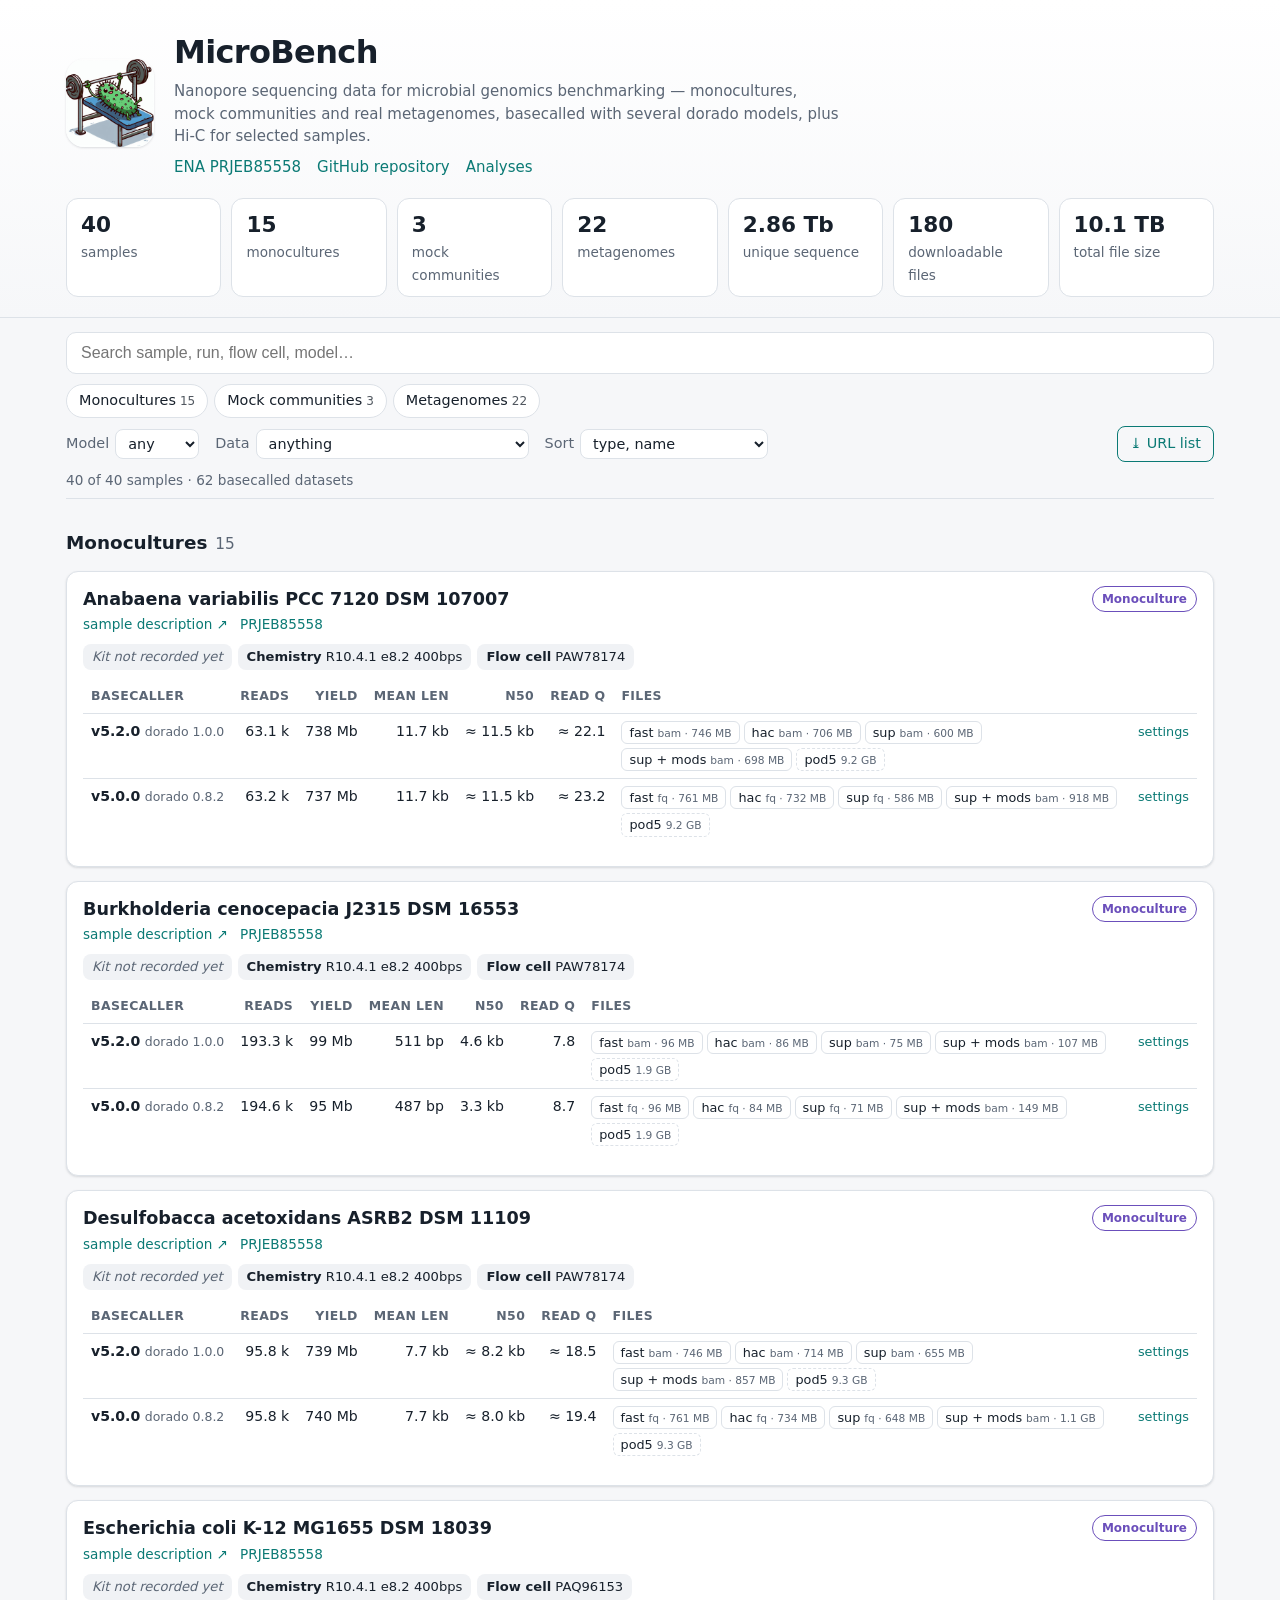
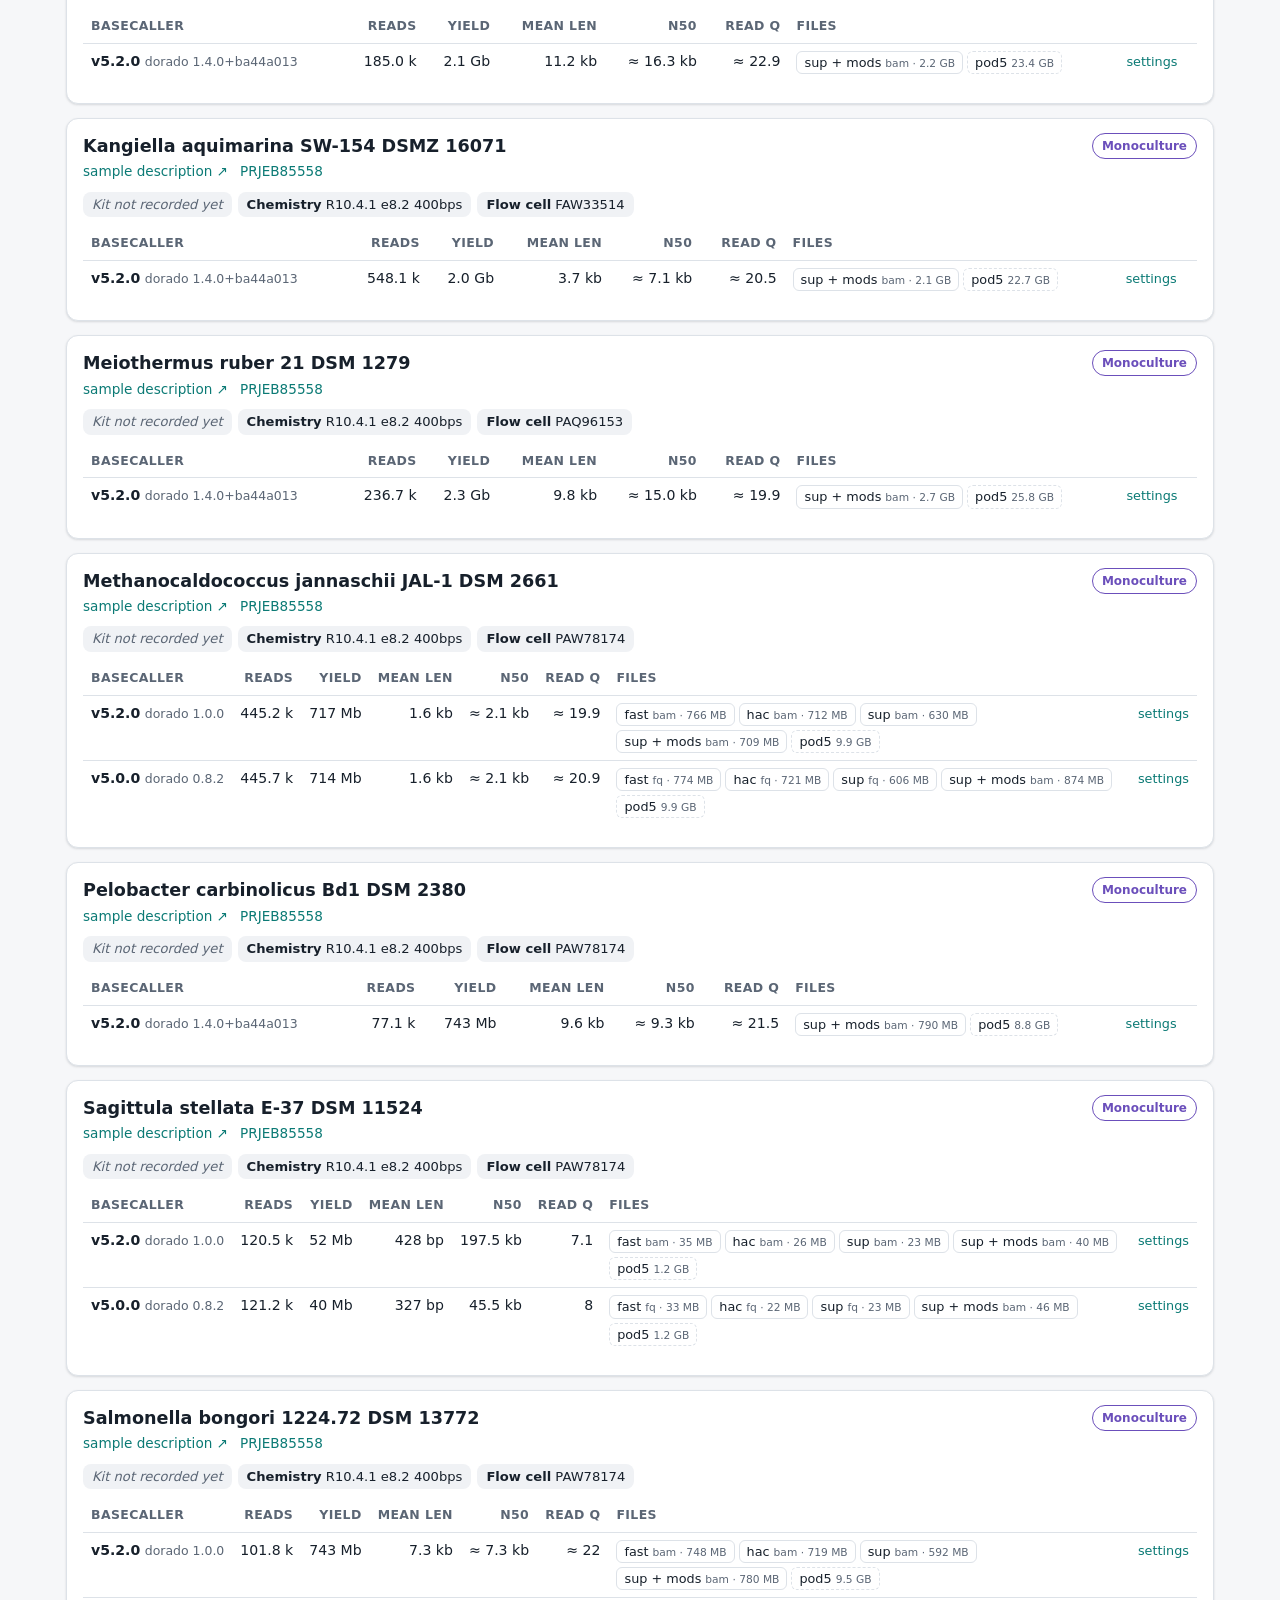
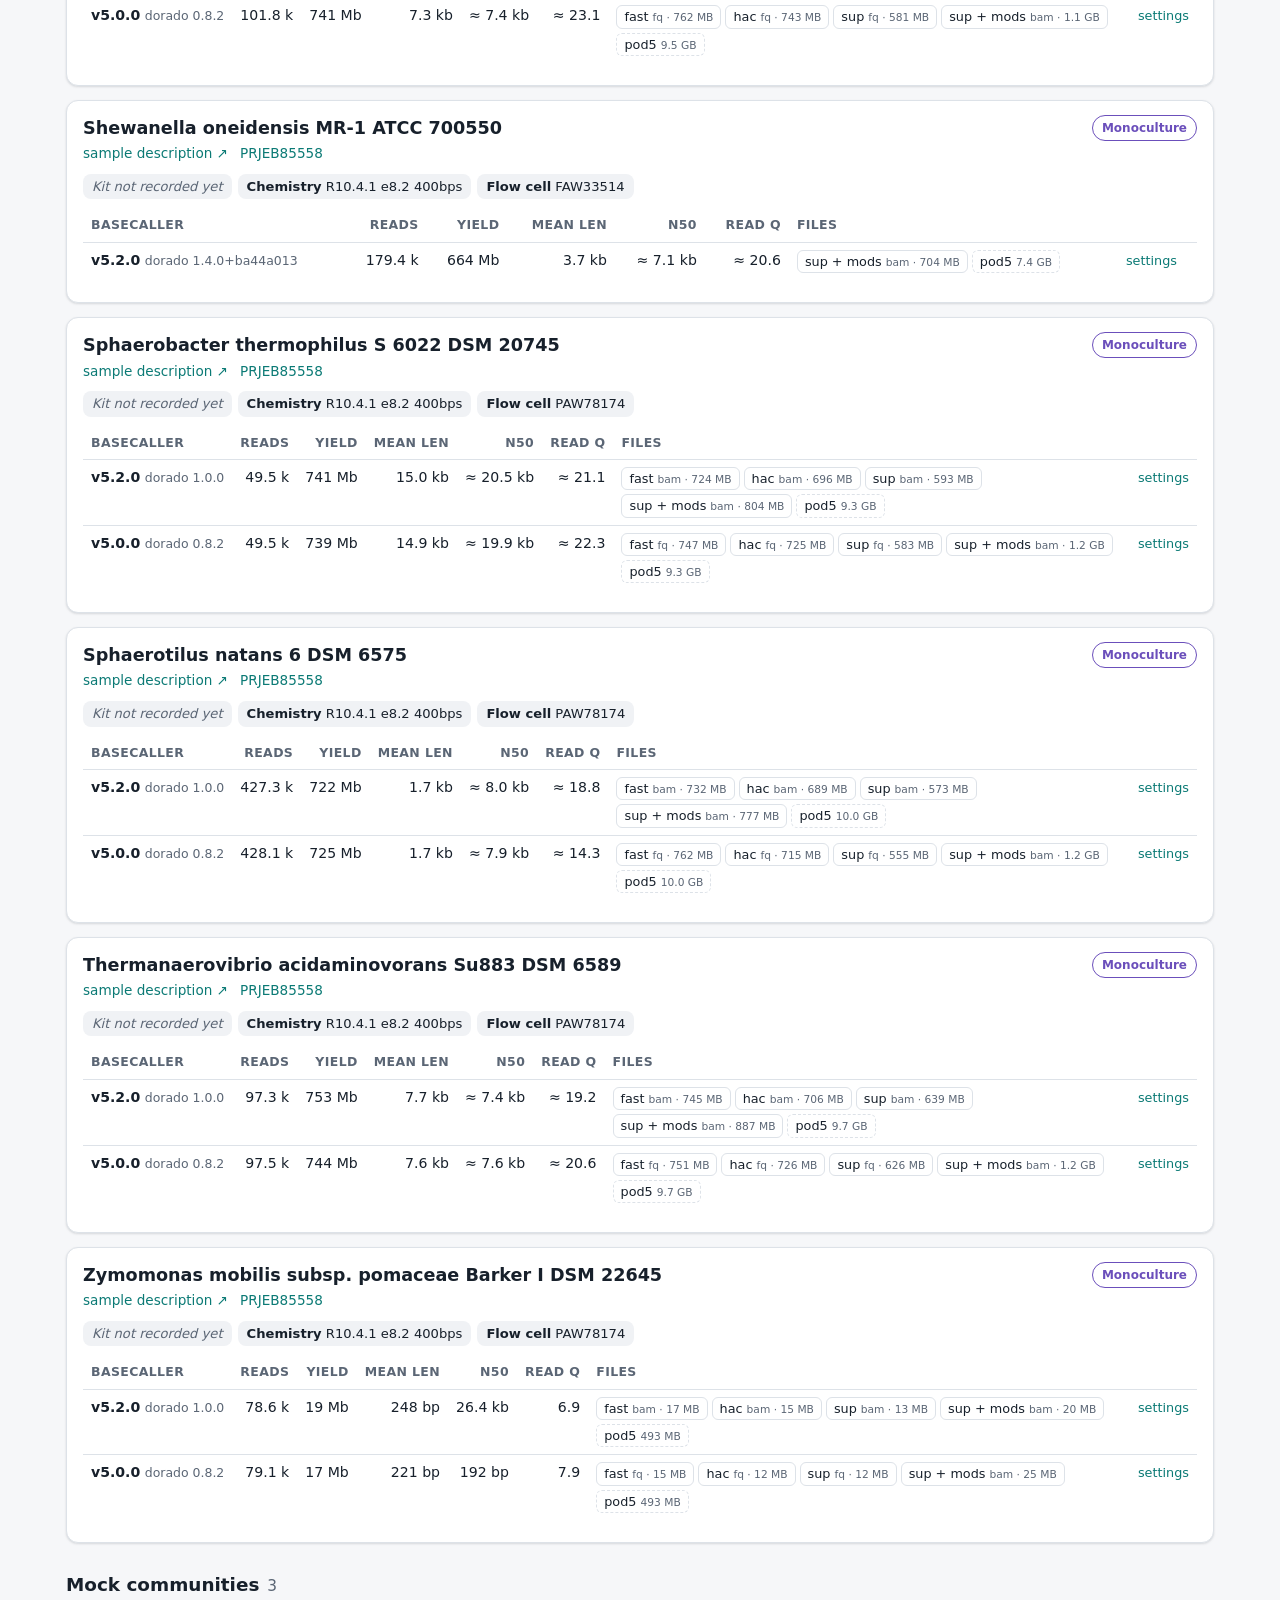
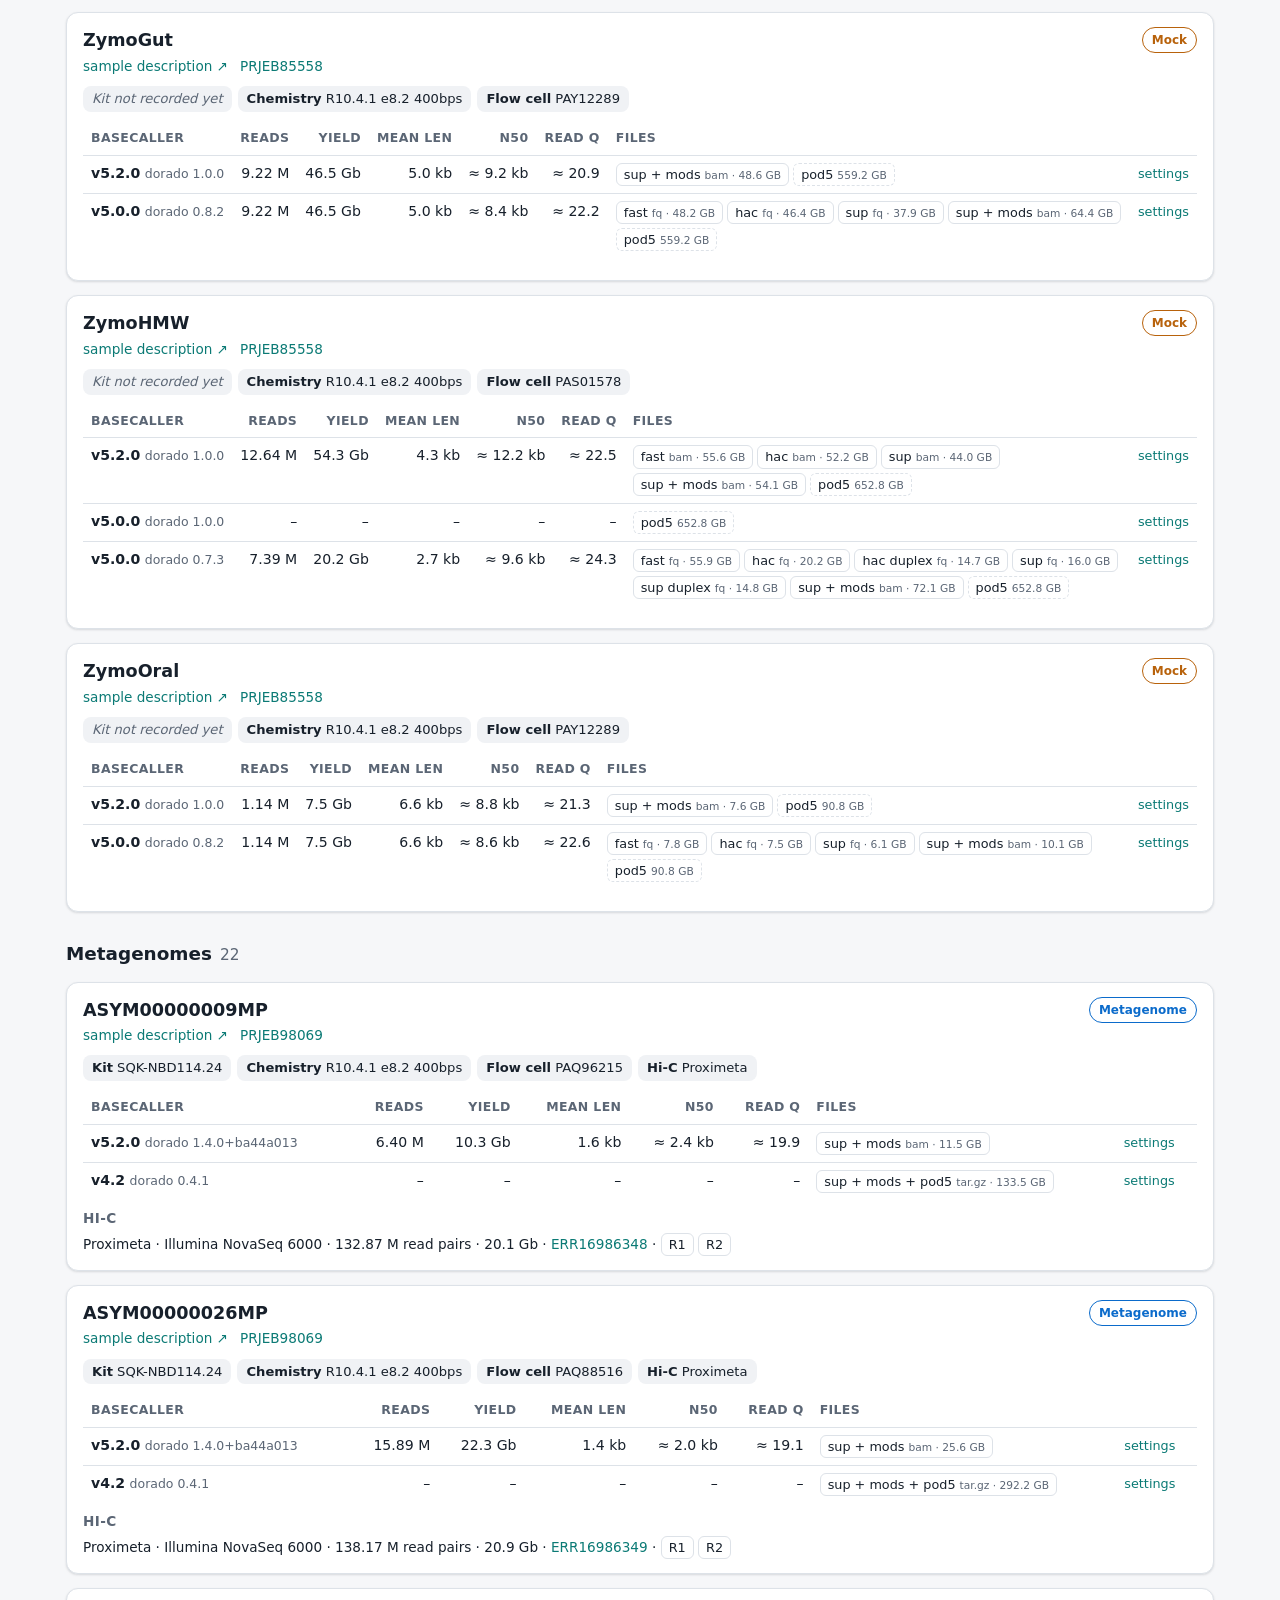
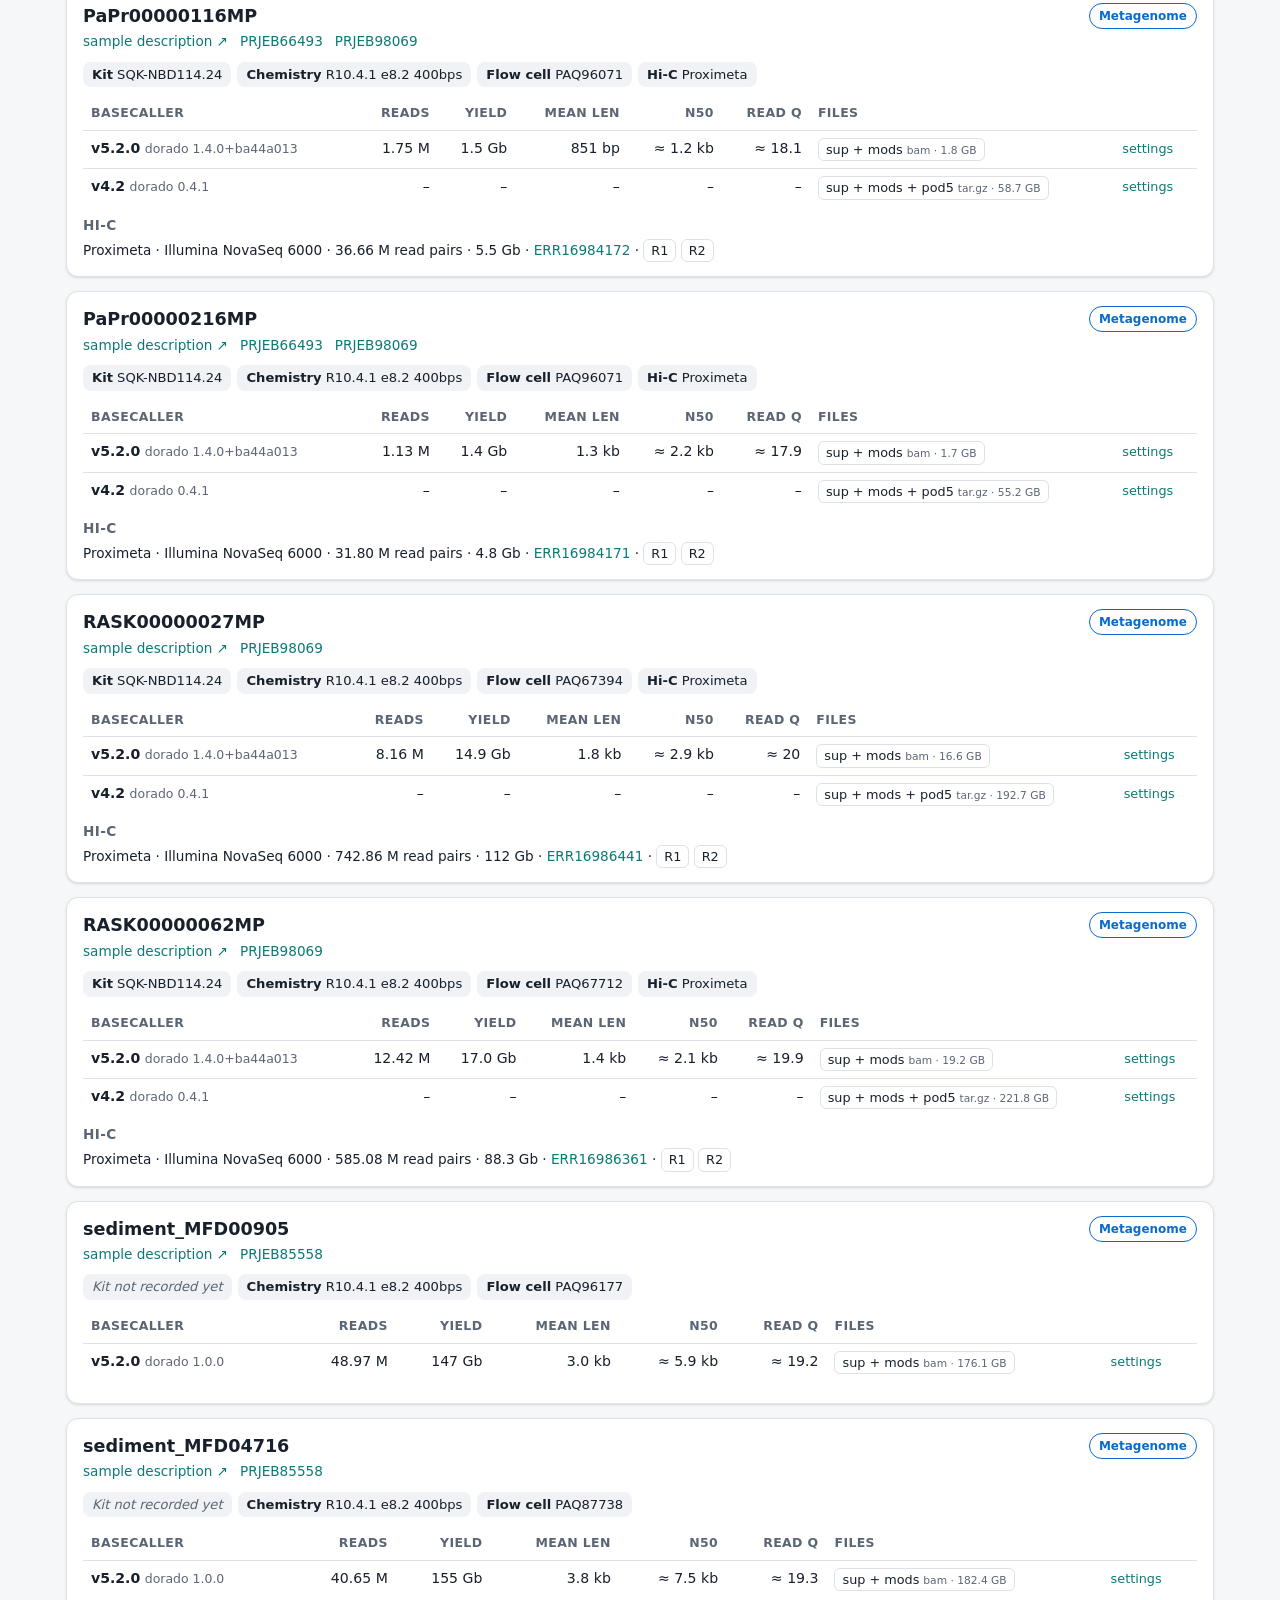
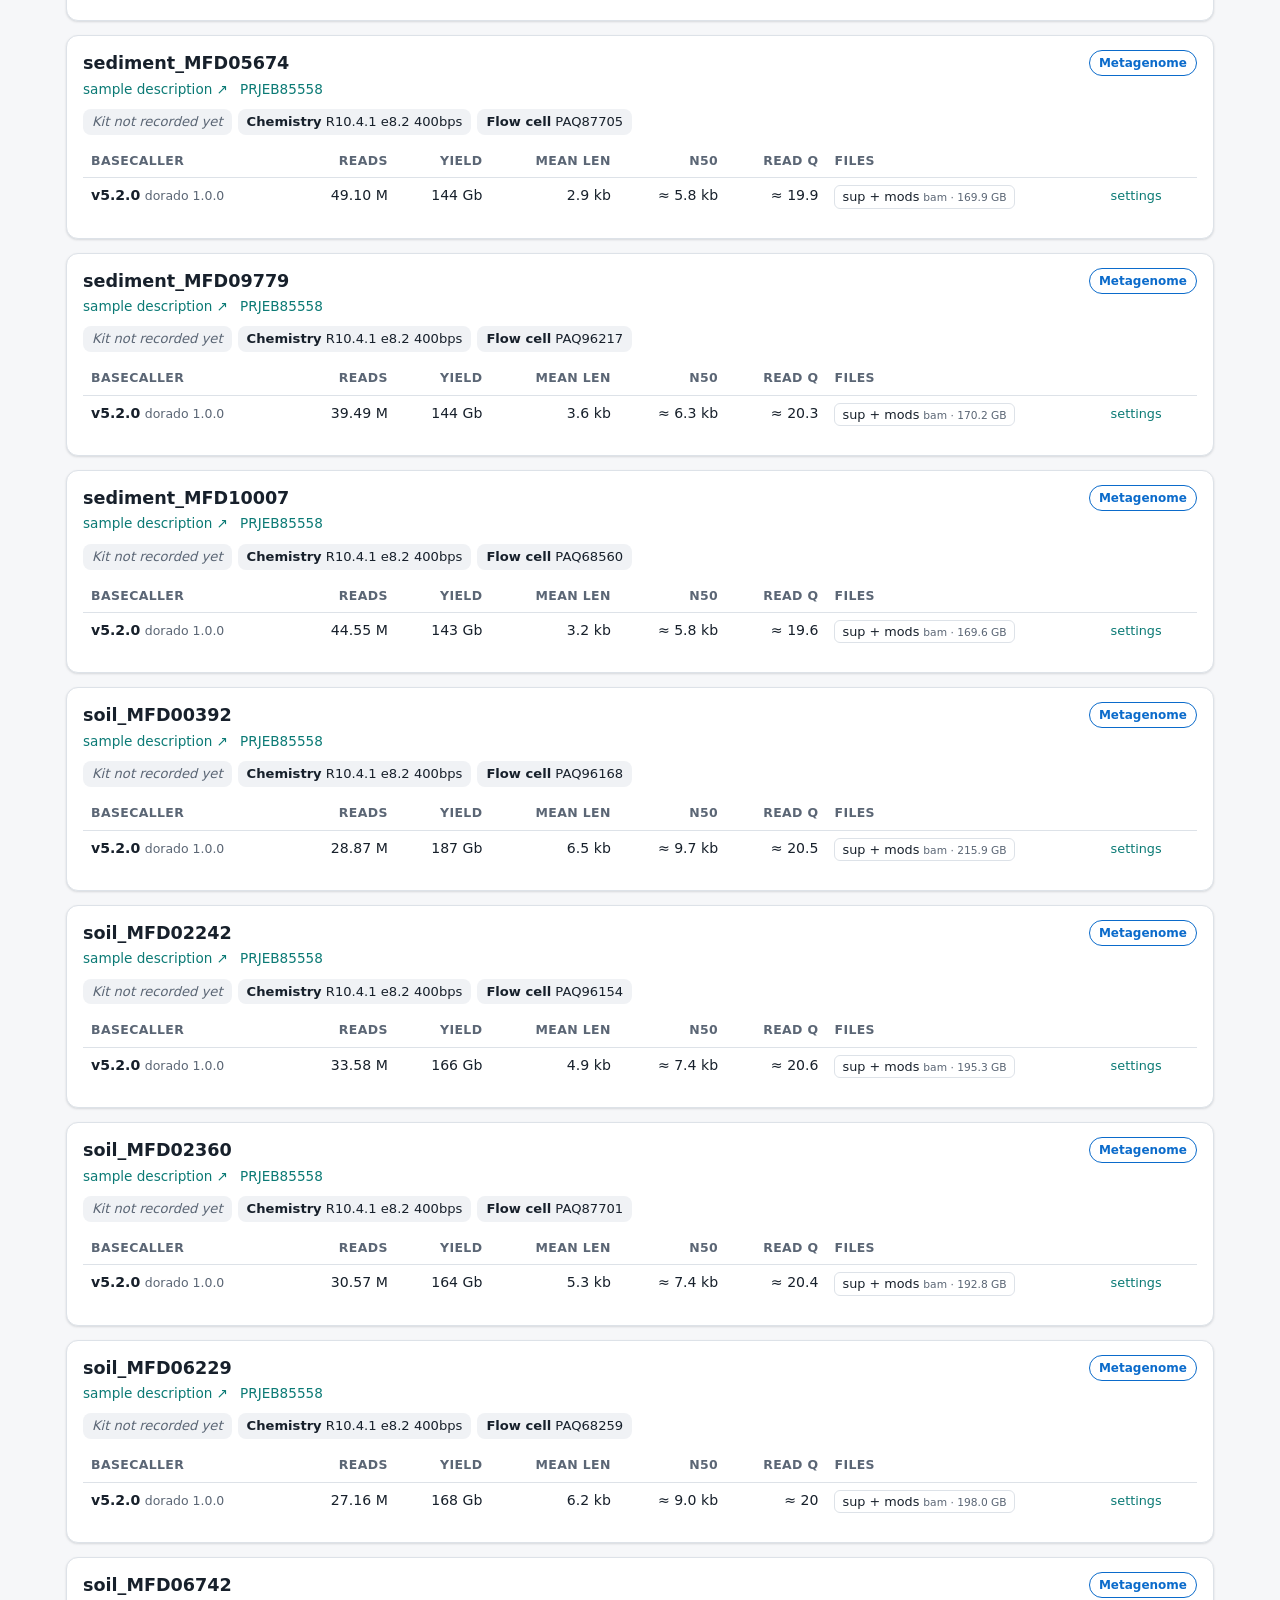
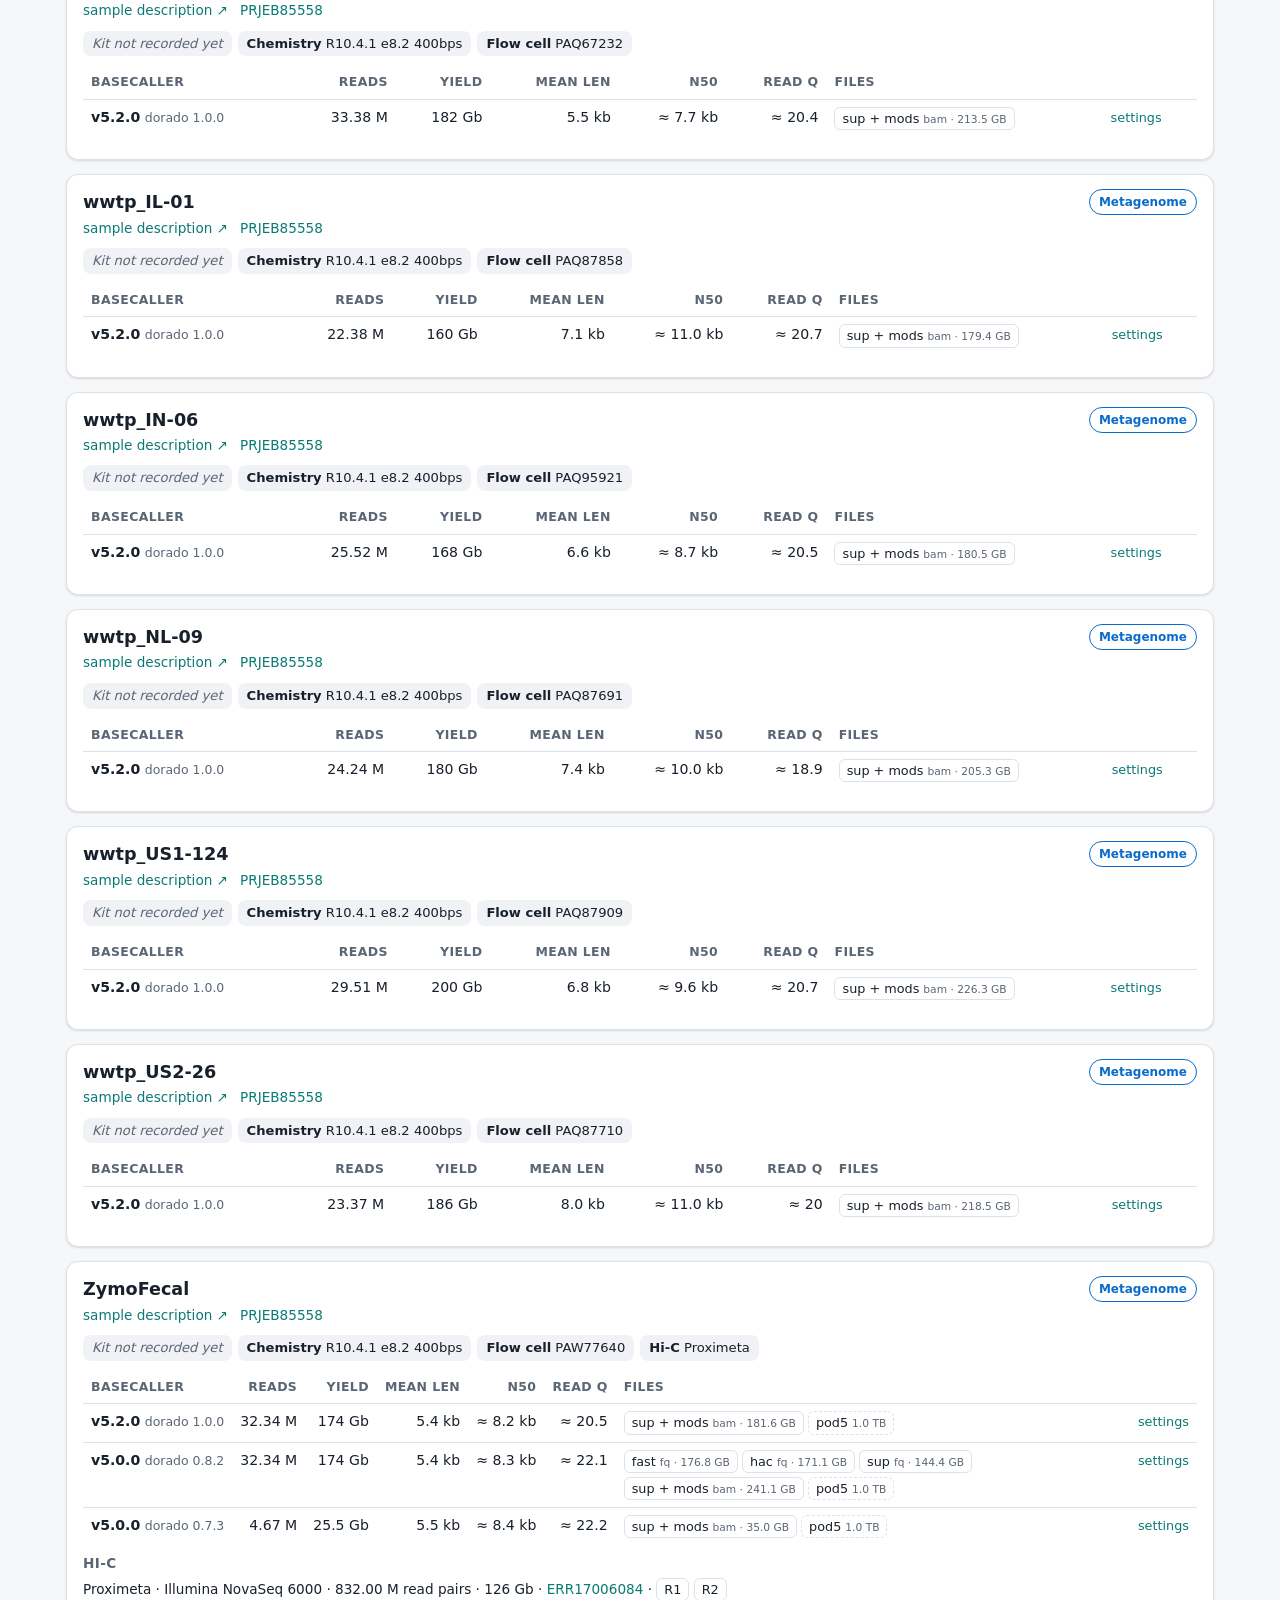
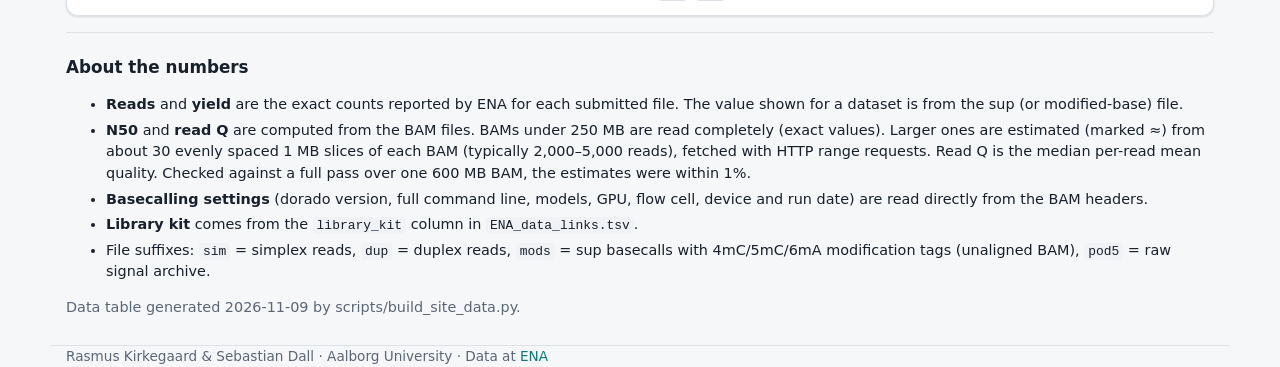
==== docs/index.html @ c889949a "Add interactive GitHub Pages site with per-dataset kit, basecalling settings, reads and N50 - docs/:" ====
<!doctype html>
<html lang="en">
<head>
<meta charset="utf-8">
<meta name="viewport" content="width=device-width, initial-scale=1">
<title>MicroBench – nanopore benchmark datasets</title>
<meta name="description" content="Browse MicroBench: Oxford Nanopore monoculture, mock community and metagenome datasets for microbial genomics benchmarking, with basecalling settings, read counts and N50 for every dataset.">
<link rel="icon" href="microbench.jpg">
<link rel="stylesheet" href="style.css">
</head>
<body>
<header class="hero">
  <div class="wrap hero-inner">
    <img src="microbench.jpg" alt="" class="logo" width="88" height="88">
    <div>
      <h1>MicroBench</h1>
      <p class="lede">Nanopore sequencing data for microbial genomics benchmarking — monocultures, mock communities and real metagenomes, basecalled with several dorado models, plus Hi-C for selected samples.</p>
      <p class="links">
        <a href="https://www.ebi.ac.uk/ena/browser/view/PRJEB85558">ENA PRJEB85558</a>
        <a href="https://github.com/Kirk3gaard/MicroBench">GitHub repository</a>
        <a href="https://github.com/Kirk3gaard/MicroBench/tree/main/analysis">Analyses</a>
      </p>
    </div>
  </div>
  <div class="wrap stats" id="stats" aria-live="polite"></div>
</header>

<main class="wrap">
  <section class="controls" aria-label="Filters">
    <input id="q" type="search" placeholder="Search sample, run, flow cell, model…" autocomplete="off">
    <div class="chips" id="typeChips" role="group" aria-label="Sample type"></div>
    <div class="row">
      <label>Model <select id="model"><option value="">any</option></select></label>
      <label>Data <select id="has">
        <option value="">anything</option>
        <option value="fast">fast basecalls</option>
        <option value="hac">hac basecalls</option>
        <option value="sup">sup basecalls</option>
        <option value="dup">duplex</option>
        <option value="mods">modified bases (4mC/5mC/6mA)</option>
        <option value="pod5">raw POD5</option>
        <option value="hic">Hi-C</option>
      </select></label>
      <label>Sort <select id="sort">
        <option value="type">type, name</option>
        <option value="name">name</option>
        <option value="bases">yield (high→low)</option>
        <option value="n50">read N50 (high→low)</option>
      </select></label>
      <button id="dl" class="btn" type="button" title="Download a text file with the URLs of all files matching the filters">⤓ URL list</button>
    </div>
    <p class="count" id="count"></p>
  </section>

  <section id="list" class="list"></section>

  <section class="notes" id="about">
    <h2>About the numbers</h2>
    <ul>
      <li><b>Reads</b> and <b>yield</b> are the exact counts reported by ENA for each submitted file. The value shown for a dataset is from the sup (or modified-base) file.</li>
      <li><b>N50</b> and <b>read Q</b> are computed from the BAM files. BAMs under 250&nbsp;MB are read completely (exact values). Larger ones are estimated (marked ≈) from about <span id="nchunks">30</span> evenly spaced 1&nbsp;MB slices of each BAM (typically 2,000–5,000 reads), fetched with HTTP range requests. Read Q is the median per-read mean quality. Checked against a full pass over one 600&nbsp;MB BAM, the estimates were within 1%.</li>
      <li><b>Basecalling settings</b> (dorado version, full command line, models, GPU, flow cell, device and run date) are read directly from the BAM headers.</li>
      <li><b>Library kit</b> comes from the <code>library_kit</code> column in <code>ENA_data_links.tsv</code>.</li>
      <li>File suffixes: <code>sim</code> = simplex reads, <code>dup</code> = duplex reads, <code>mods</code> = sup basecalls with 4mC/5mC/6mA modification tags (unaligned BAM), <code>pod5</code> = raw signal archive.</li>
    </ul>
    <p class="muted" id="generated"></p>
  </section>
</main>

<footer class="wrap muted">
  Rasmus Kirkegaard &amp; Sebastian Dall · Aalborg University · Data at <a href="https://www.ebi.ac.uk/ena/browser/view/PRJEB85558">ENA</a>
</footer>

<template id="cardTpl">
  <article class="card">
    <header class="card-head">
      <div>
        <h3 class="name"></h3>
        <div class="meta"></div>
      </div>
      <span class="badge"></span>
    </header>
    <div class="facts"></div>
    <div class="table-wrap"><table class="ds">
      <thead><tr>
        <th>Basecaller</th><th class="num">Reads</th><th class="num">Yield</th>
        <th class="num">Mean len</th><th class="num">N50</th><th class="num">Read Q</th><th>Files</th><th></th>
      </tr></thead>
      <tbody></tbody>
    </table></div>
    <div class="hic"></div>
  </article>
</template>

<script src="app.js"></script>
</body>
</html>
---- docs/style.css ----
:root {
  --bg: #f6f7f9; --surface: #ffffff; --surface-2: #f0f2f5; --text: #17202b; --muted: #5b6675;
  --border: #dde2e8; --accent: #0b7a75; --accent-ink: #ffffff; --accent-soft: #e0f2f1;
  --mono: #6b4fbb; --mock: #b8620b; --meta: #0b6bcb;
  --shadow: 0 1px 2px rgba(16,24,40,.06), 0 1px 3px rgba(16,24,40,.08);
  --radius: 12px;
  color-scheme: light;
}
@media (prefers-color-scheme: dark) {
  :root {
    --bg: #0f1419; --surface: #171d24; --surface-2: #1f2730; --text: #e6ebf0; --muted: #9aa6b2;
    --border: #2b3540; --accent: #3cc4bc; --accent-ink: #062523; --accent-soft: #123432;
    --mono: #a993f0; --mock: #f0a453; --meta: #6cb2ff;
    --shadow: none; color-scheme: dark;
  }
}
* { box-sizing: border-box; }
html { -webkit-text-size-adjust: 100%; }
body {
  margin: 0; background: var(--bg); color: var(--text);
  font: 15px/1.5 system-ui, -apple-system, "Segoe UI", Roboto, "Helvetica Neue", Arial, sans-serif;
}
a { color: var(--accent); text-decoration: none; }
a:hover { text-decoration: underline; }
code { font: 0.9em ui-monospace, SFMono-Regular, Menlo, Consolas, monospace; background: var(--surface-2); padding: 1px 4px; border-radius: 4px; }
.wrap { max-width: 1180px; margin: 0 auto; padding: 0 16px; }
.muted { color: var(--muted); }

.hero { background: linear-gradient(180deg, var(--surface) 0%, var(--bg) 100%); border-bottom: 1px solid var(--border); padding: 28px 0 20px; }
.hero-inner { display: flex; gap: 20px; align-items: center; }
.logo { border-radius: 18px; object-fit: cover; flex: none; box-shadow: var(--shadow); }
h1 { margin: 0 0 4px; font-size: 2rem; letter-spacing: -0.02em; }
.lede { margin: 0 0 8px; color: var(--muted); max-width: 70ch; }
.links { display: flex; flex-wrap: wrap; gap: 6px 16px; margin: 0; font-weight: 500; }
.stats { display: grid; grid-template-columns: repeat(auto-fit, minmax(140px, 1fr)); gap: 10px; margin-top: 20px; }
.stat { background: var(--surface); border: 1px solid var(--border); border-radius: var(--radius); padding: 10px 14px; }
.stat b { display: block; font-size: 1.35rem; font-variant-numeric: tabular-nums; }
.stat span { color: var(--muted); font-size: .85rem; }

.controls { position: sticky; top: 0; z-index: 5; background: var(--bg); padding: 14px 0 8px; border-bottom: 1px solid var(--border); }
#q { width: 100%; padding: 11px 14px; font-size: 1rem; border-radius: 10px; border: 1px solid var(--border); background: var(--surface); color: var(--text); }
#q:focus, select:focus, .chip:focus-visible, .btn:focus-visible { outline: 2px solid var(--accent); outline-offset: 1px; }
.chips { display: flex; flex-wrap: wrap; gap: 6px; margin: 10px 0 8px; }
.chip { border: 1px solid var(--border); background: var(--surface); color: var(--text); border-radius: 999px; padding: 5px 12px; font: inherit; font-size: .9rem; cursor: pointer; }
.chip[aria-pressed="true"] { background: var(--accent); border-color: var(--accent); color: var(--accent-ink); }
.chip small { opacity: .75; margin-left: 4px; }
.row { display: flex; flex-wrap: wrap; gap: 8px 16px; align-items: center; }
.row label { display: flex; align-items: center; gap: 6px; color: var(--muted); font-size: .9rem; }
select { font: inherit; font-size: .9rem; padding: 5px 8px; border-radius: 8px; border: 1px solid var(--border); background: var(--surface); color: var(--text); }
.btn { font: inherit; font-size: .9rem; padding: 6px 12px; border-radius: 8px; border: 1px solid var(--accent); background: transparent; color: var(--accent); cursor: pointer; margin-left: auto; }
.btn:hover { background: var(--accent-soft); }
.count { margin: 8px 0 0; color: var(--muted); font-size: .85rem; }

.list { display: grid; gap: 14px; padding: 16px 0; }
.group-title { margin: 14px 0 0; font-size: 1.15rem; display: flex; align-items: baseline; gap: 8px; }
.group-title small { color: var(--muted); font-weight: 400; }
.card { background: var(--surface); border: 1px solid var(--border); border-radius: var(--radius); box-shadow: var(--shadow); padding: 14px 16px; min-width: 0; }
.card-head { display: flex; justify-content: space-between; gap: 12px; align-items: flex-start; }
.name { margin: 0; font-size: 1.1rem; }
.name a { color: inherit; }
.meta { color: var(--muted); font-size: .85rem; display: flex; flex-wrap: wrap; gap: 4px 12px; margin-top: 2px; }
.badge { flex: none; font-size: .75rem; font-weight: 600; padding: 3px 9px; border-radius: 999px; border: 1px solid currentColor; text-transform: capitalize; }
.badge.monoculture { color: var(--mono); } .badge.mock { color: var(--mock); } .badge.metagenome { color: var(--meta); }
.facts { display: flex; flex-wrap: wrap; gap: 6px; margin: 10px 0; }
.fact { background: var(--surface-2); border-radius: 8px; padding: 3px 9px; font-size: .82rem; }
.fact b { font-weight: 600; }
.fact.warn { color: var(--muted); font-style: italic; }

.table-wrap { overflow-x: auto; margin: 0 -16px; padding: 0 16px; }
table { border-collapse: collapse; width: 100%; font-size: .88rem; }
th, td { text-align: left; padding: 7px 8px; border-bottom: 1px solid var(--border); vertical-align: top; white-space: nowrap; }
th { color: var(--muted); font-weight: 600; font-size: .78rem; text-transform: uppercase; letter-spacing: .03em; }
td.num, th.num { text-align: right; font-variant-numeric: tabular-nums; }
tbody tr:last-child td { border-bottom: none; }
.files { display: flex; flex-wrap: wrap; gap: 4px; white-space: normal; min-width: 180px; }
.file { display: inline-flex; gap: 4px; align-items: baseline; border: 1px solid var(--border); border-radius: 6px; padding: 1px 7px; font-size: .8rem; color: var(--text); }
.file:hover { border-color: var(--accent); text-decoration: none; }
.file small { color: var(--muted); }
.file.raw { border-style: dashed; }
.model { font-weight: 600; }
.sub { color: var(--muted); font-size: .78rem; }
.more { font: inherit; font-size: .8rem; background: none; border: none; color: var(--accent); cursor: pointer; padding: 0; }
tr.details td { white-space: normal; background: var(--surface-2); font-size: .82rem; }
.details dl { display: grid; grid-template-columns: max-content 1fr; gap: 3px 14px; margin: 4px 0; }
.details dt { color: var(--muted); }
.details dd { margin: 0; word-break: break-word; }
.details code { background: var(--surface); }
.pertier { margin-top: 6px; }
.pertier table { font-size: .8rem; }
.pertier td, .pertier th { padding: 3px 8px; }
.hic { margin-top: 8px; font-size: .85rem; }
.hic h4 { margin: 8px 0 4px; font-size: .85rem; color: var(--muted); text-transform: uppercase; letter-spacing: .03em; }
.empty { text-align: center; color: var(--muted); padding: 40px 0; }

.notes { border-top: 1px solid var(--border); padding: 8px 0 12px; font-size: .9rem; }
.notes h2 { font-size: 1.05rem; }
.notes li { margin: 4px 0; }
footer { padding: 16px; font-size: .85rem; border-top: 1px solid var(--border); }

@media (max-width: 640px) {
  .stats { grid-template-columns: repeat(3, 1fr); gap: 6px; }
  .stat { padding: 6px 8px; } .stat b { font-size: 1.05rem; } .stat span { font-size: .72rem; }
  .card { padding: 12px; }
  .table-wrap { margin: 0; padding: 0; }
  table.ds > thead { display: none; }
  table.ds, table.ds tbody { display: block; }
  table.ds > tbody > tr:not(.details) { display: grid; grid-template-columns: repeat(5, 1fr); gap: 2px 6px; padding: 10px 0; border-bottom: 1px solid var(--border); }
  table.ds > tbody > tr > td { border: none; padding: 0; white-space: normal; }
  table.ds td.bc { grid-column: 1 / 5; grid-row: 1; }
  table.ds td.mcell { grid-column: 5; grid-row: 1; text-align: right; }
  table.ds td[data-label] { grid-row: 2; }
  table.ds td[data-label] { text-align: left; font-size: .8rem; white-space: nowrap; }
  table.ds td[data-label]::before { content: attr(data-label); display: block; color: var(--muted); font-size: .68rem; text-transform: uppercase; letter-spacing: .03em; }
  table.ds td.fcell { grid-column: 1 / -1; grid-row: 3; margin-top: 4px; }
  tr.details .pertier td, tr.details .pertier th { white-space: nowrap; }
  table.ds tr.details { display: block; }
  table.ds tr.details > td { display: block; padding: 8px; border-radius: 8px; }
  .details dl { grid-template-columns: 1fr; }
  .details dt { margin-top: 4px; }
  .hero-inner { align-items: flex-start; }
  .logo { width: 56px; height: 56px; border-radius: 12px; }
  h1 { font-size: 1.5rem; }
  .btn { margin-left: 0; }
  .controls { position: static; }
}
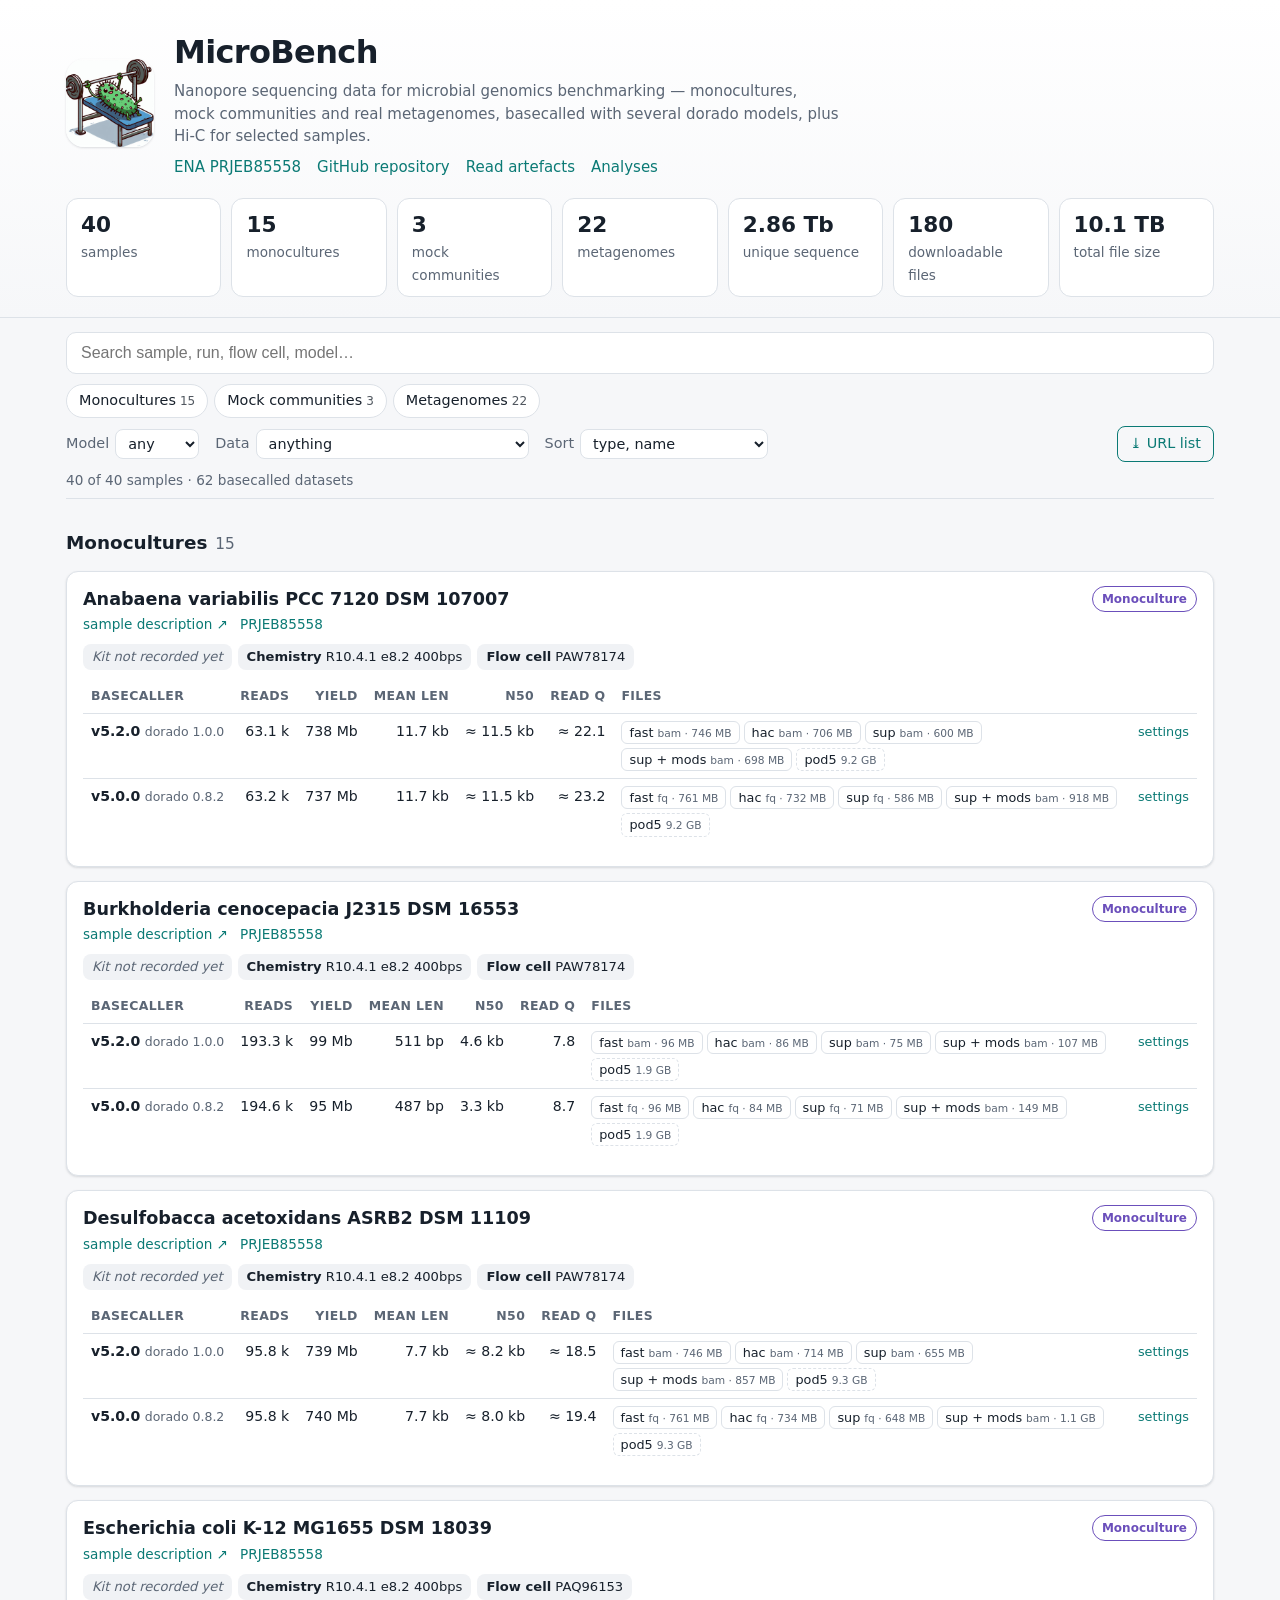
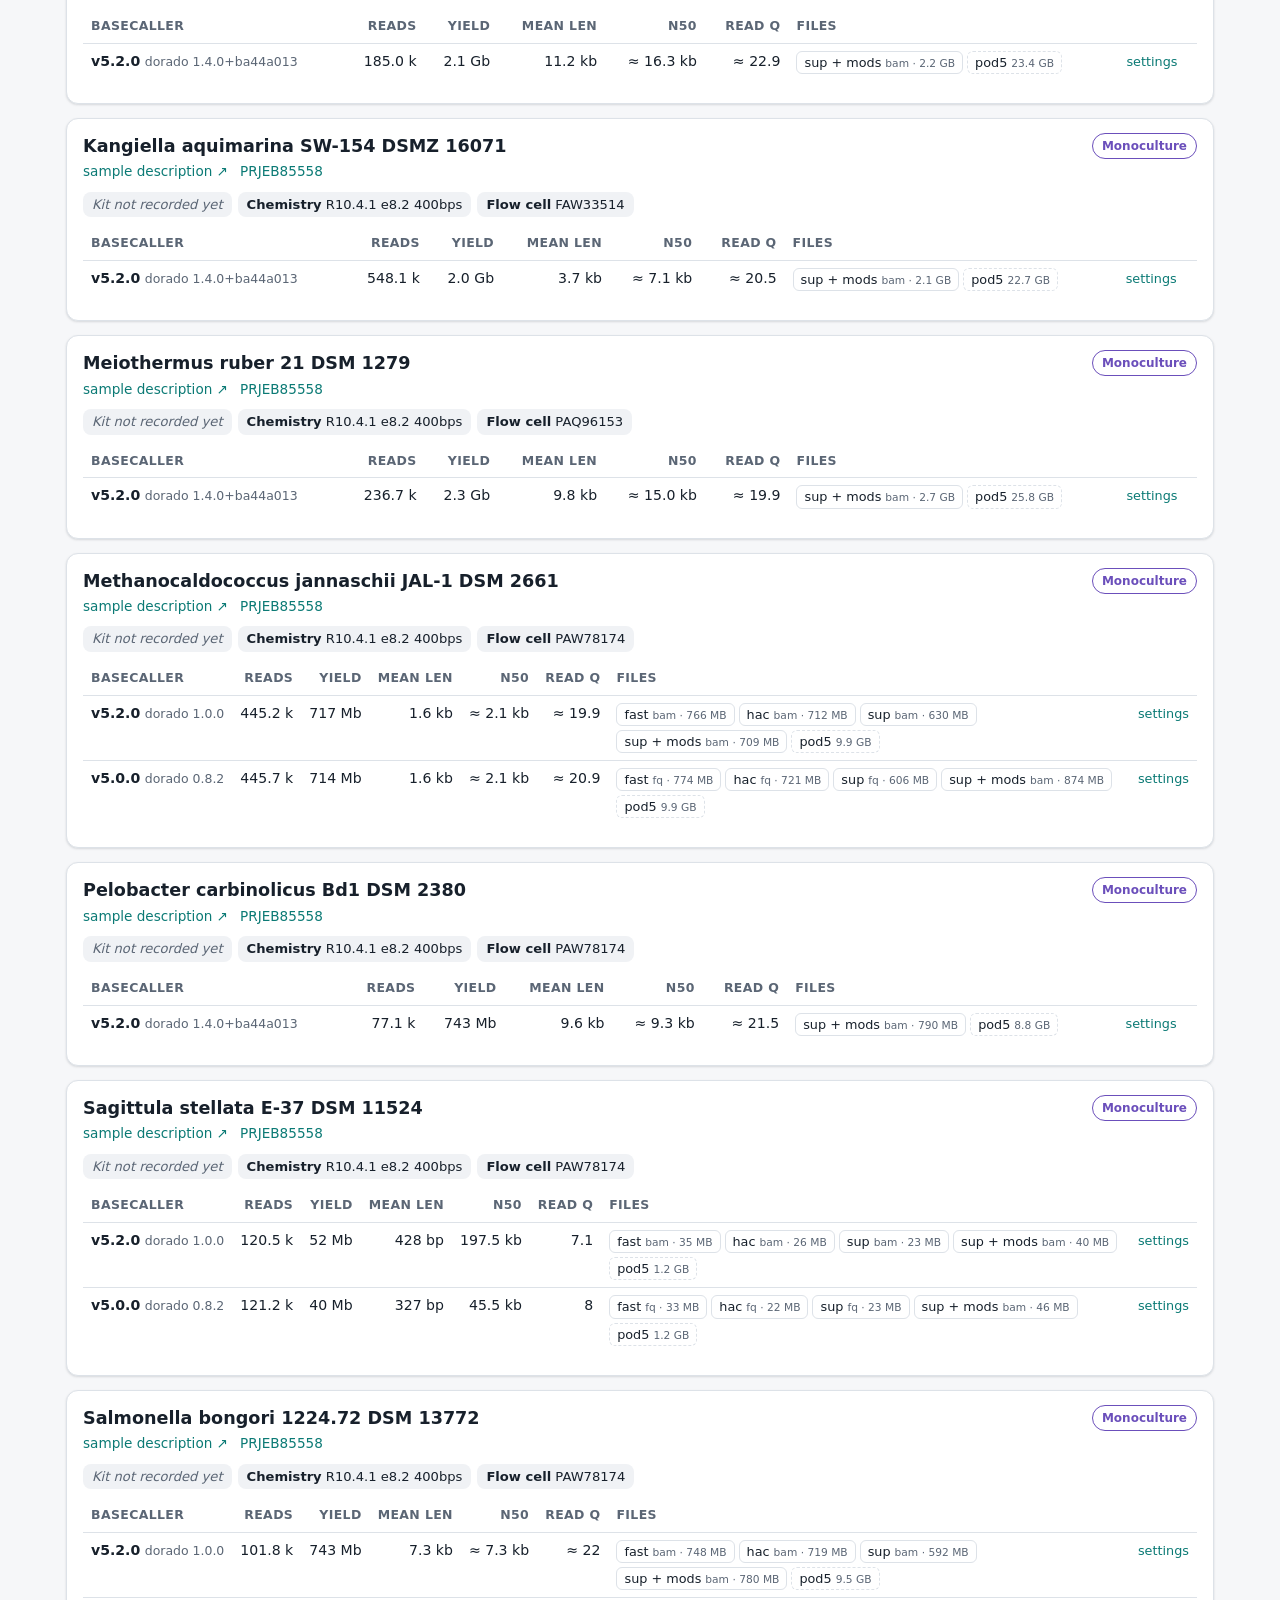
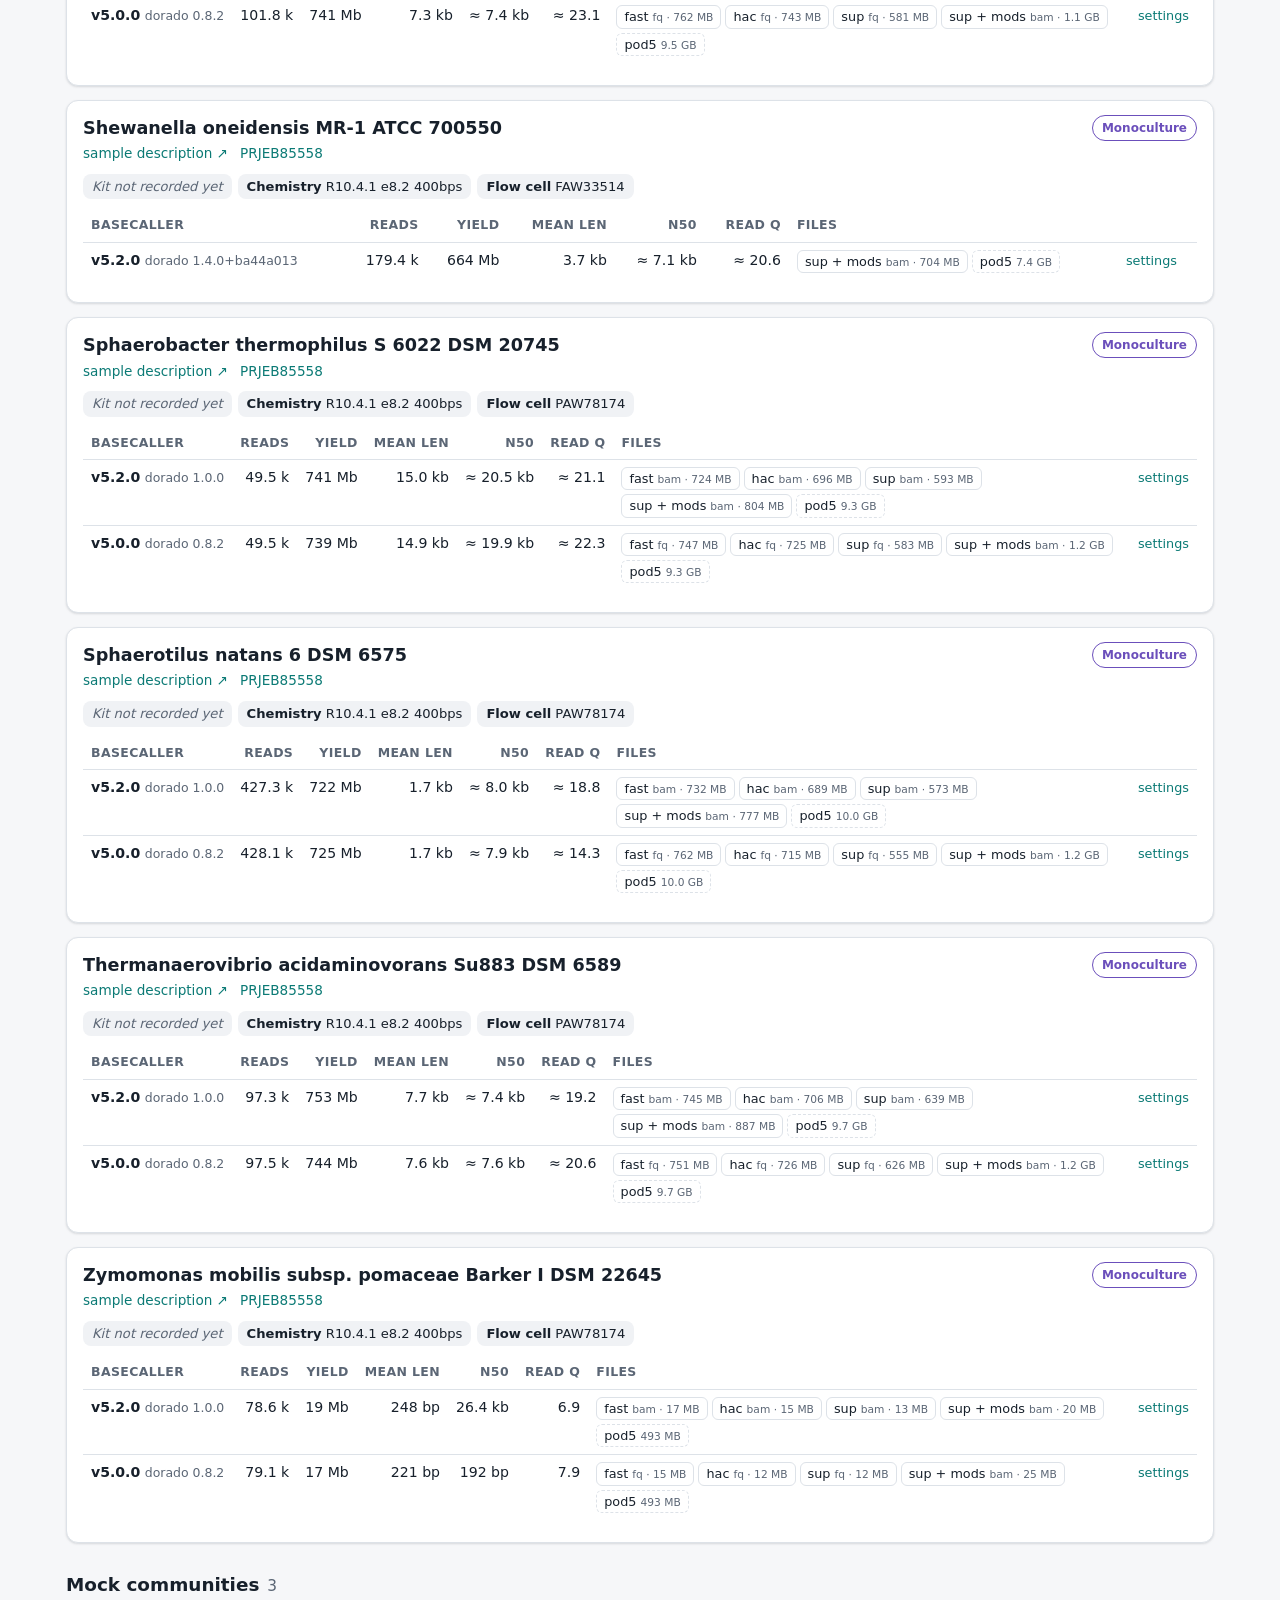
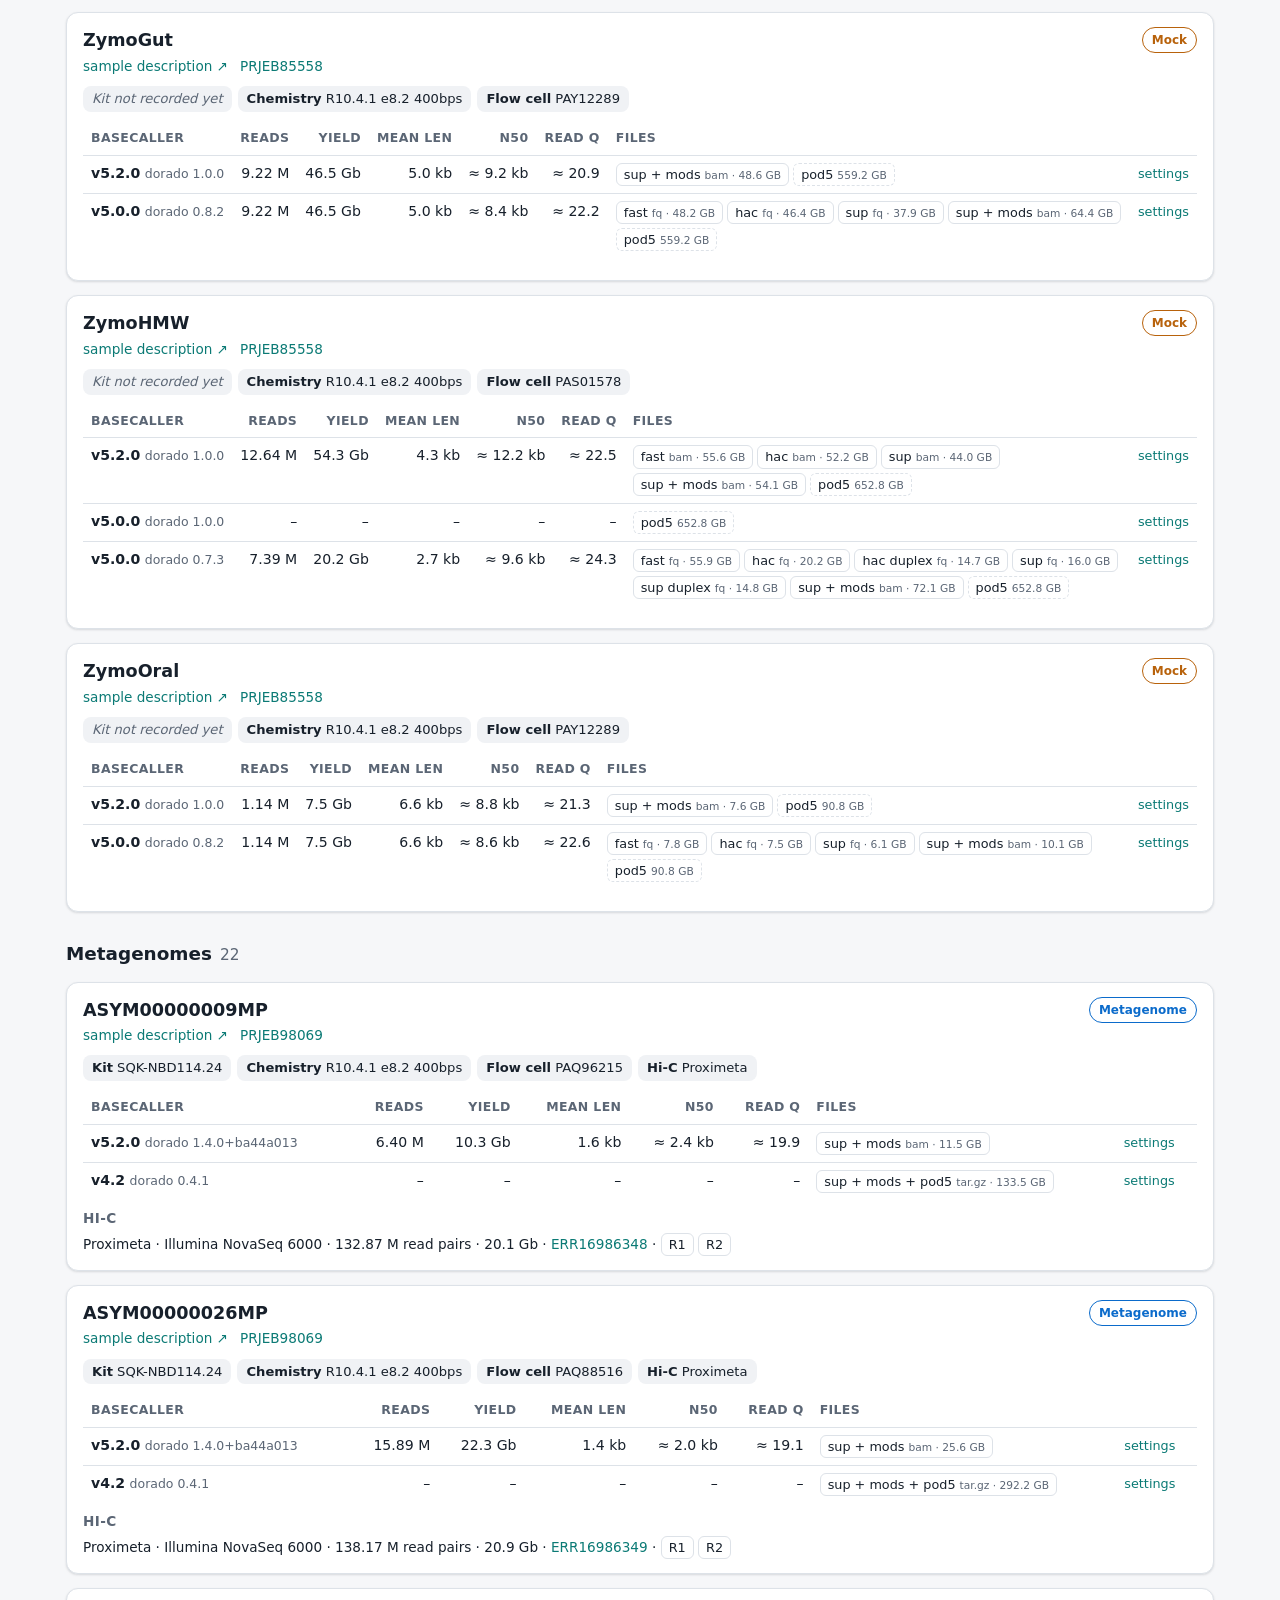
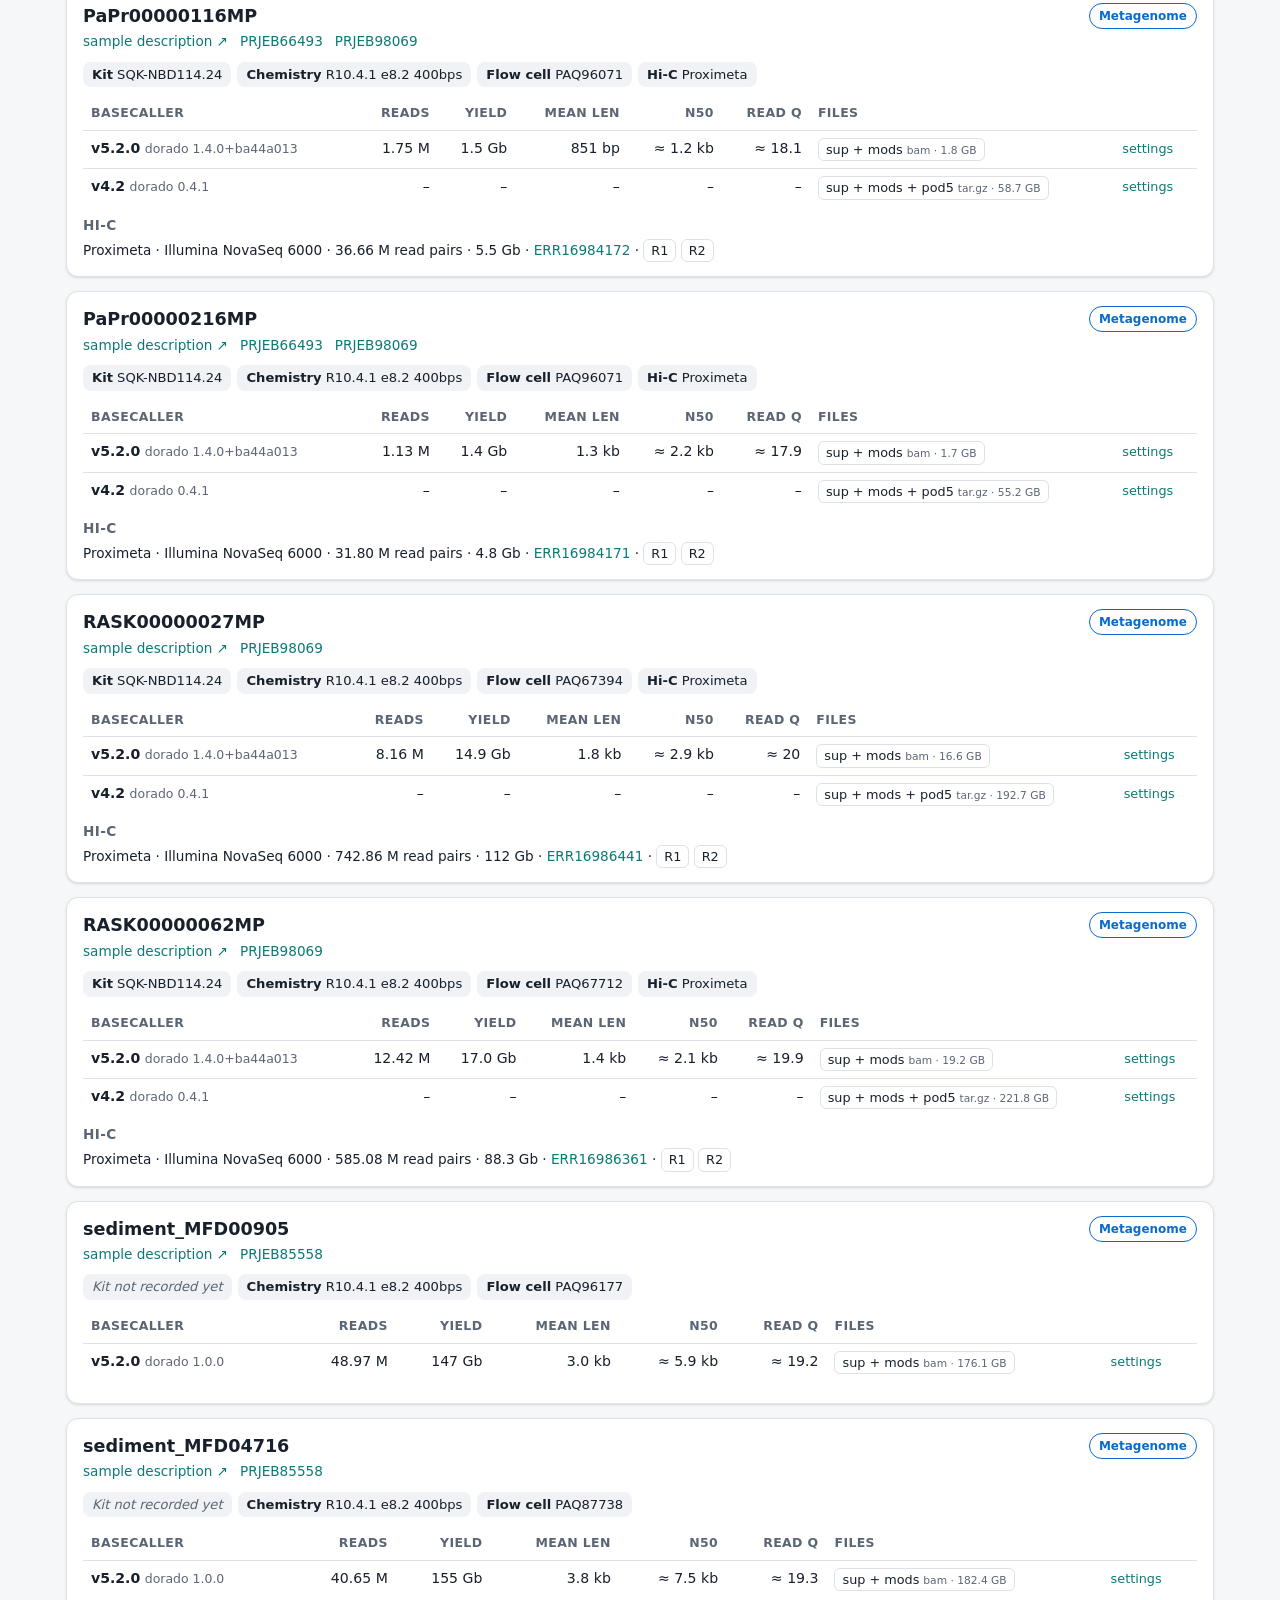
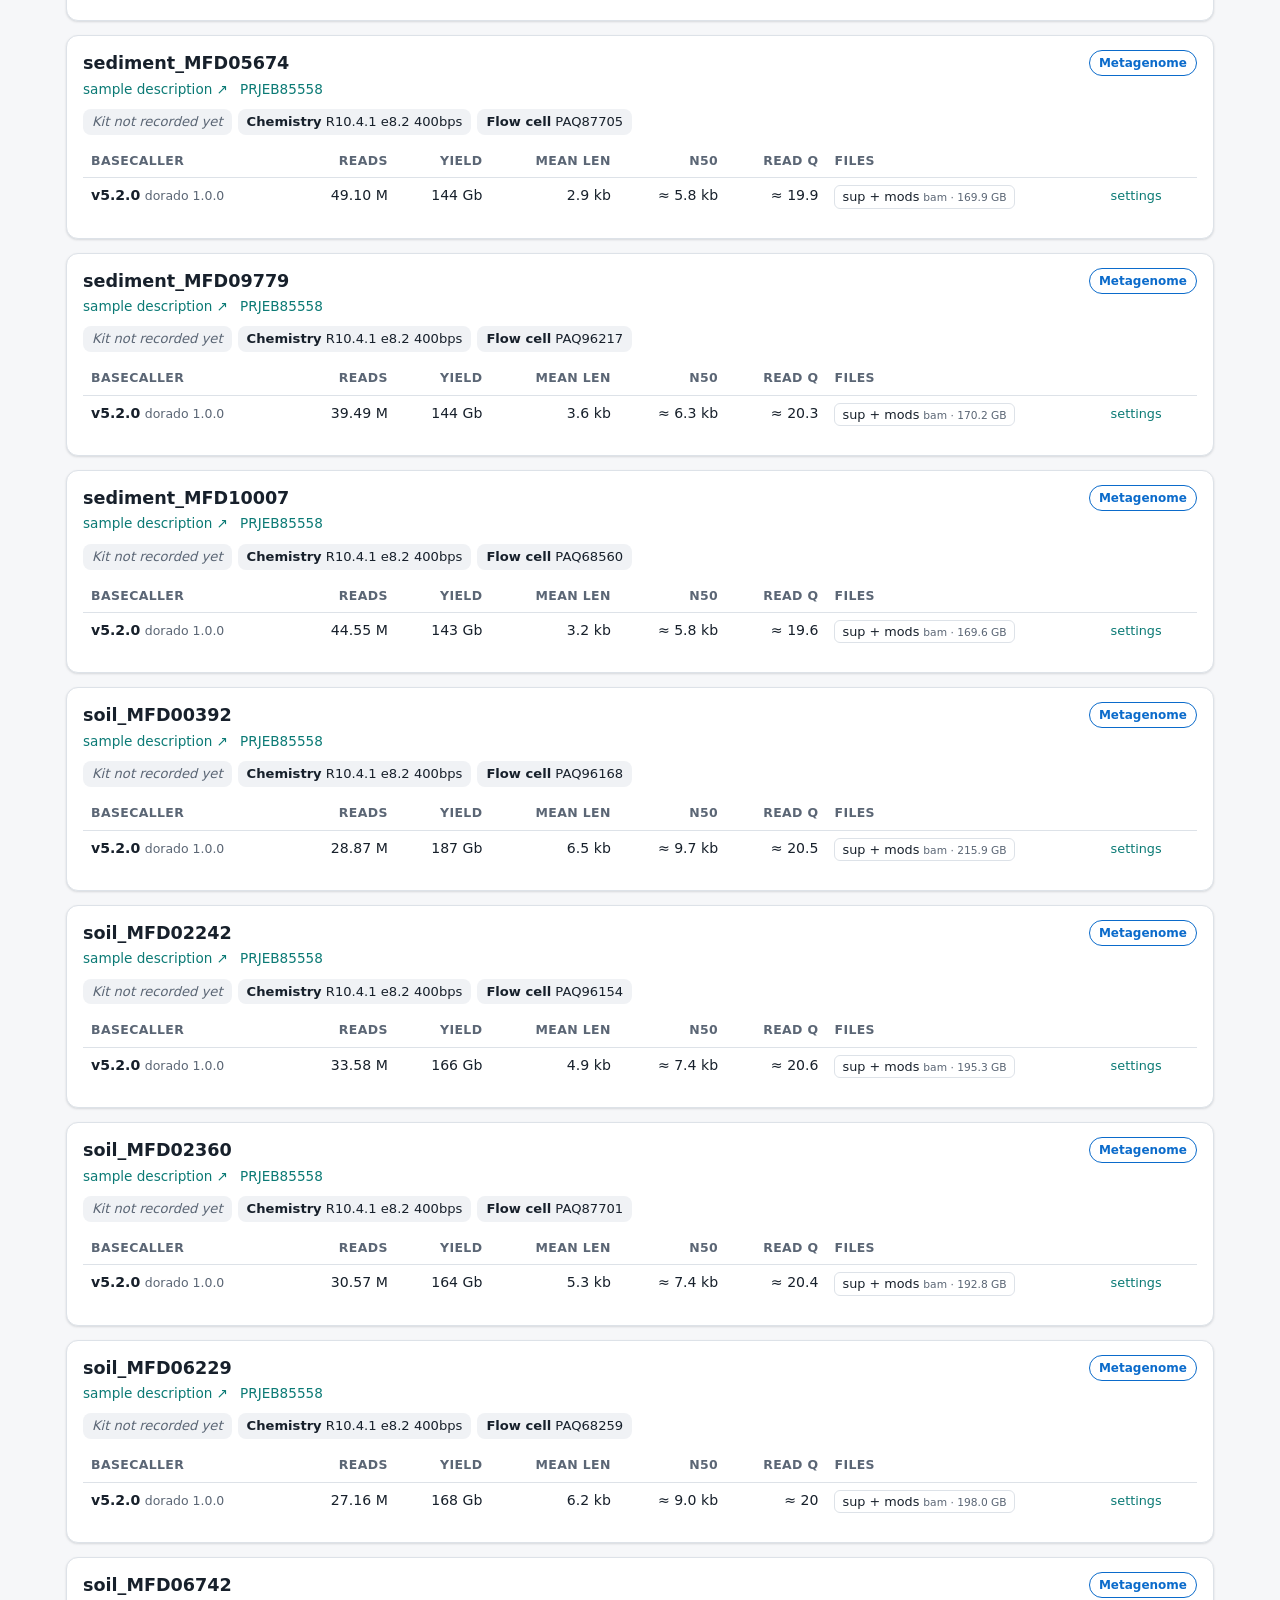
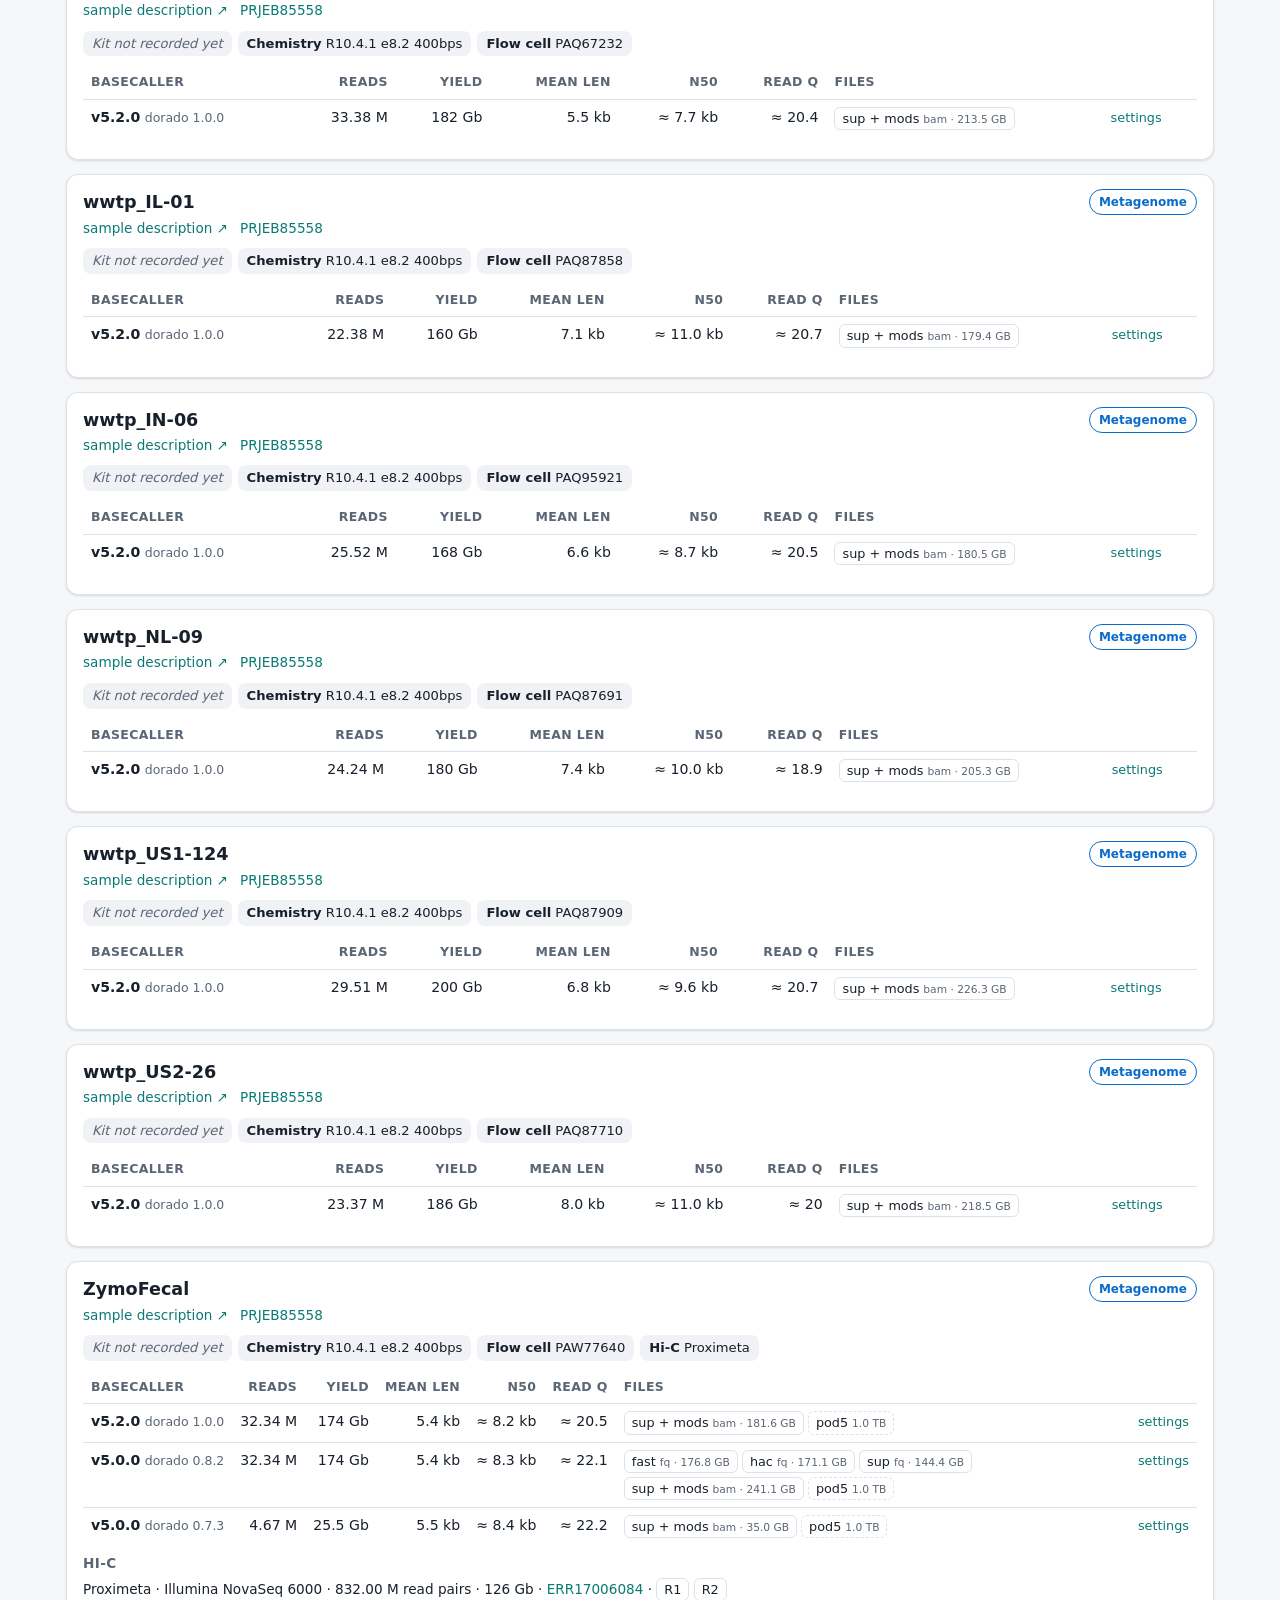
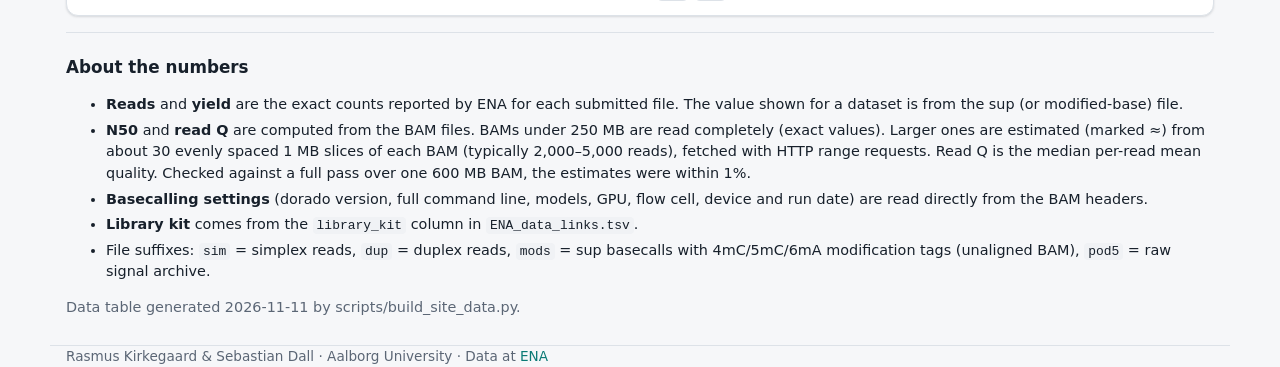
==== commit 61770763: "Add read-artefact page with interactive examples from the ZymoHMW mock Measures artefacts left in do" ====
--- a/docs/index.html
+++ b/docs/index.html
@@ -18,6 +18,7 @@
       <p class="links">
         <a href="https://www.ebi.ac.uk/ena/browser/view/PRJEB85558">ENA PRJEB85558</a>
         <a href="https://github.com/Kirk3gaard/MicroBench">GitHub repository</a>
+        <a href="artefacts.html">Read artefacts</a>
         <a href="https://github.com/Kirk3gaard/MicroBench/tree/main/analysis">Analyses</a>
       </p>
     </div>
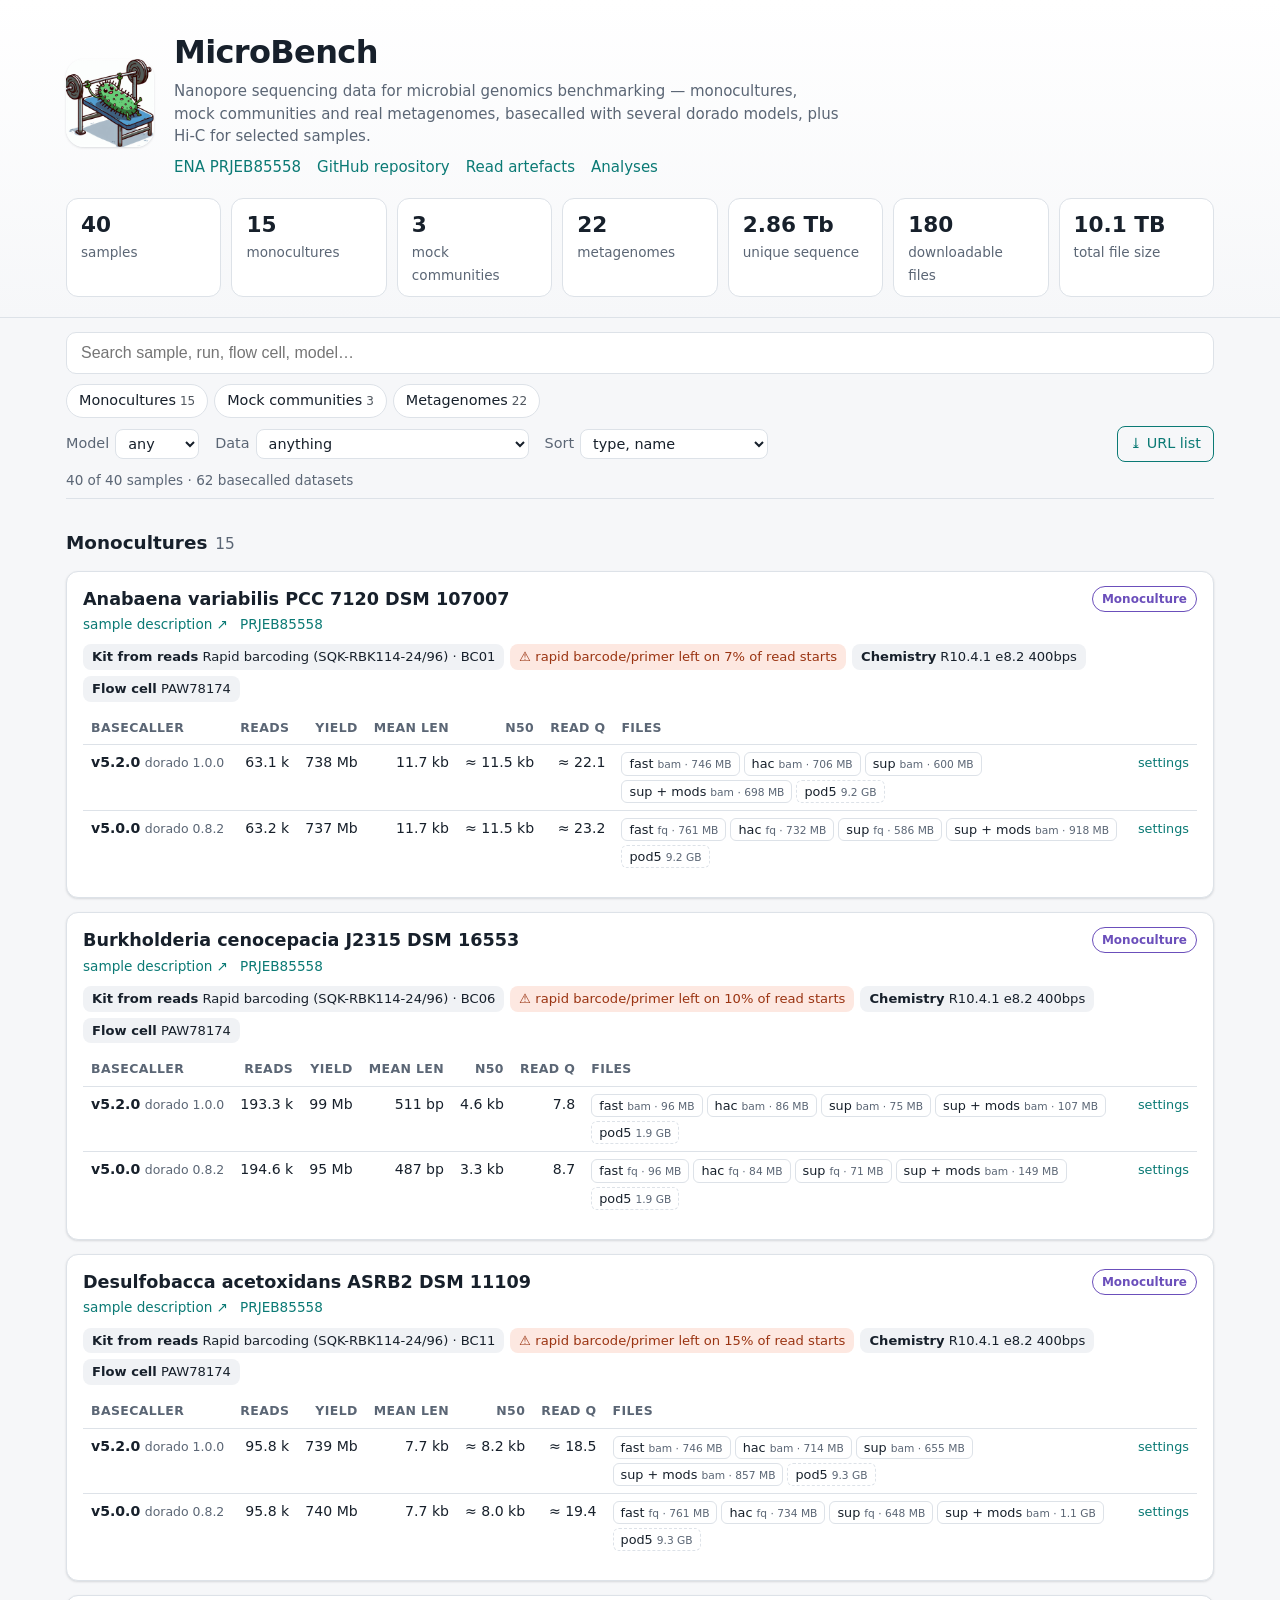
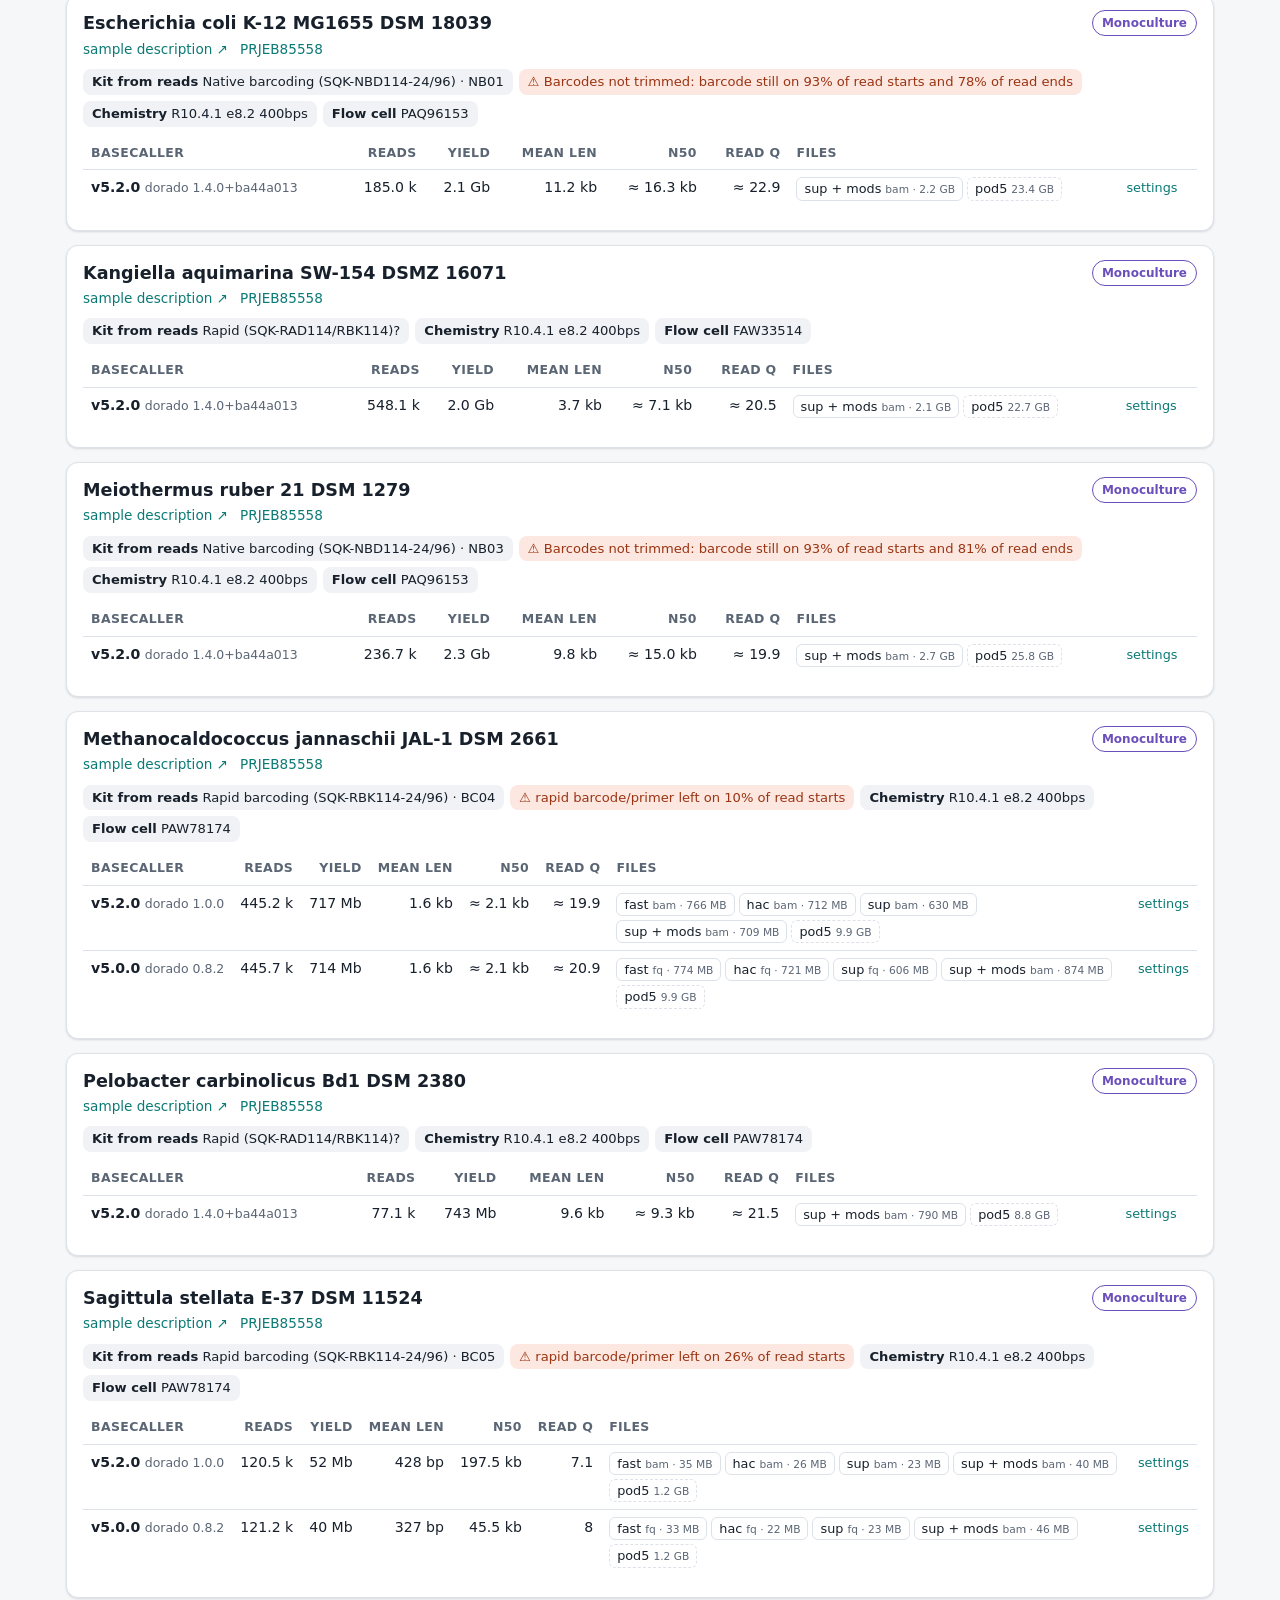
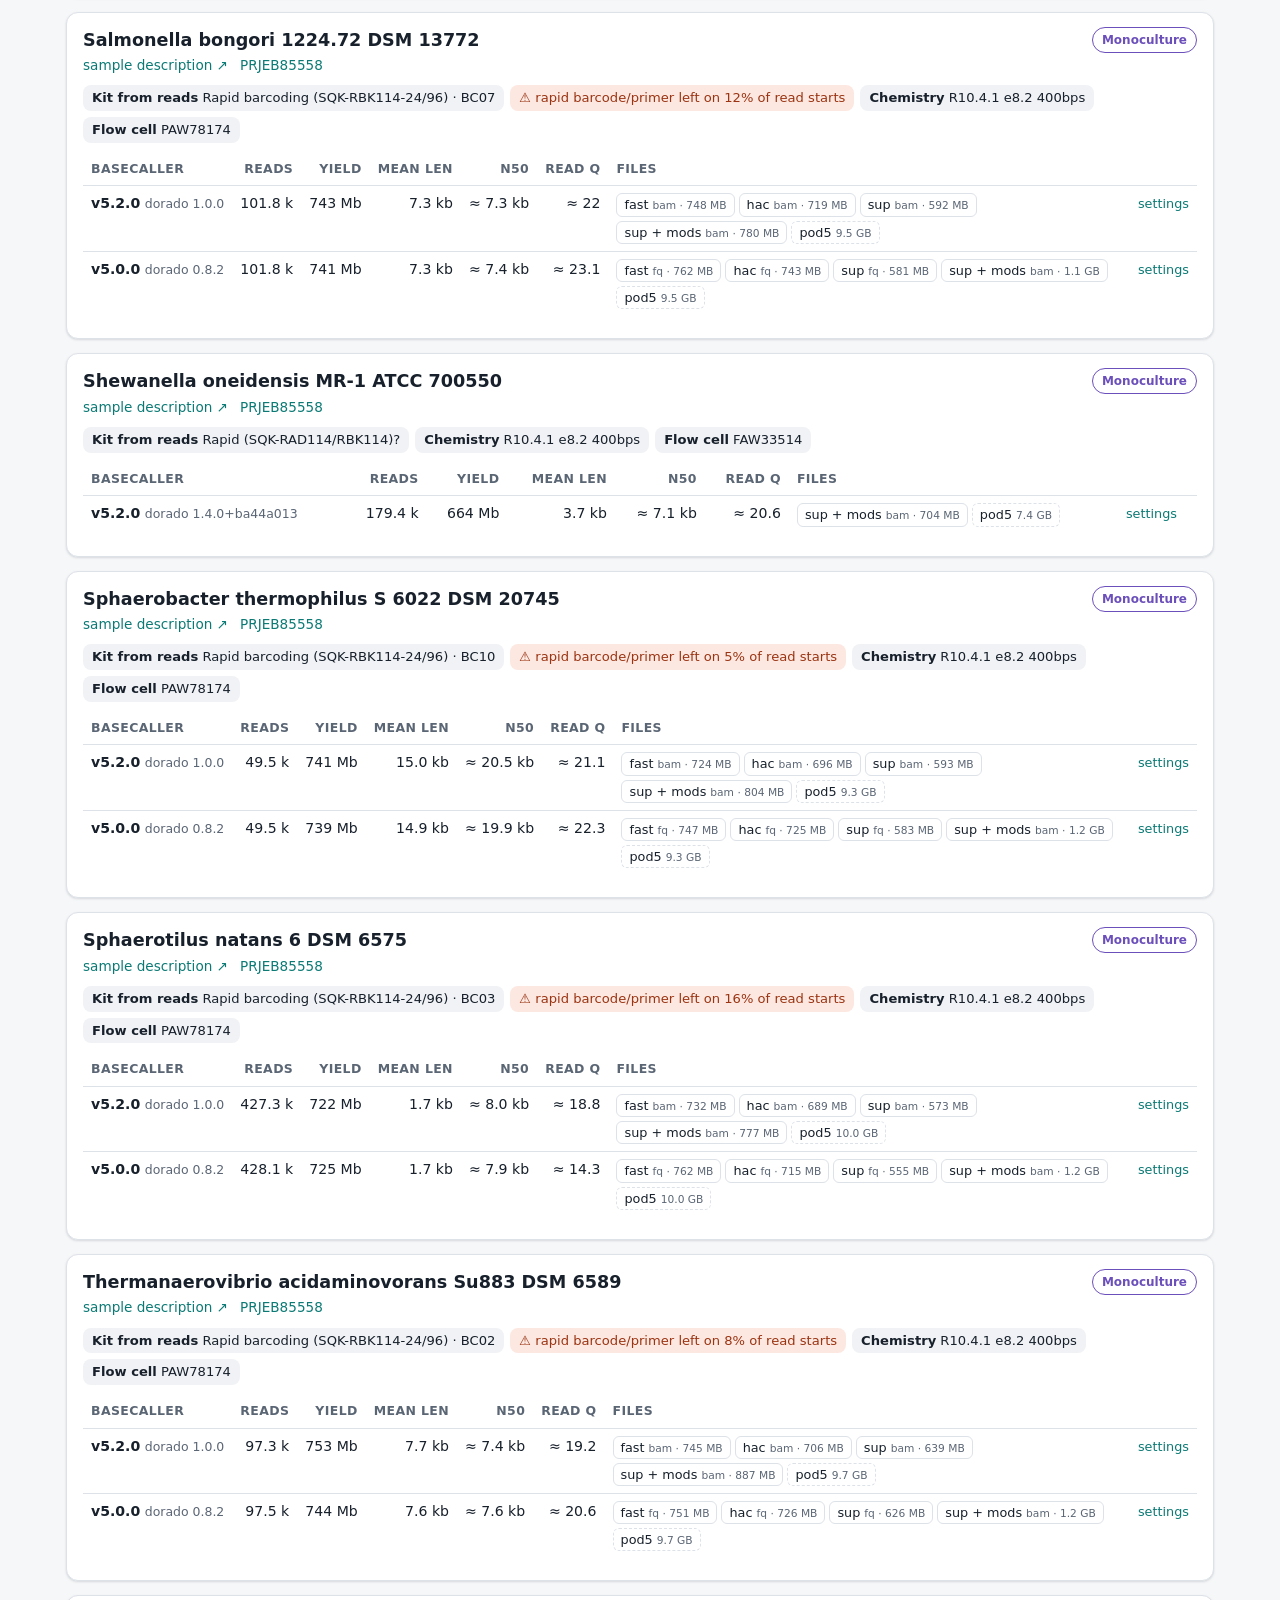
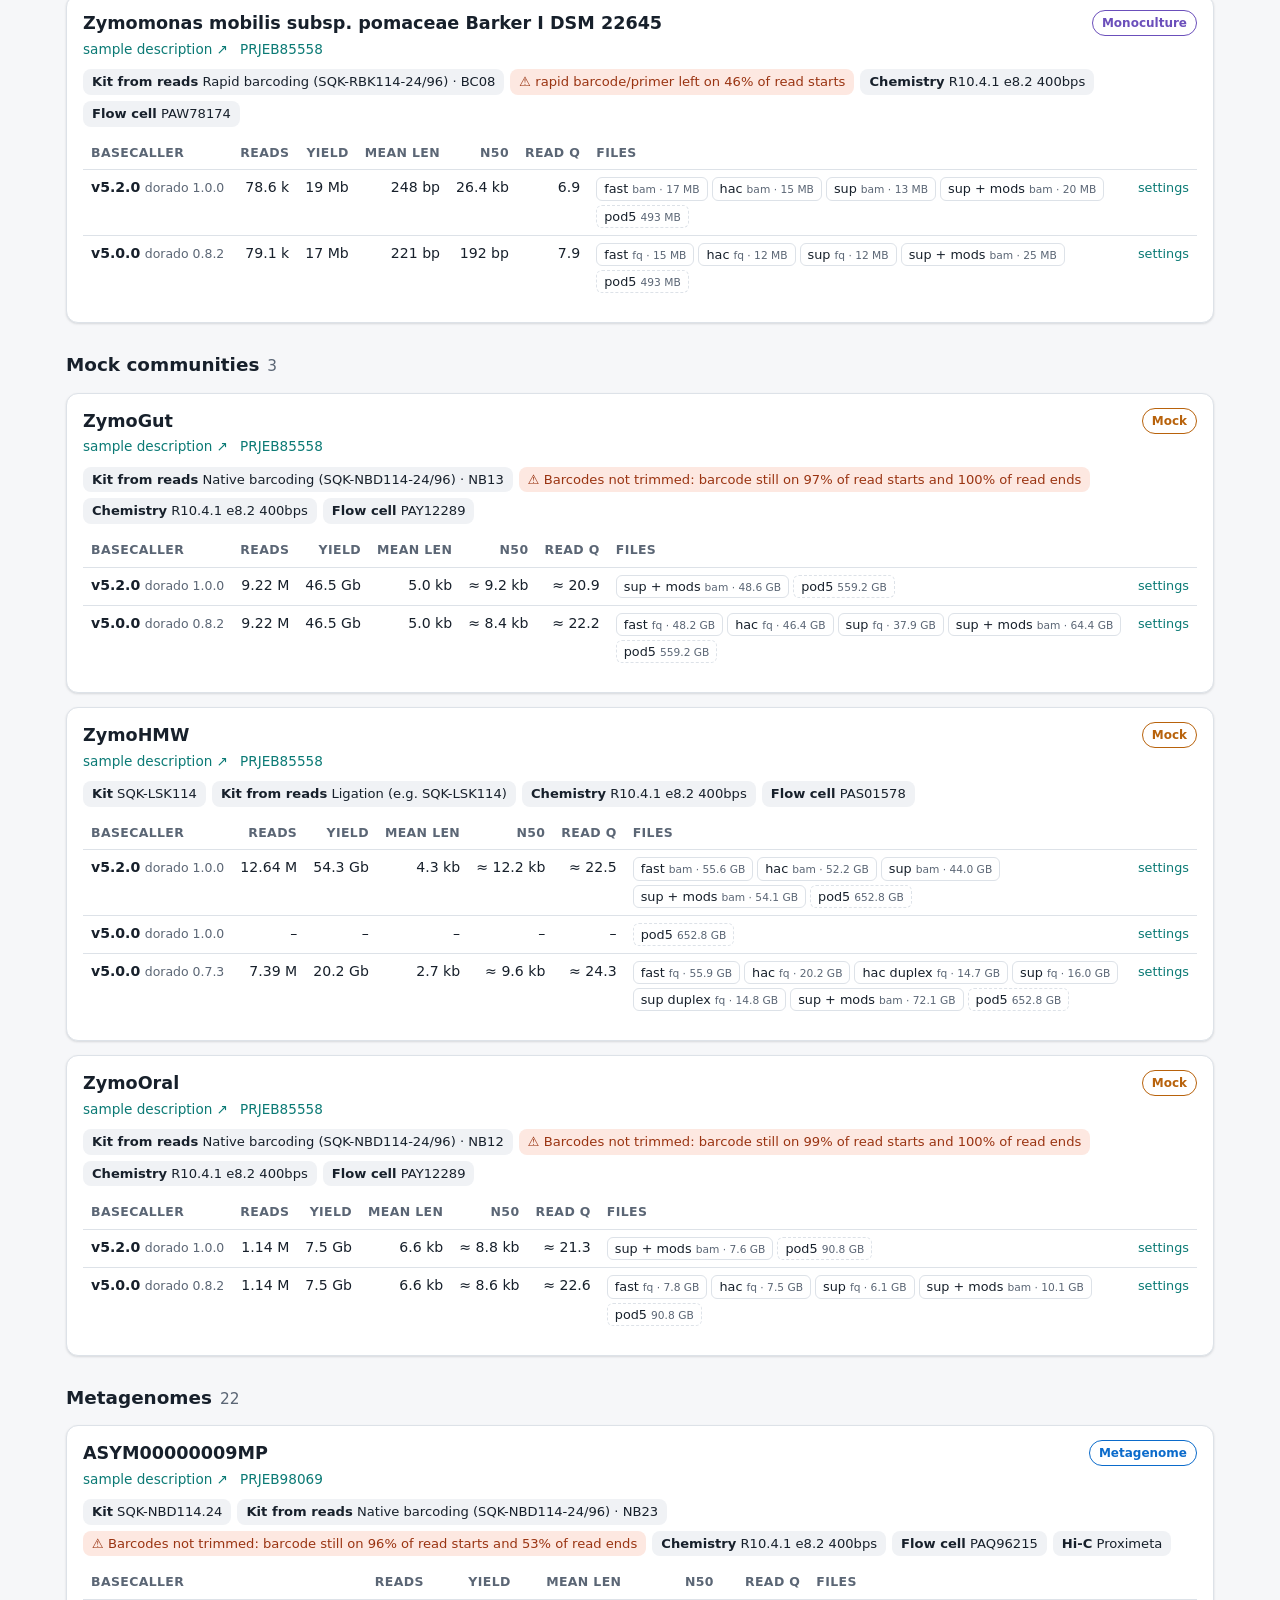
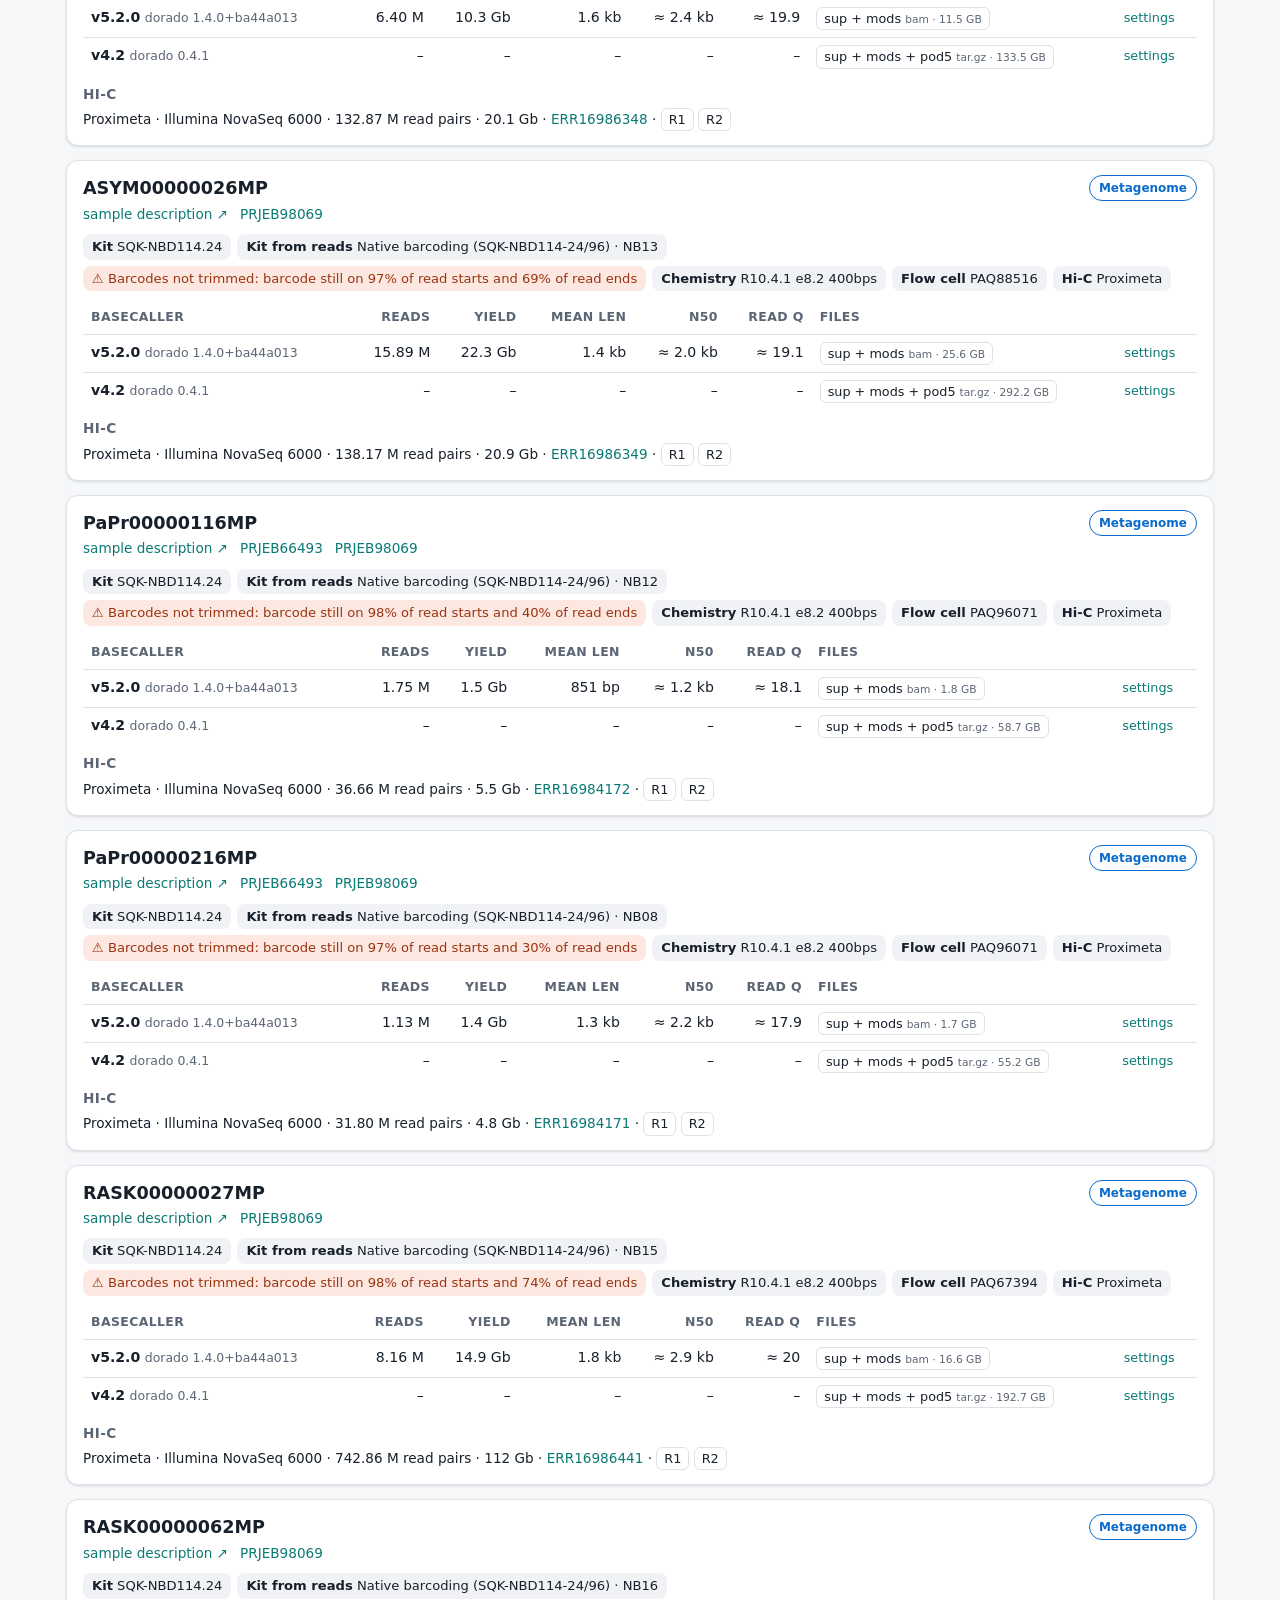
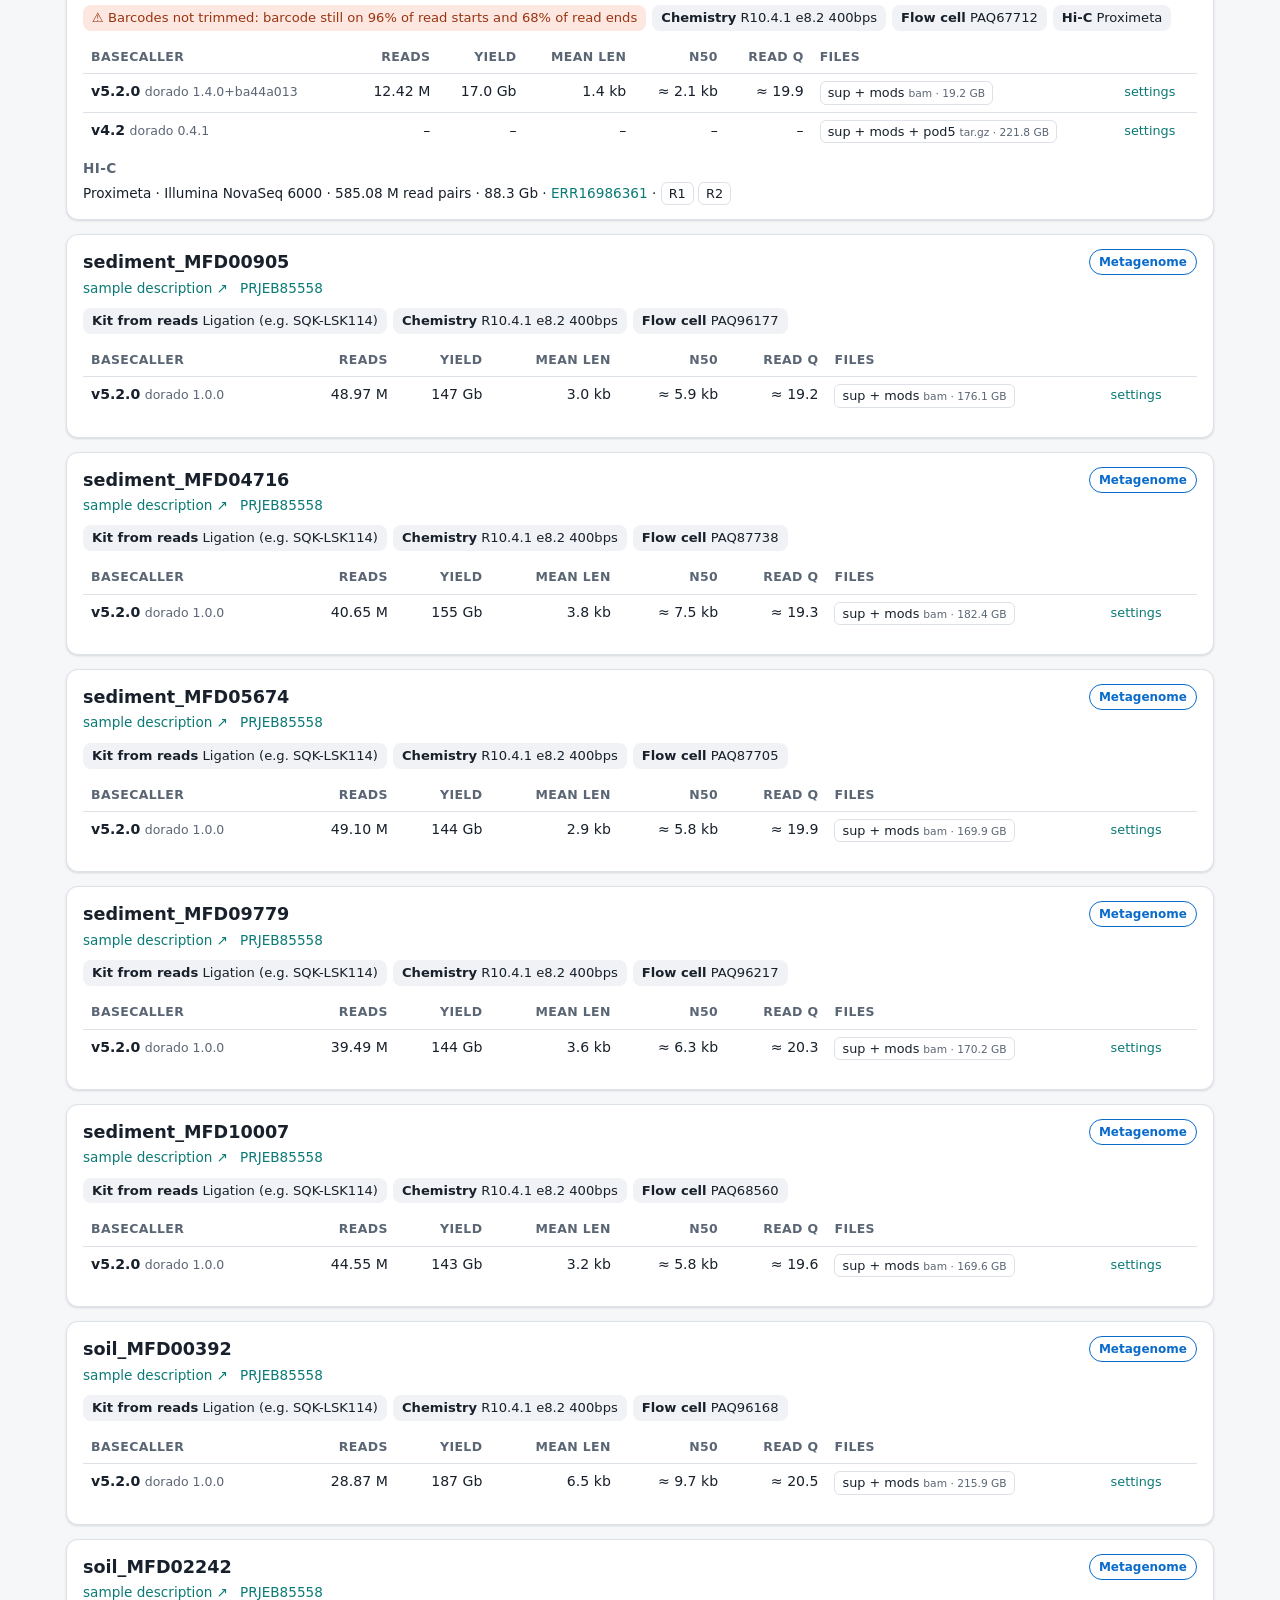
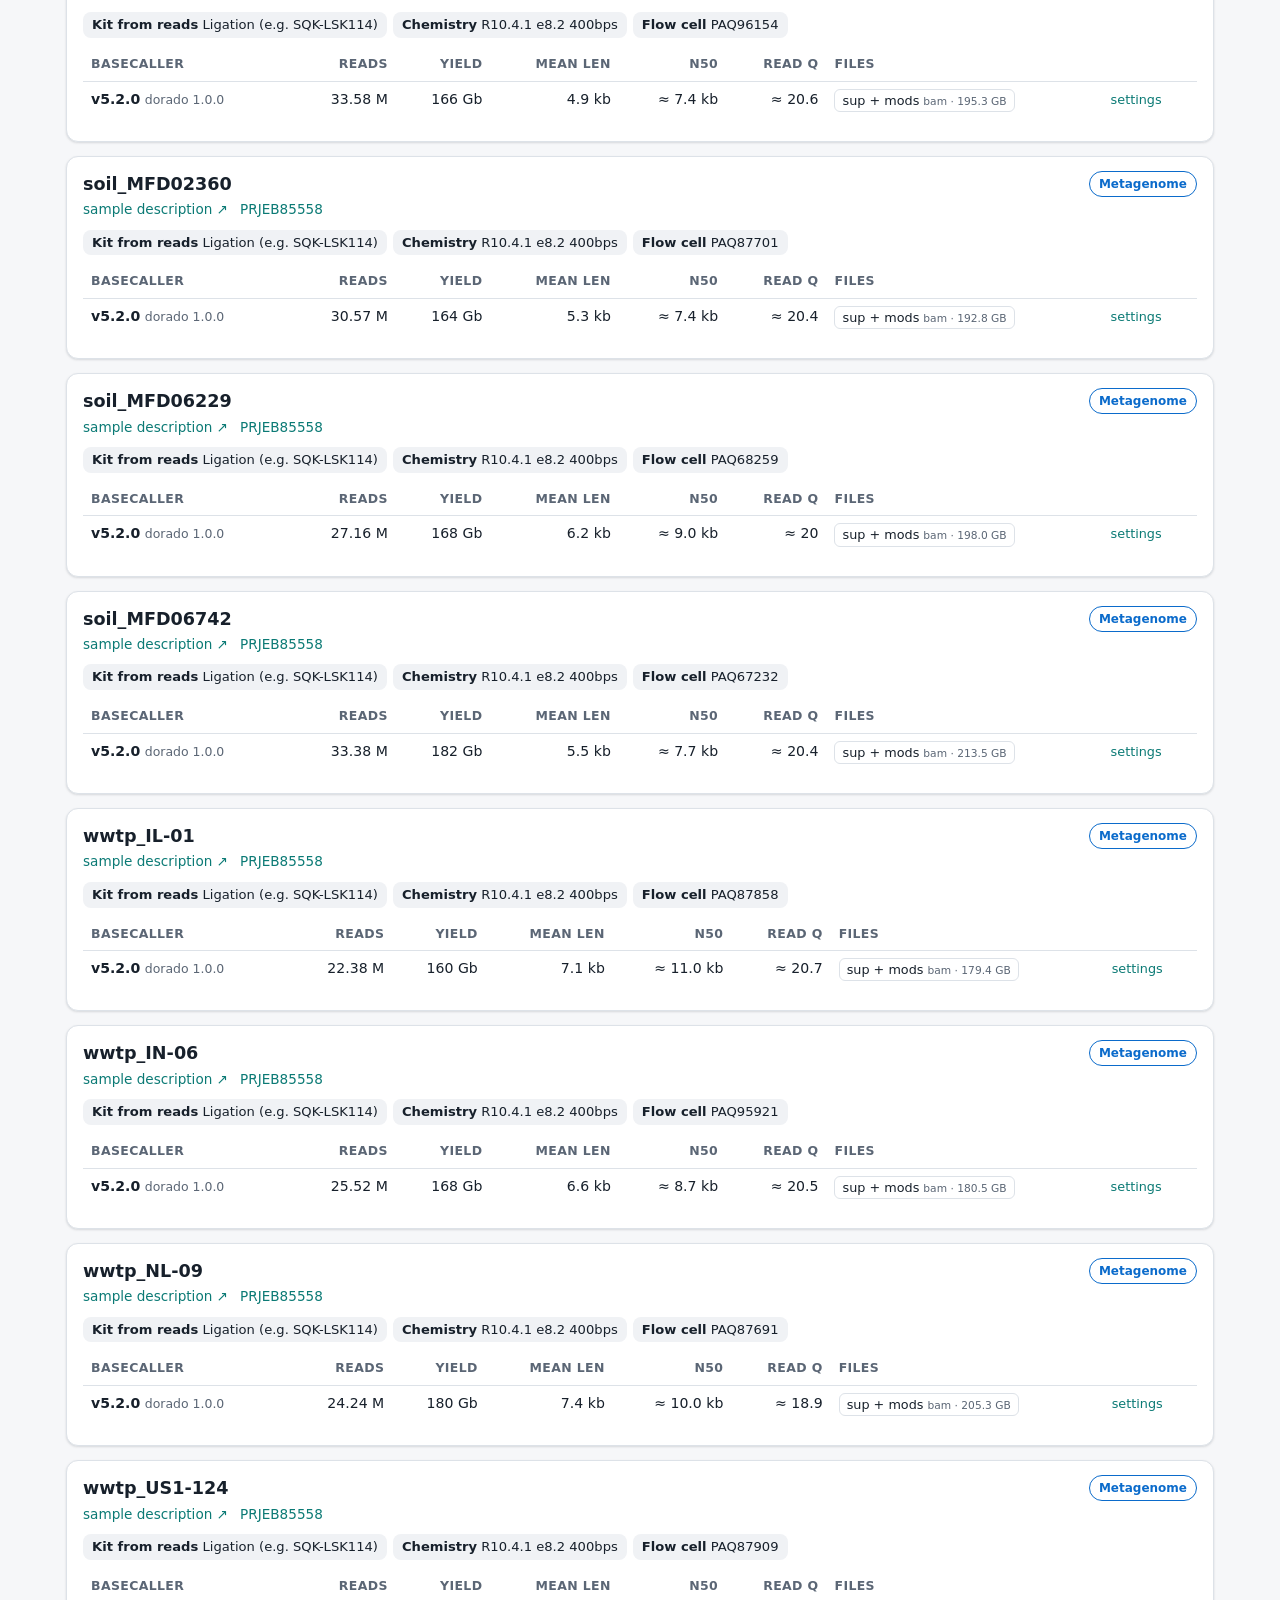
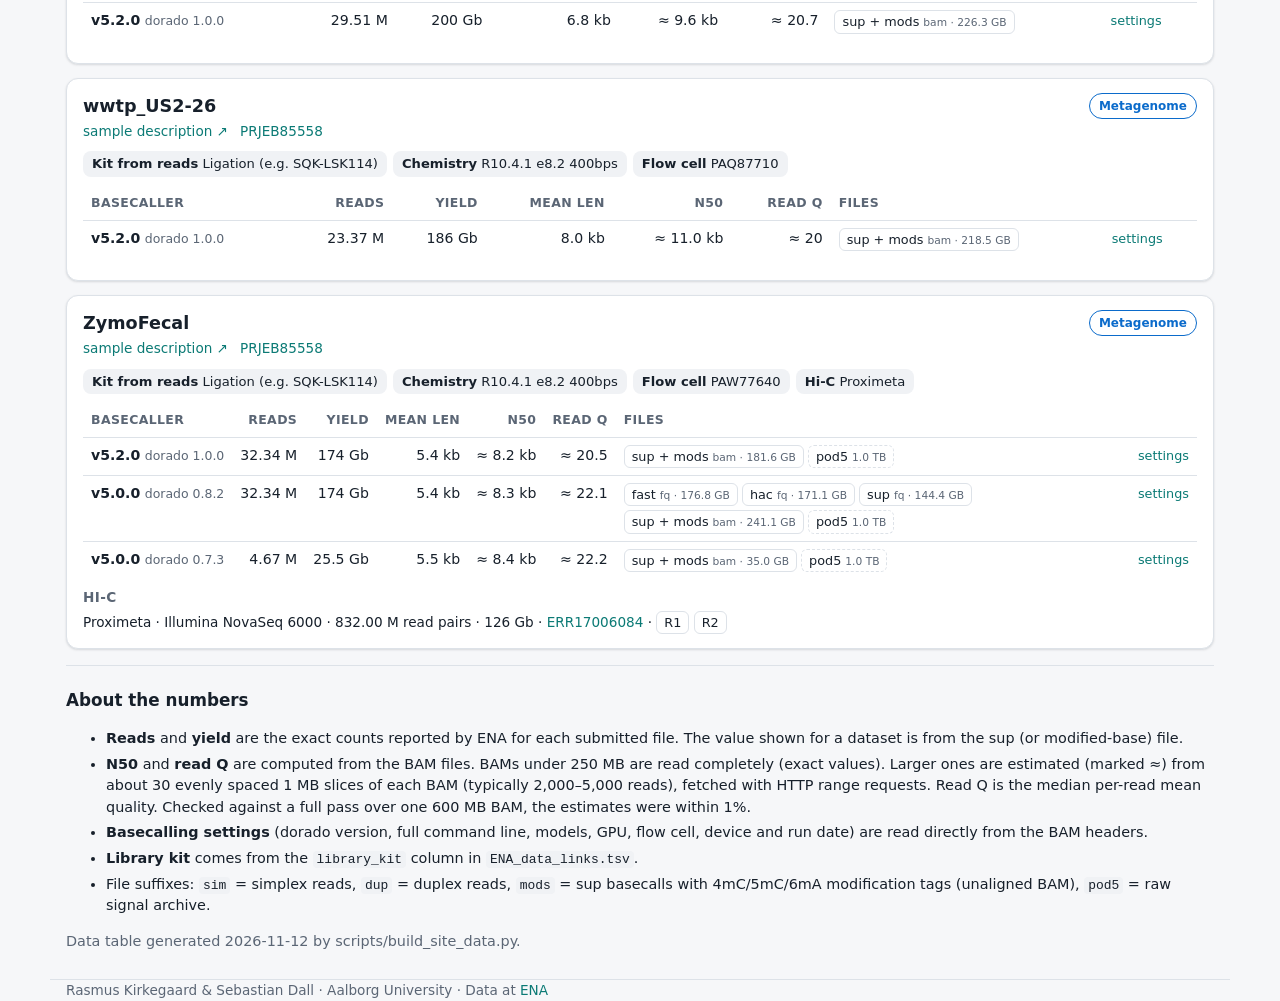
==== commit f59f793c: "Analyses pages built from the analysis READMEs - docs/analyses/: overview of all analyses and a repo" ====
--- a/docs/index.html
+++ b/docs/index.html
@@ -19,7 +19,7 @@
         <a href="https://www.ebi.ac.uk/ena/browser/view/PRJEB85558">ENA PRJEB85558</a>
         <a href="https://github.com/Kirk3gaard/MicroBench">GitHub repository</a>
         <a href="artefacts.html">Read artefacts</a>
-        <a href="https://github.com/Kirk3gaard/MicroBench/tree/main/analysis">Analyses</a>
+        <a href="analyses/">Analyses</a>
       </p>
     </div>
   </div>
--- a/docs/style.css
+++ b/docs/style.css
@@ -65,6 +65,8 @@
 .fact { background: var(--surface-2); border-radius: 8px; padding: 3px 9px; font-size: .82rem; }
 .fact b { font-weight: 600; }
 .fact.warn { color: var(--muted); font-style: italic; }
+.fact.alert { background: #fde8e1; color: #9a3412; }
+@media (prefers-color-scheme: dark) { .fact.alert { background: #3b1d12; color: #fdba74; } }
 
 .table-wrap { overflow-x: auto; margin: 0 -16px; padding: 0 16px; }
 table { border-collapse: collapse; width: 100%; font-size: .88rem; }
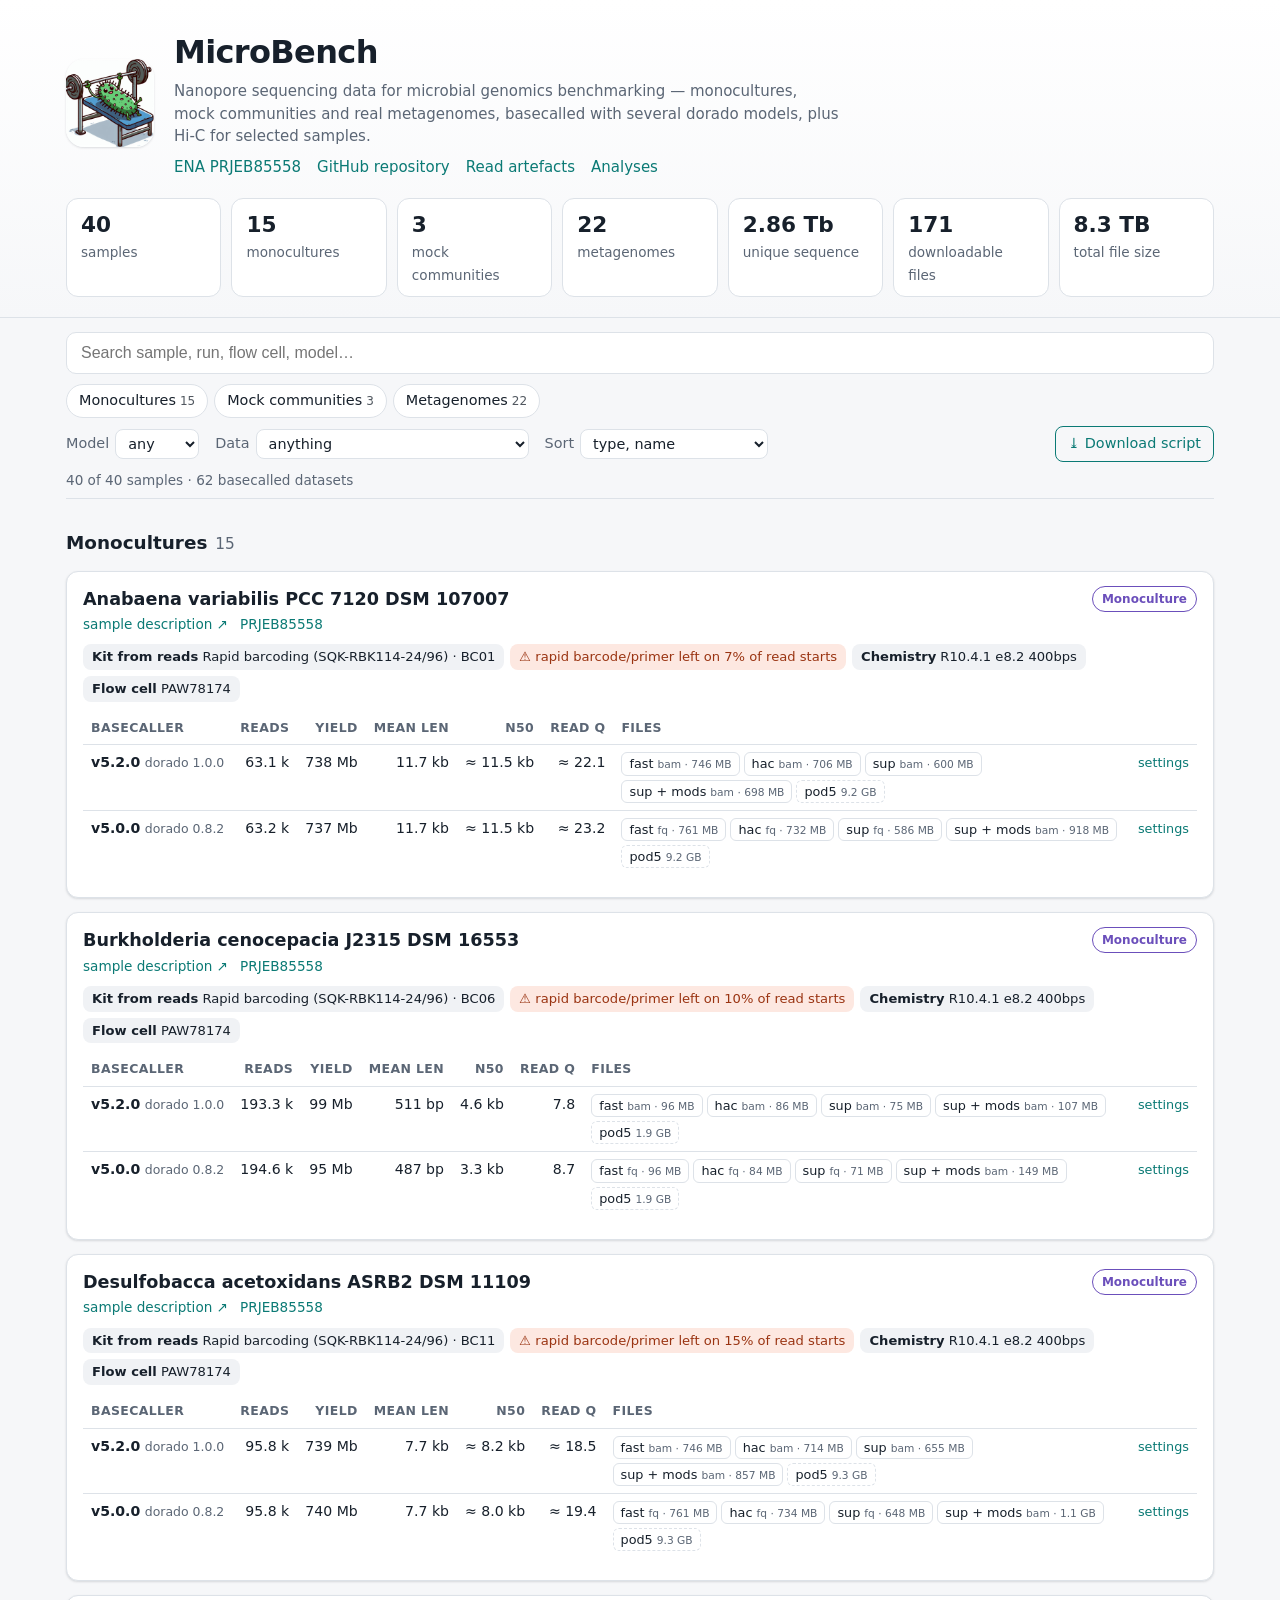
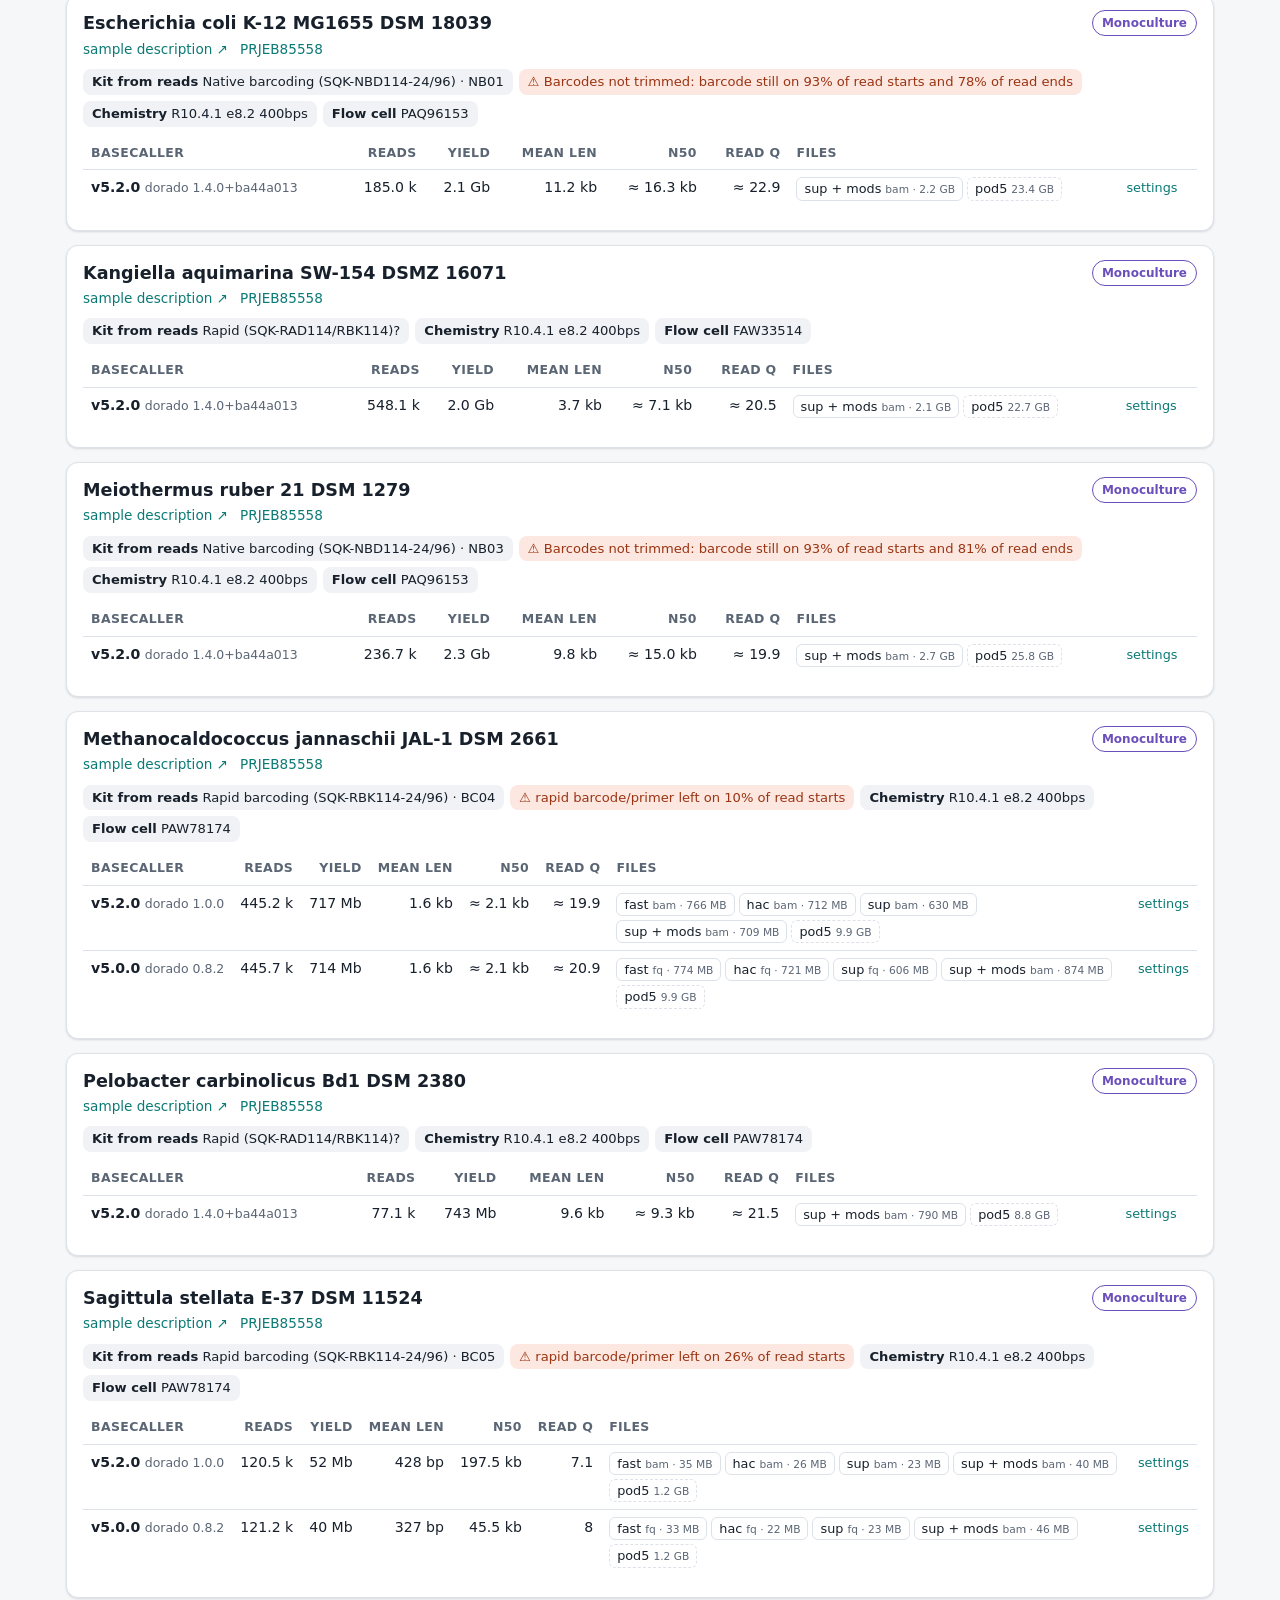
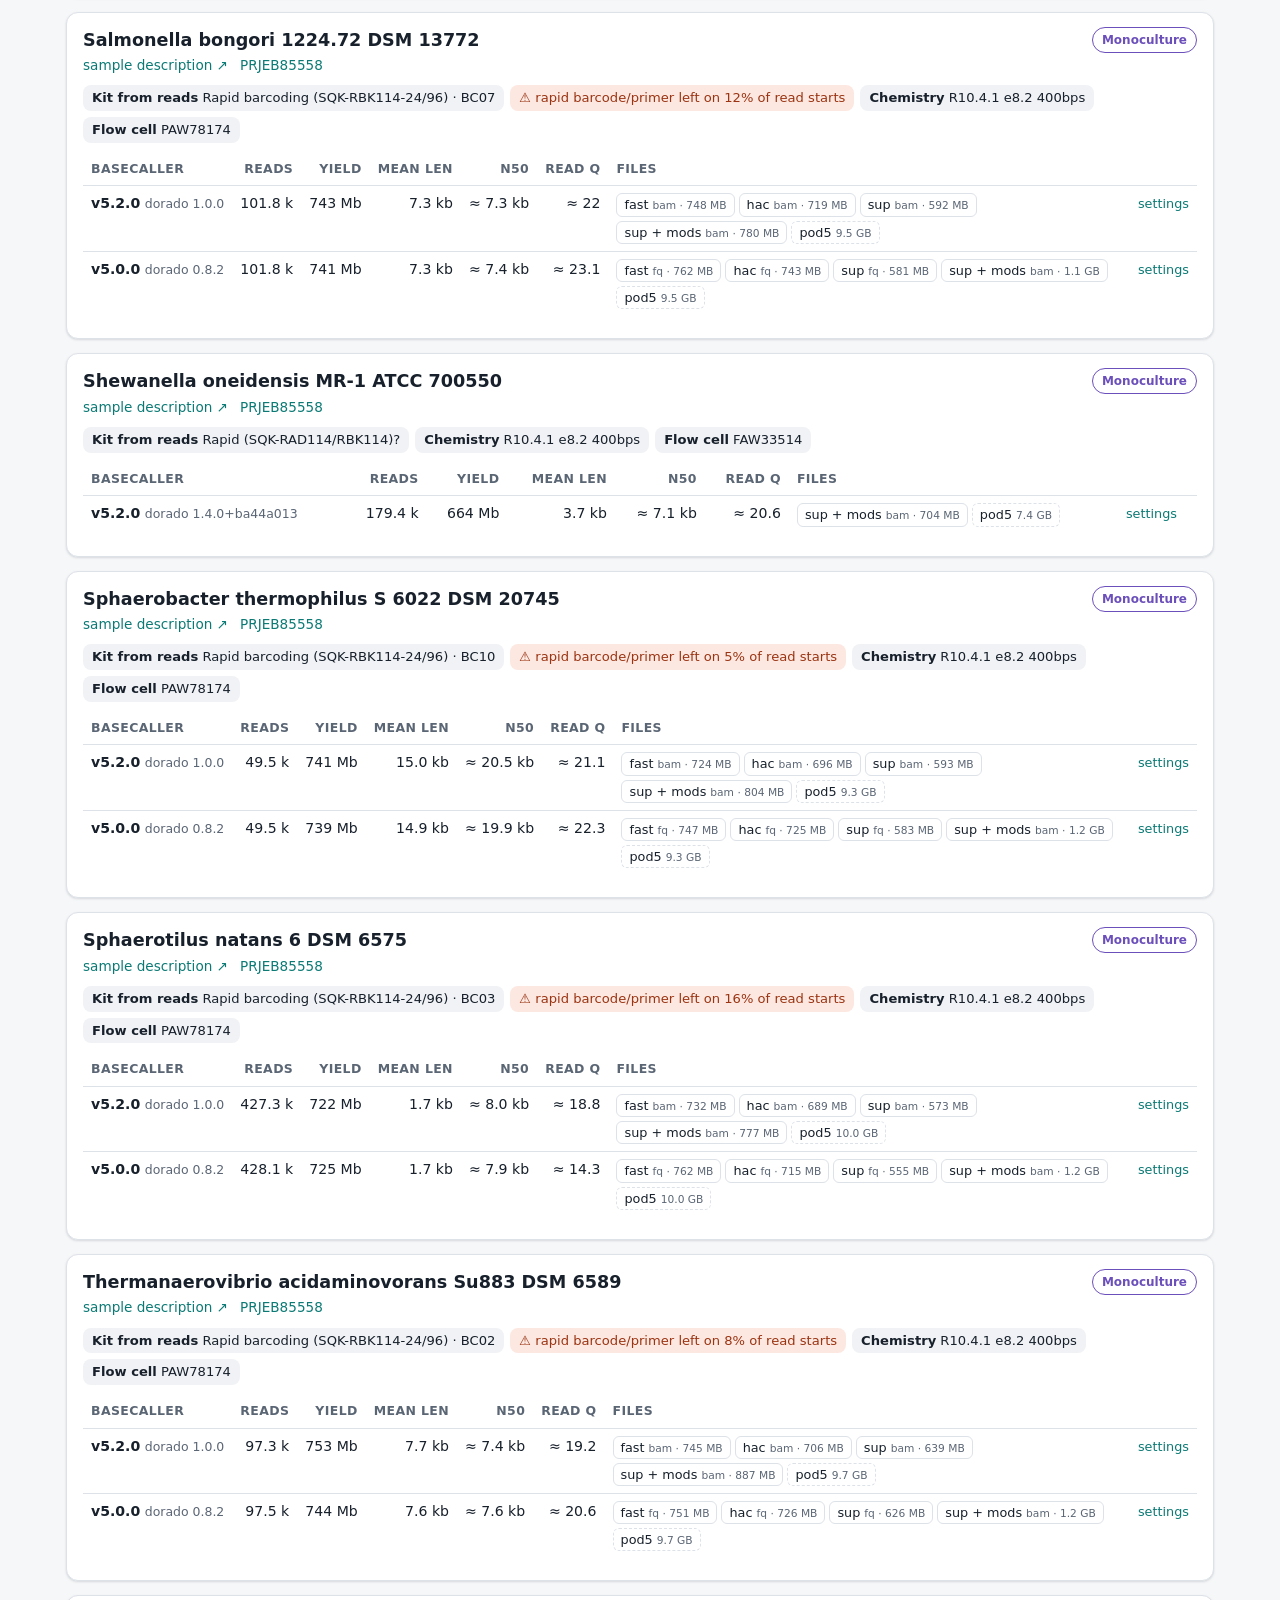
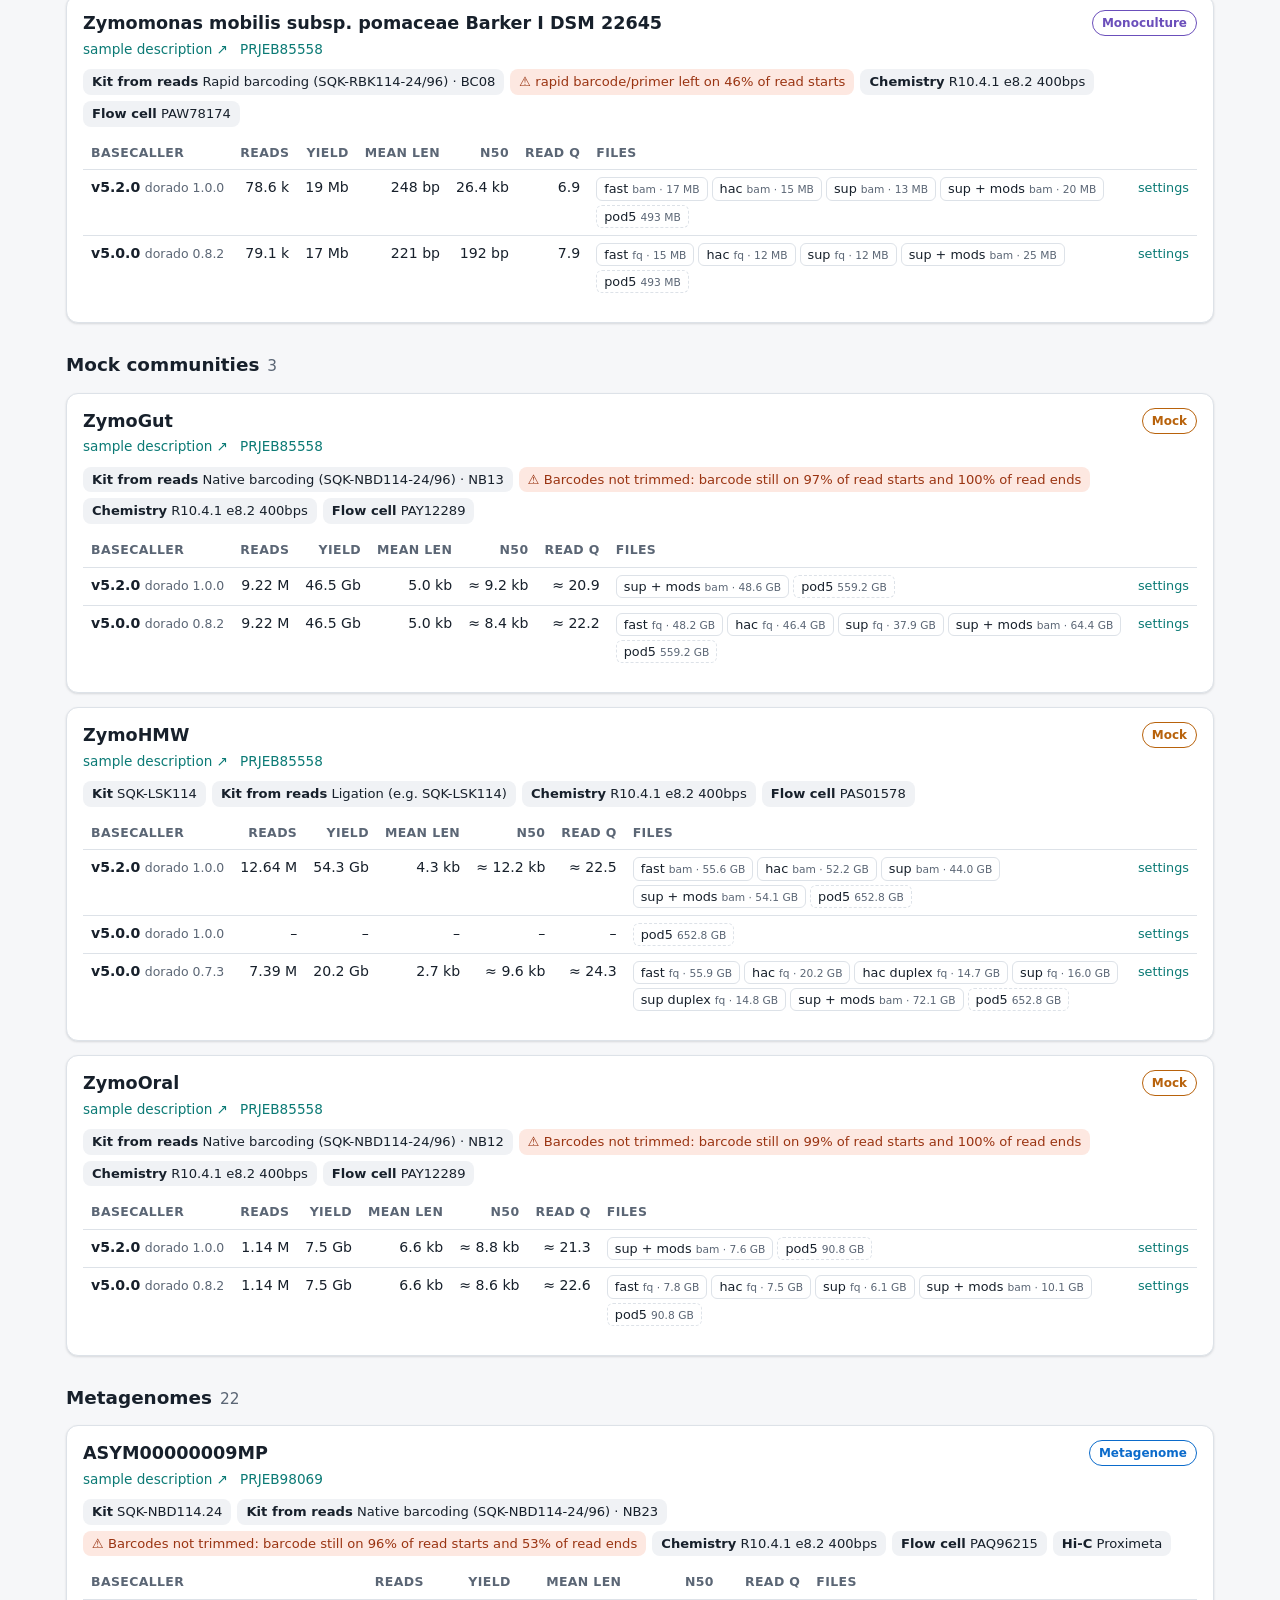
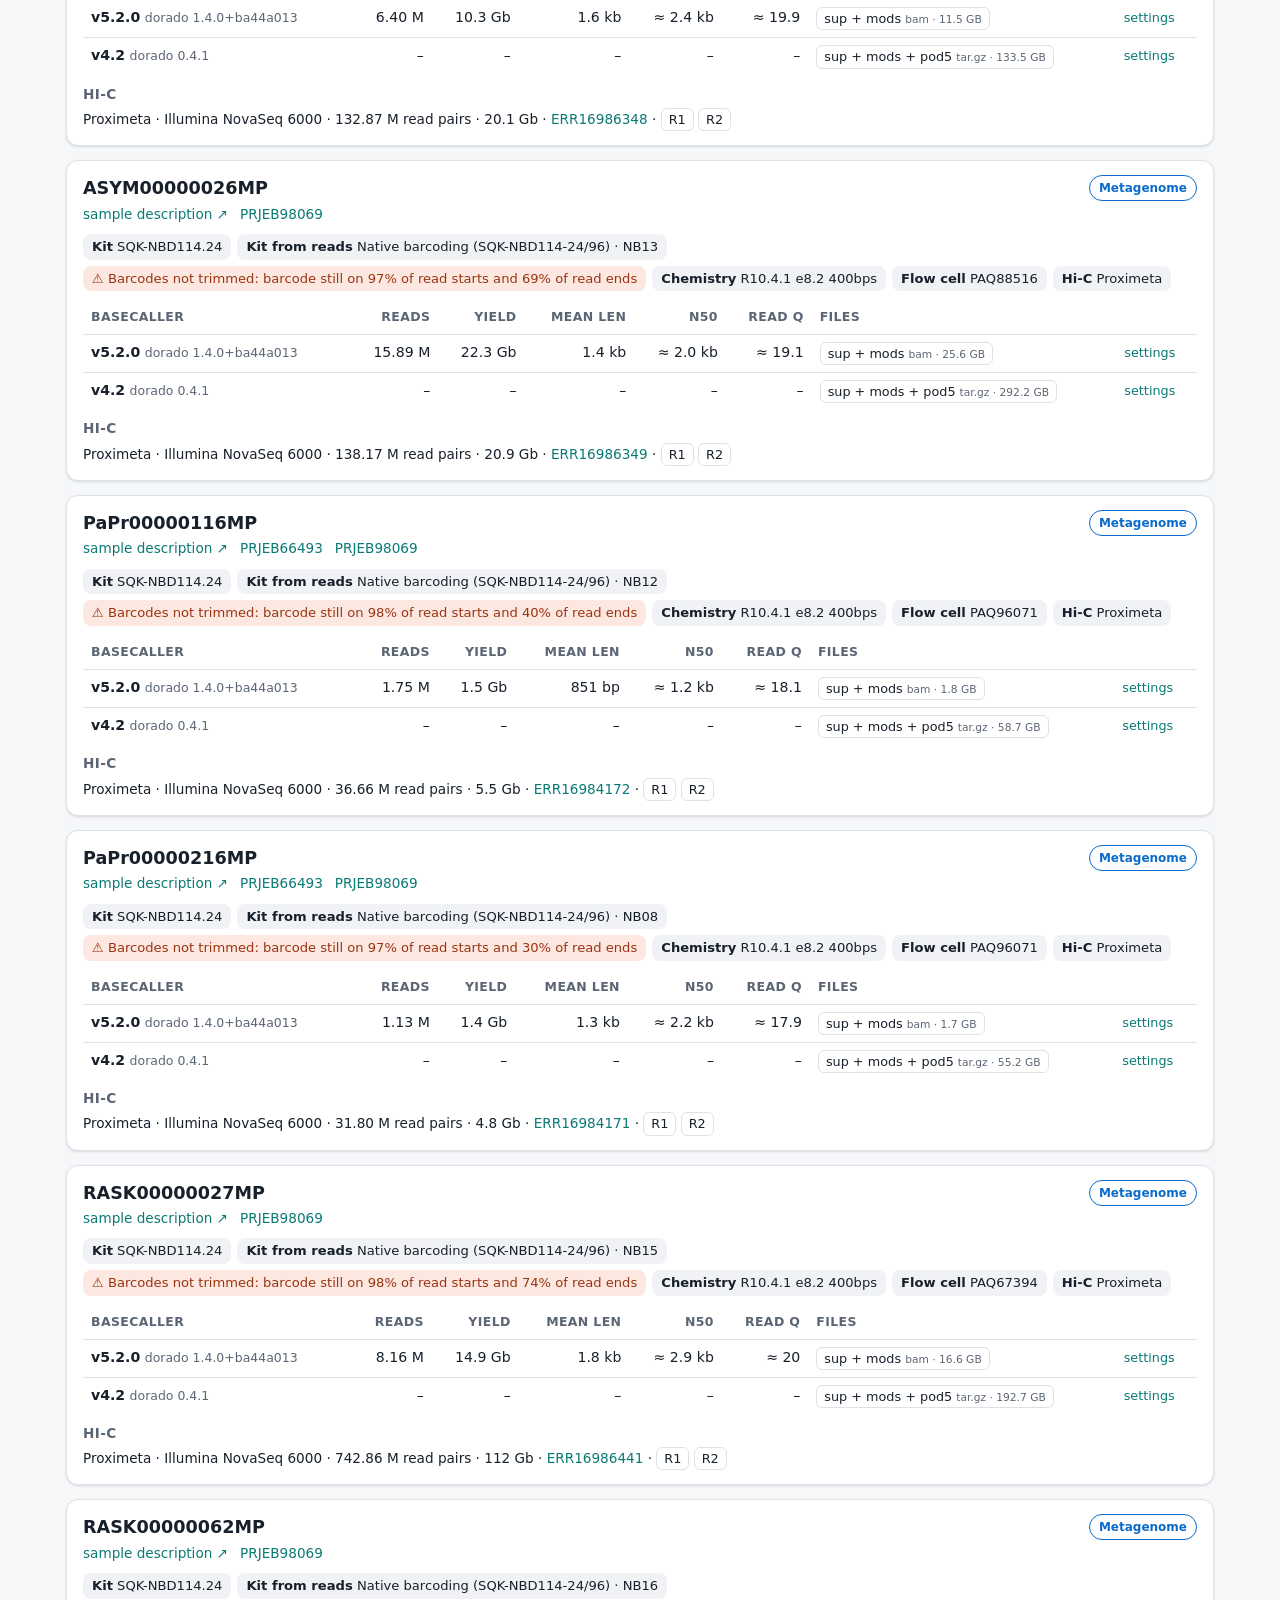
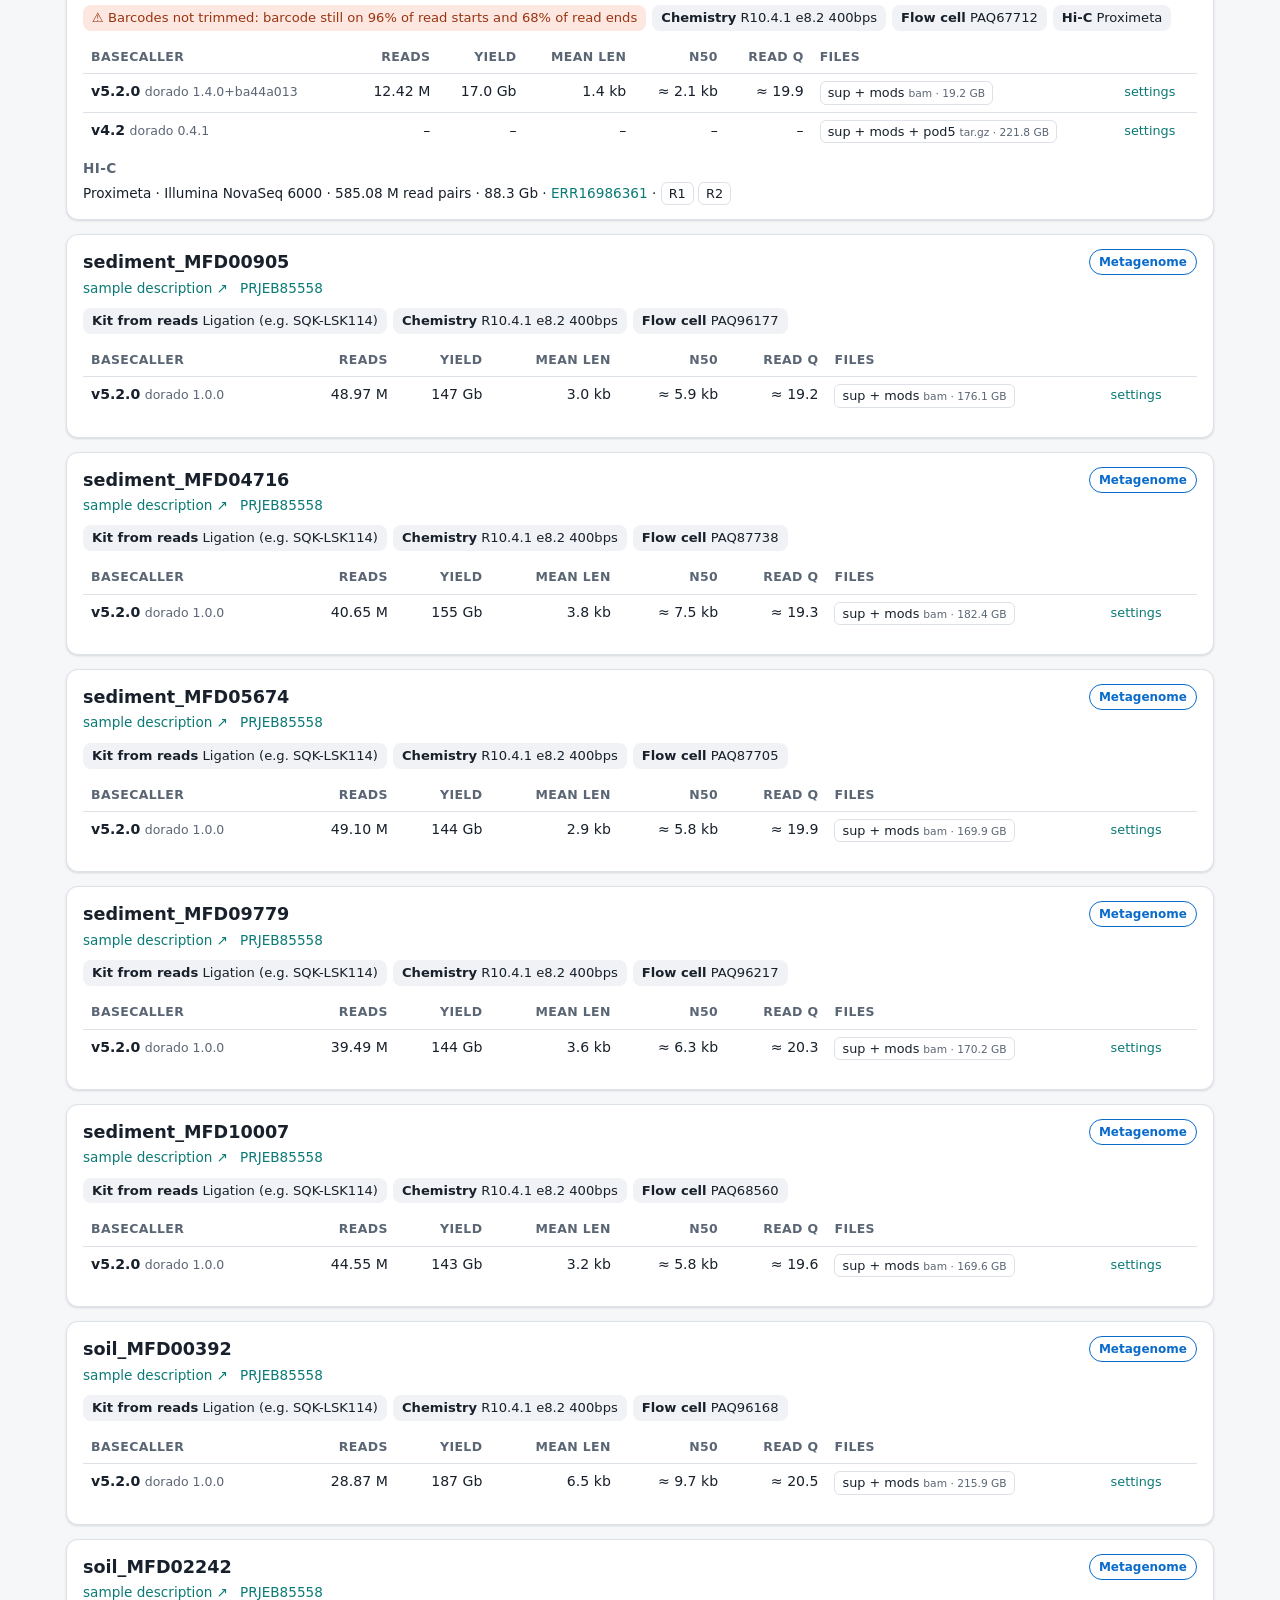
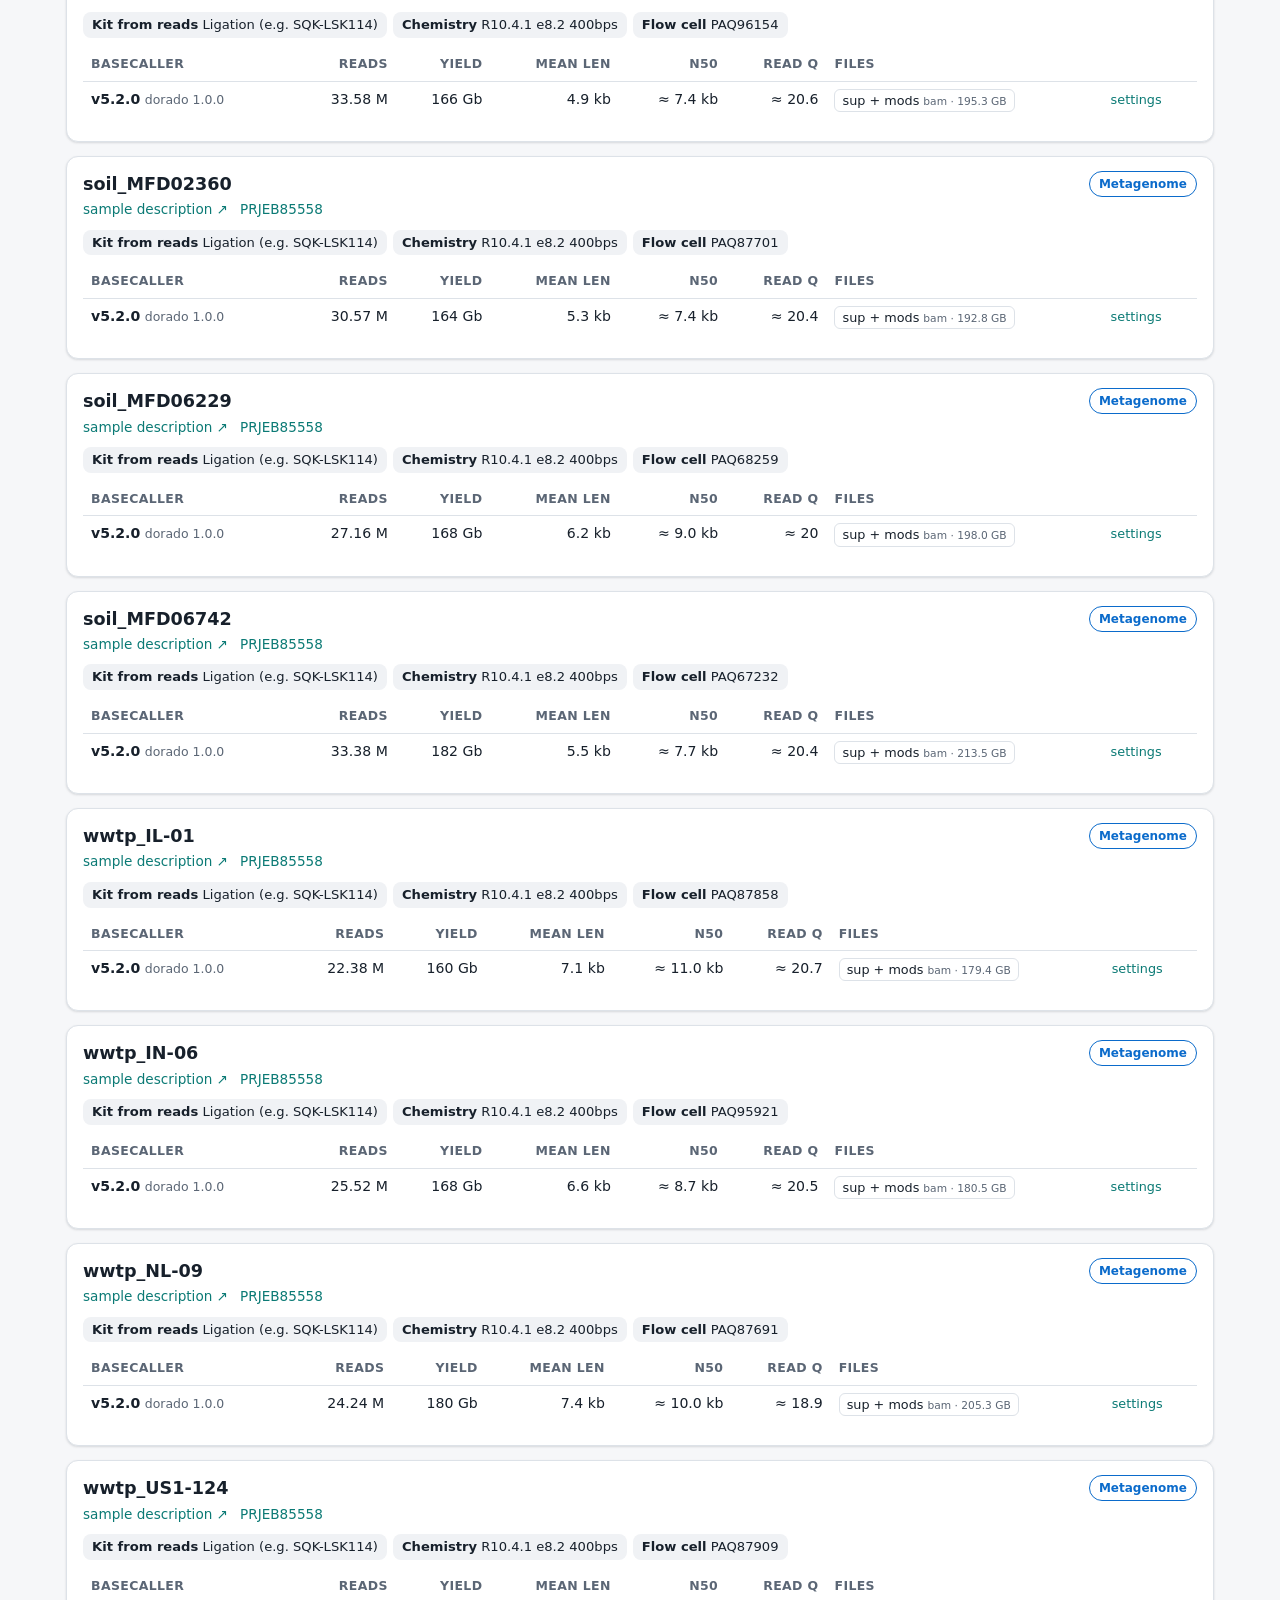
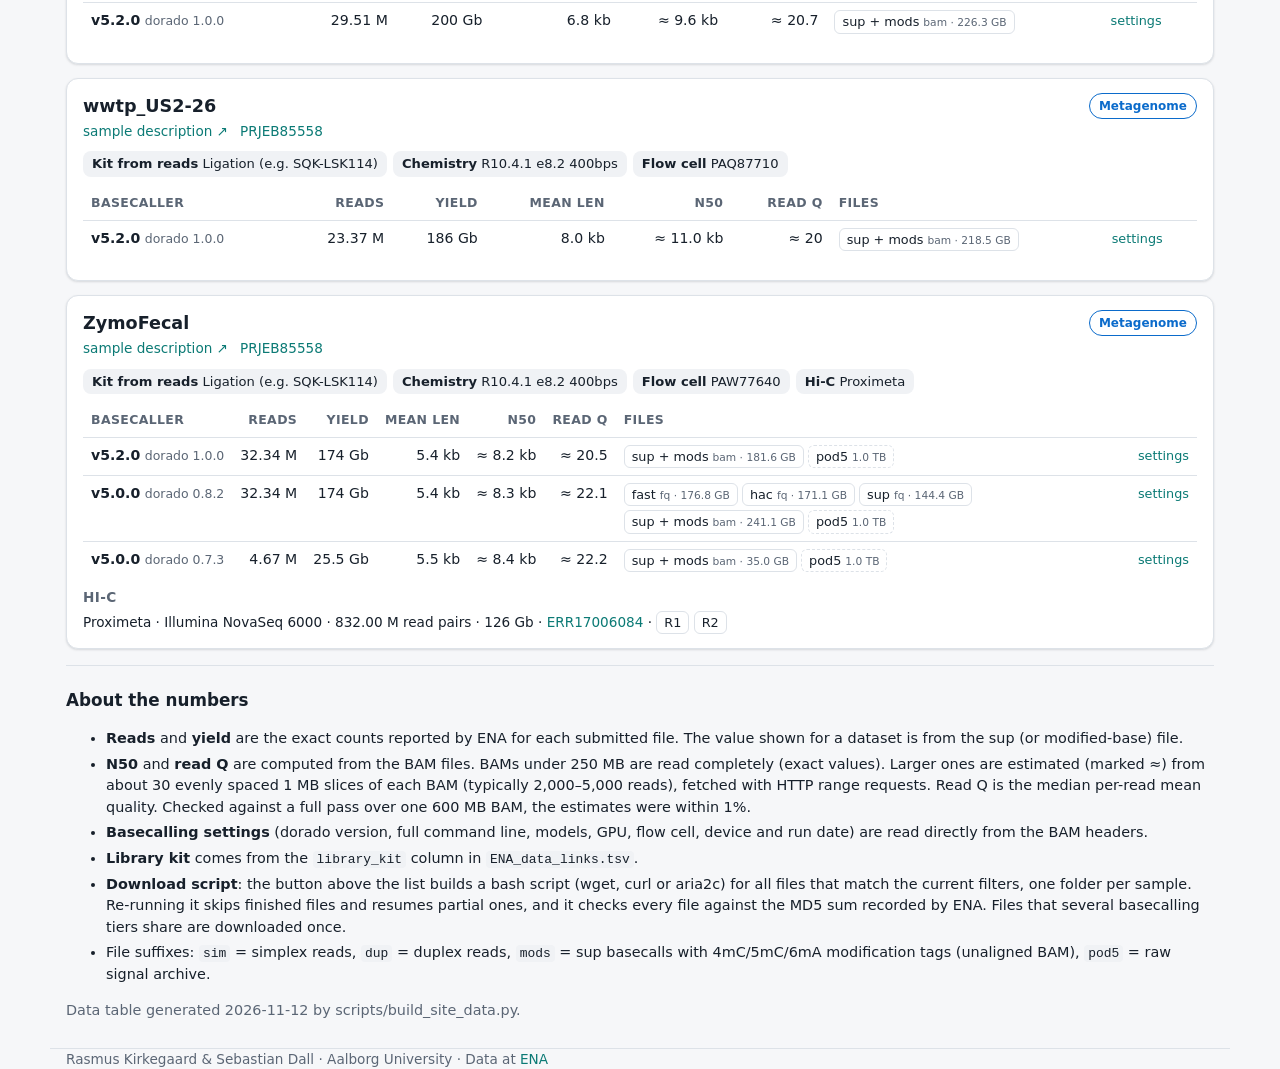
==== commit 61b81e35: "Download script for the filtered file list - 'Download script' menu on the datasets page: copy or sa" ====
--- a/docs/index.html
+++ b/docs/index.html
@@ -48,7 +48,26 @@
         <option value="bases">yield (high→low)</option>
         <option value="n50">read N50 (high→low)</option>
       </select></label>
-      <button id="dl" class="btn" type="button" title="Download a text file with the URLs of all files matching the filters">⤓ URL list</button>
+      <div class="dlgroup">
+        <details class="dlmenu" id="dlmenu">
+          <summary class="btn" title="Get a shell script that downloads every file matching the filters">⤓ Download script</summary>
+          <div class="dlpanel" role="dialog" aria-label="Download script">
+            <p class="dlsum" id="dlSum"></p>
+            <div class="dlrow" role="group" aria-label="Download tool">
+              <label><input type="radio" name="dltool" value="wget" checked> wget</label>
+              <label><input type="radio" name="dltool" value="curl"> curl</label>
+              <label><input type="radio" name="dltool" value="aria2c"> aria2c <small>(parallel)</small></label>
+            </div>
+            <label class="dlrow"><input type="checkbox" id="dlMd5" checked> check MD5 sums from ENA after download</label>
+            <div class="dlrow">
+              <button class="btn solid" type="button" id="dlCopy">Copy script</button>
+              <button class="btn" type="button" id="dlSave">Save .sh</button>
+              <button class="btn" type="button" id="dl" title="Plain list of URLs">URL list</button>
+            </div>
+            <pre class="dlpreview" id="dlPreview"></pre>
+          </div>
+        </details>
+      </div>
     </div>
     <p class="count" id="count"></p>
   </section>
@@ -62,6 +81,7 @@
       <li><b>N50</b> and <b>read Q</b> are computed from the BAM files. BAMs under 250&nbsp;MB are read completely (exact values). Larger ones are estimated (marked ≈) from about <span id="nchunks">30</span> evenly spaced 1&nbsp;MB slices of each BAM (typically 2,000–5,000 reads), fetched with HTTP range requests. Read Q is the median per-read mean quality. Checked against a full pass over one 600&nbsp;MB BAM, the estimates were within 1%.</li>
       <li><b>Basecalling settings</b> (dorado version, full command line, models, GPU, flow cell, device and run date) are read directly from the BAM headers.</li>
       <li><b>Library kit</b> comes from the <code>library_kit</code> column in <code>ENA_data_links.tsv</code>.</li>
+      <li><b>Download script</b>: the button above the list builds a bash script (wget, curl or aria2c) for all files that match the current filters, one folder per sample. Re-running it skips finished files and resumes partial ones, and it checks every file against the MD5 sum recorded by ENA. Files that several basecalling tiers share are downloaded once.</li>
       <li>File suffixes: <code>sim</code> = simplex reads, <code>dup</code> = duplex reads, <code>mods</code> = sup basecalls with 4mC/5mC/6mA modification tags (unaligned BAM), <code>pod5</code> = raw signal archive.</li>
     </ul>
     <p class="muted" id="generated"></p>
--- a/docs/style.css
+++ b/docs/style.css
@@ -125,3 +125,17 @@
   .btn { margin-left: 0; }
   .controls { position: static; }
 }
+
+.dlgroup { margin-left: auto; position: relative; }
+.dlmenu > summary { list-style: none; margin-left: 0; display: inline-block; }
+.dlmenu > summary::-webkit-details-marker { display: none; }
+.dlpanel { position: absolute; right: 0; top: calc(100% + 6px); z-index: 20; width: min(520px, calc(100vw - 32px)); background: var(--surface); border: 1px solid var(--border); border-radius: var(--radius); box-shadow: 0 8px 24px rgba(0,0,0,.15); padding: 12px 14px; font-size: .88rem; }
+.dlsum { margin: 0 0 8px; }
+.dlrow { display: flex; flex-wrap: wrap; gap: 8px 14px; align-items: center; margin: 8px 0; color: var(--text); }
+.dlrow label { display: inline-flex; gap: 4px; align-items: center; color: var(--text); }
+.btn.solid { background: var(--accent); color: var(--accent-ink); }
+.btn.solid:hover { background: var(--accent); opacity: .9; }
+.dlrow .btn { margin-left: 0; }
+.dlpreview { max-height: 180px; overflow: auto; background: var(--surface-2); border-radius: 8px; padding: 8px; font-size: .72rem; margin: 6px 0 0; white-space: pre; }
+.toast { position: fixed; bottom: 18px; left: 50%; transform: translateX(-50%); background: var(--text); color: var(--bg); padding: 8px 14px; border-radius: 999px; font-size: .88rem; z-index: 60; }
+@media (max-width: 640px) { .dlgroup { margin-left: 0; } .dlpanel { left: 0; right: auto; } }
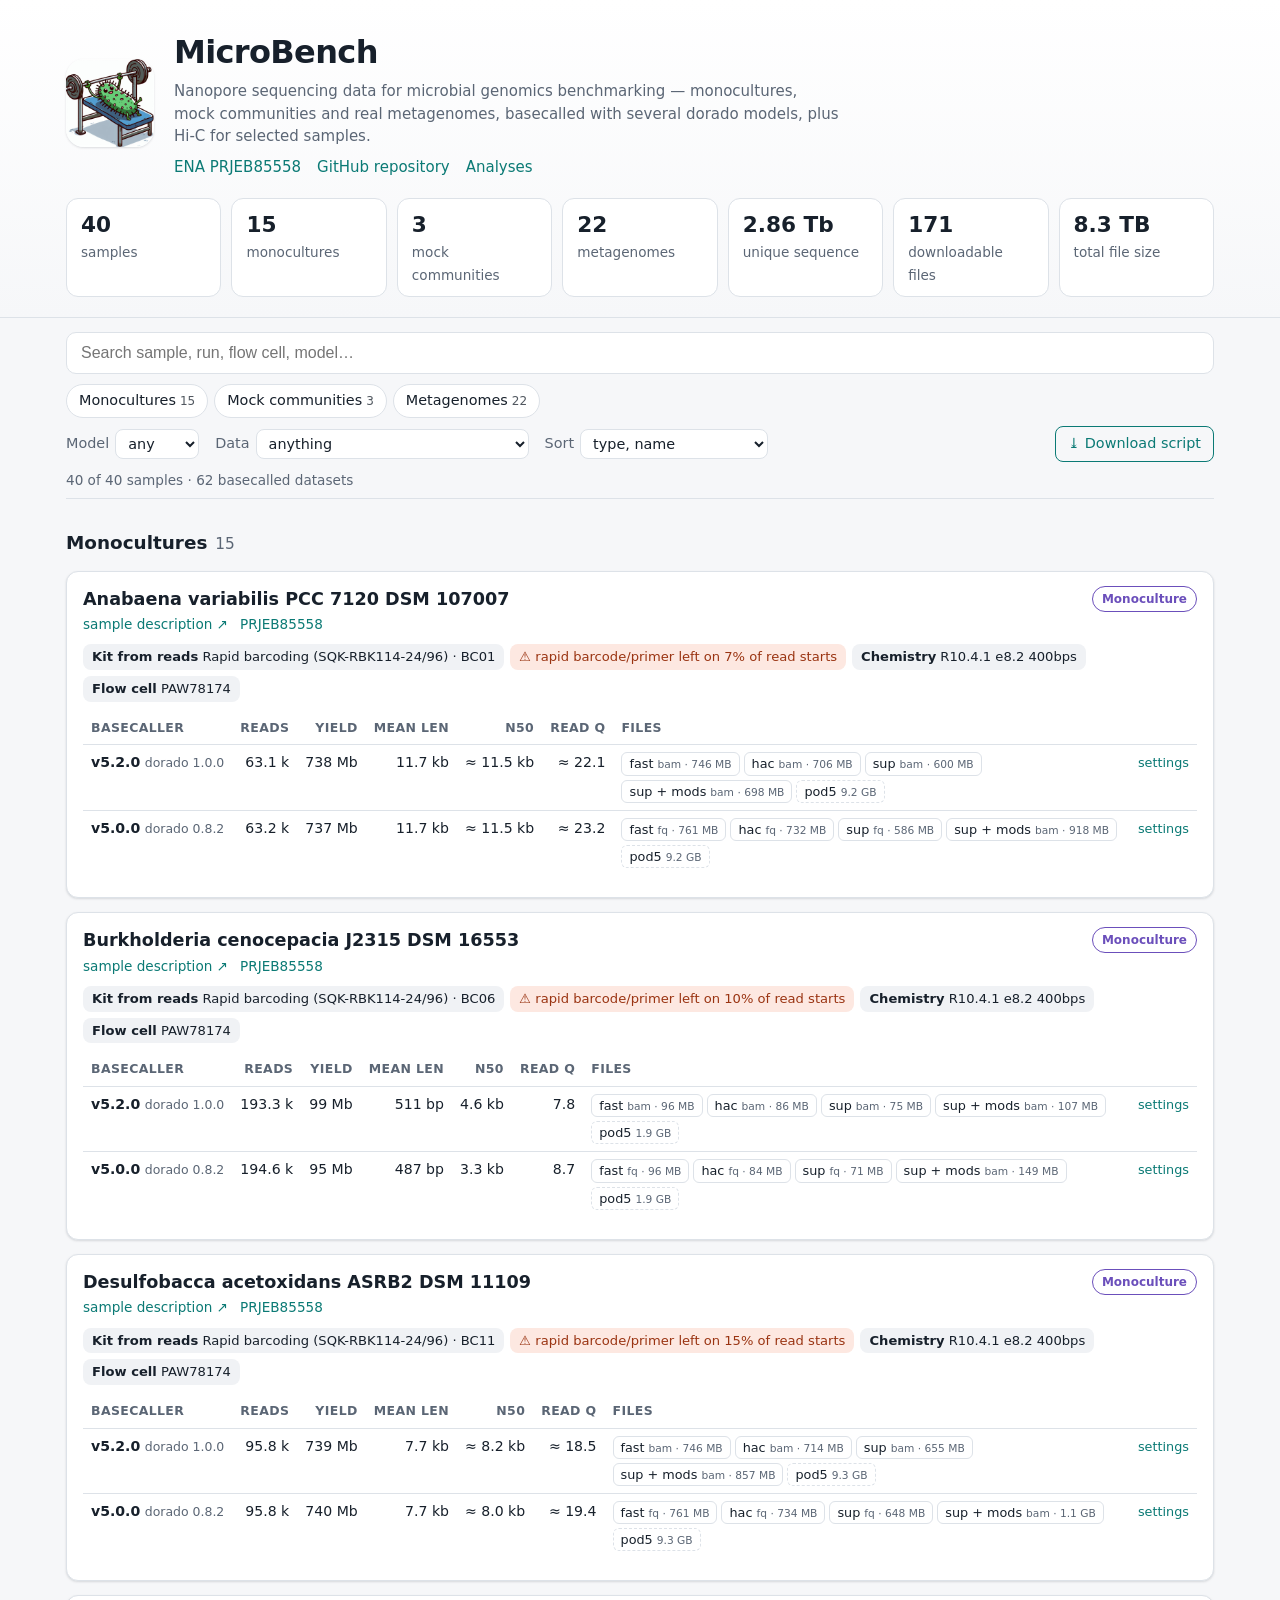
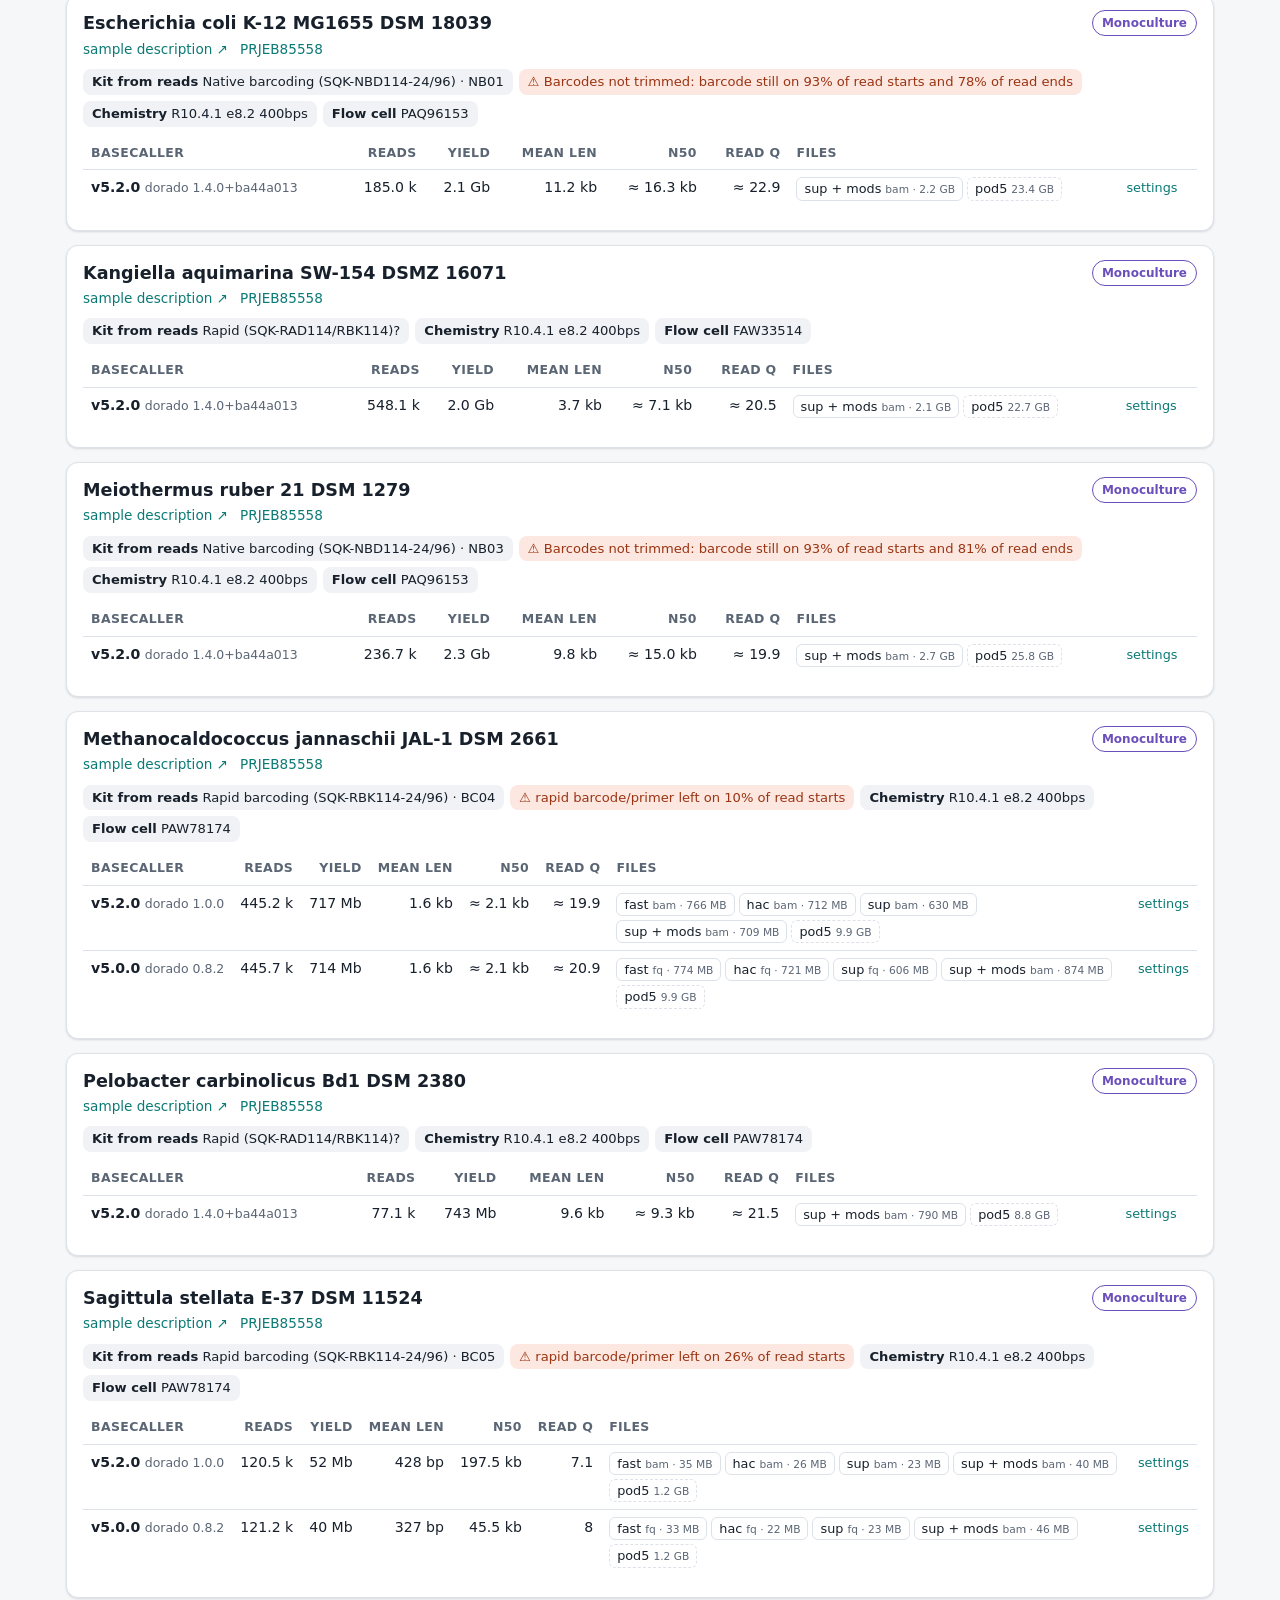
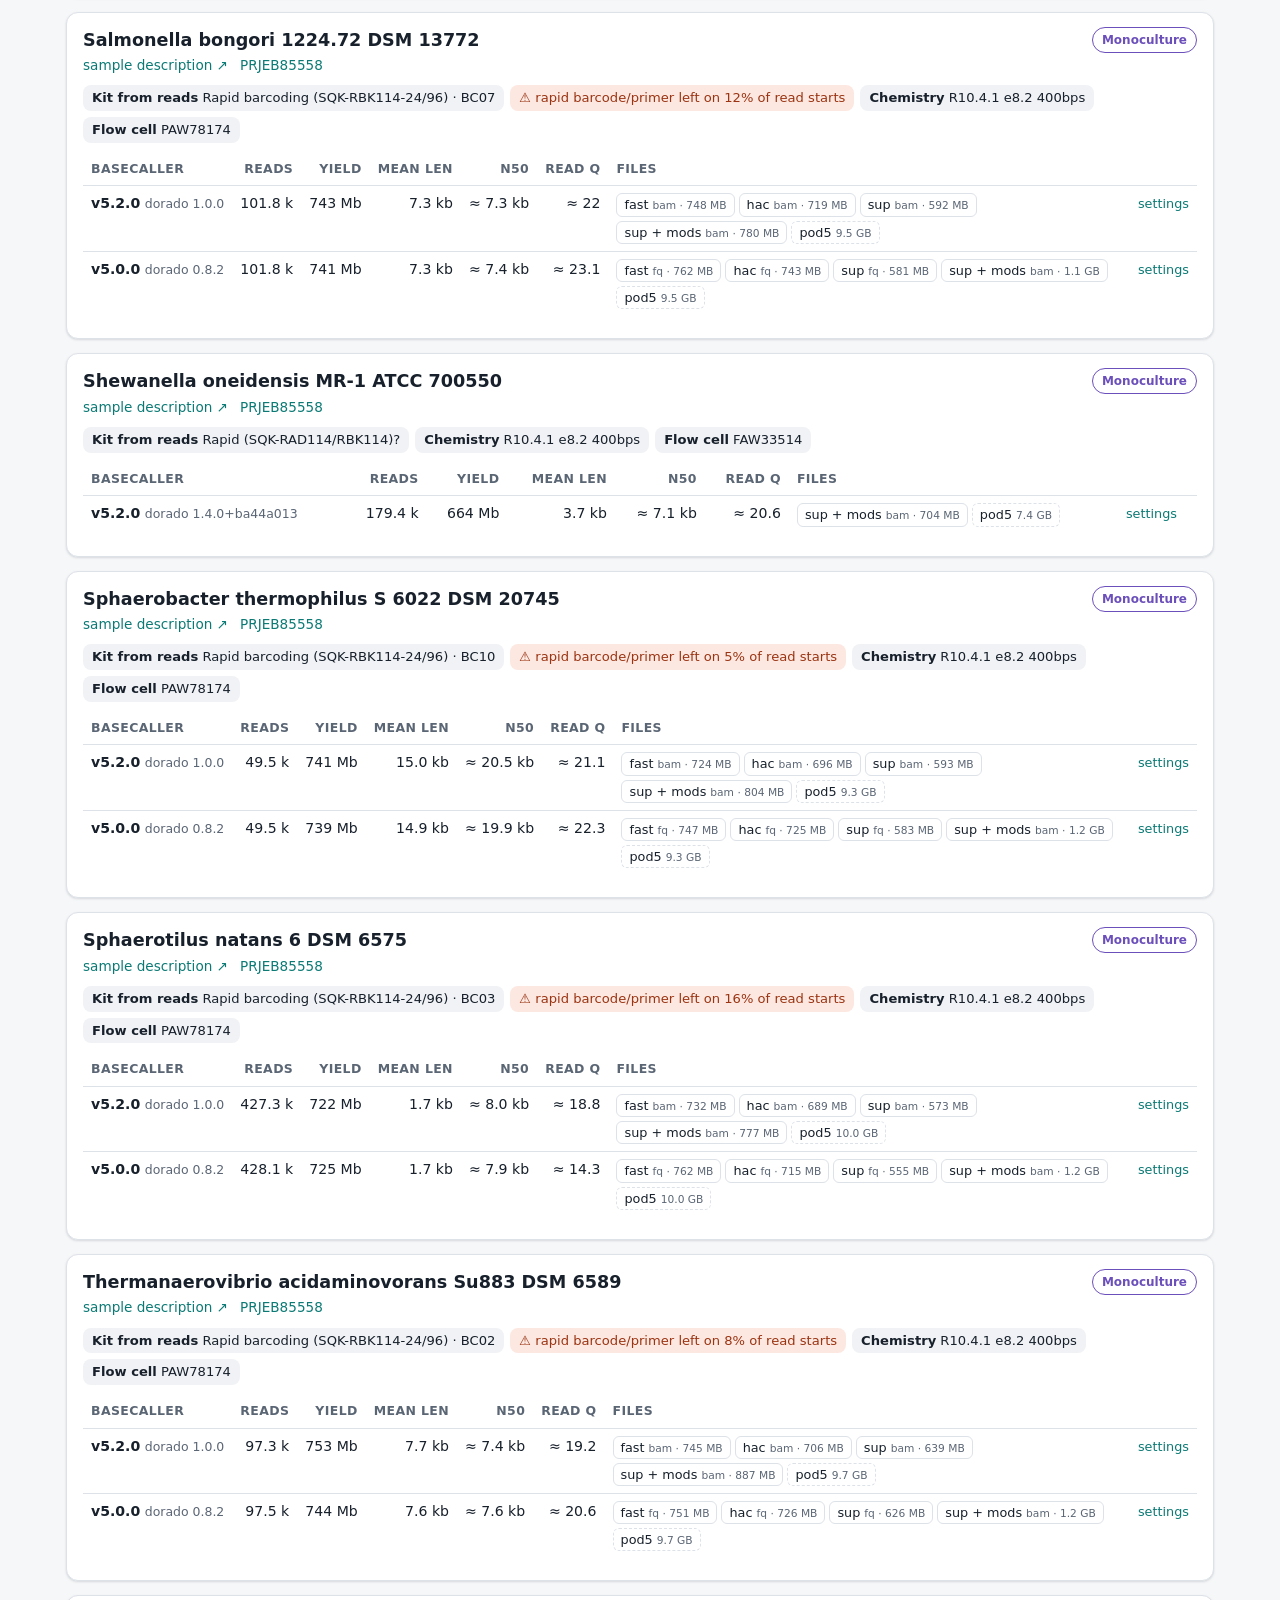
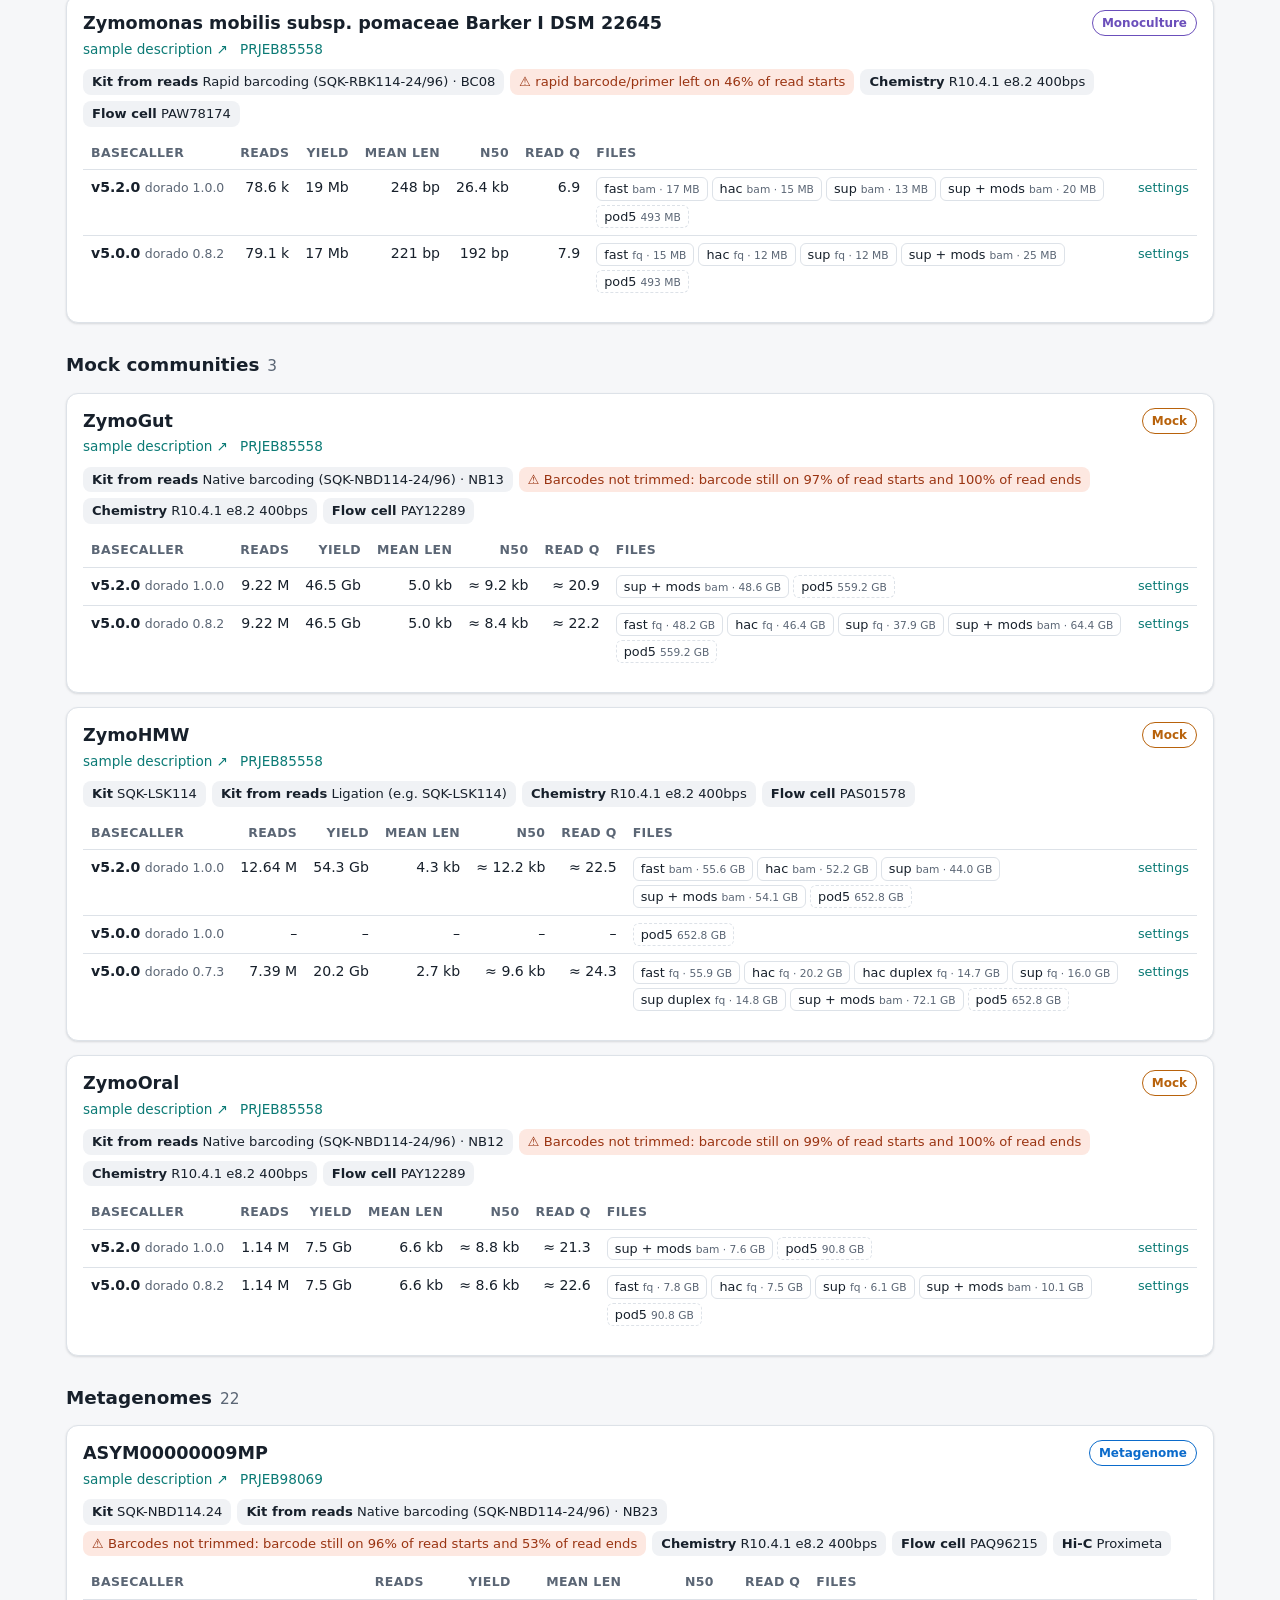
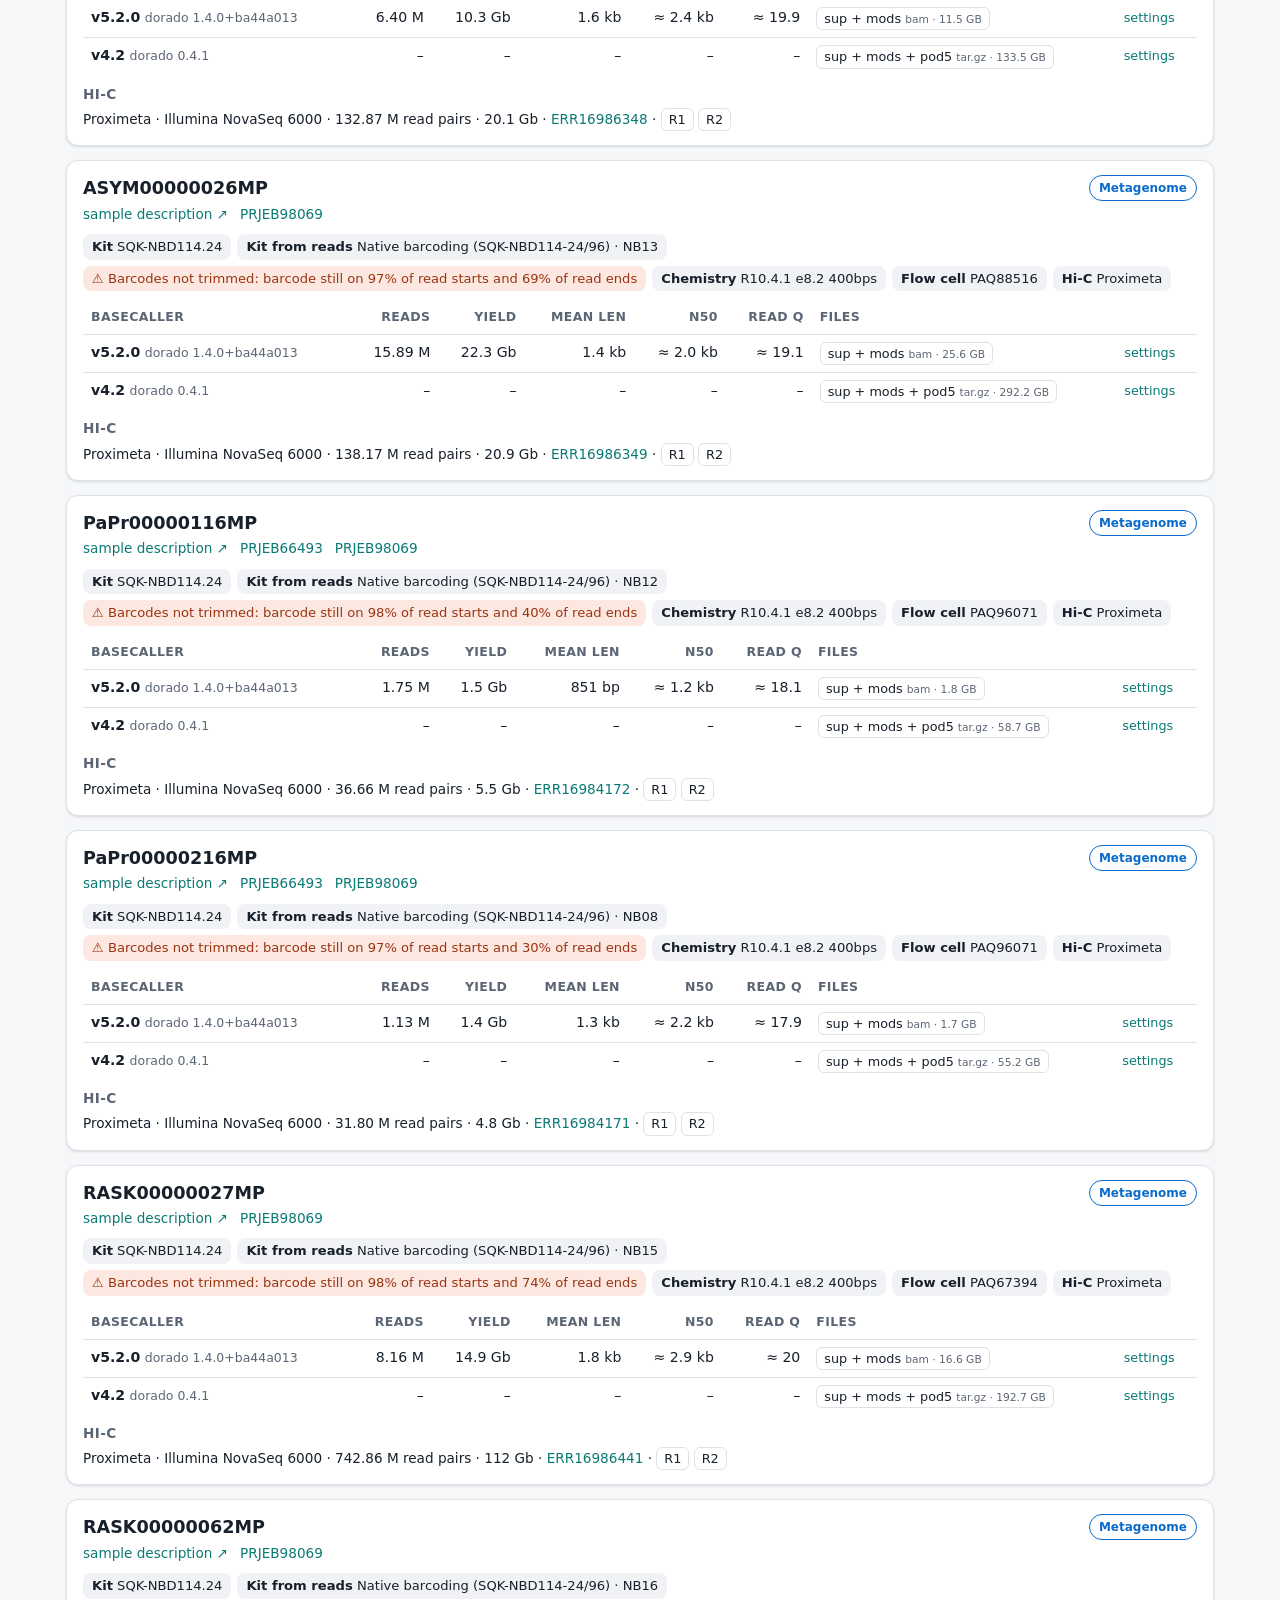
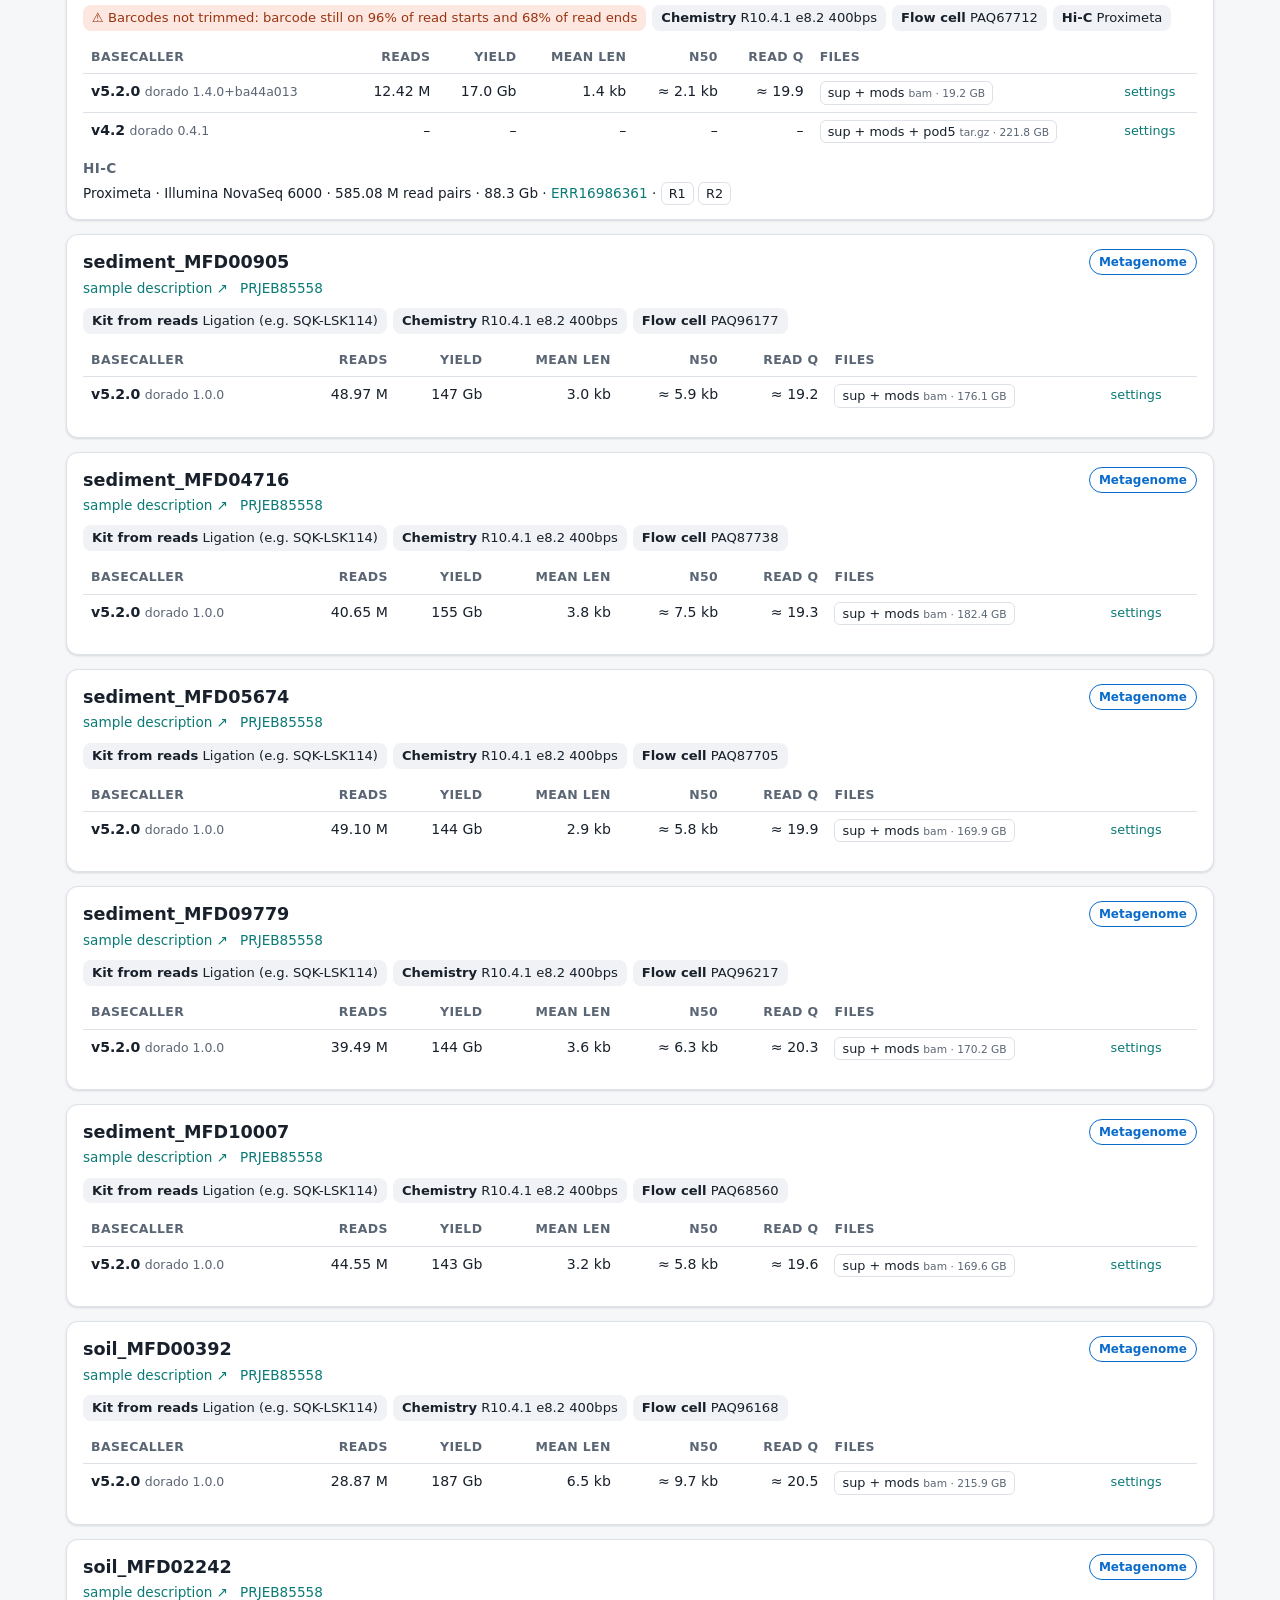
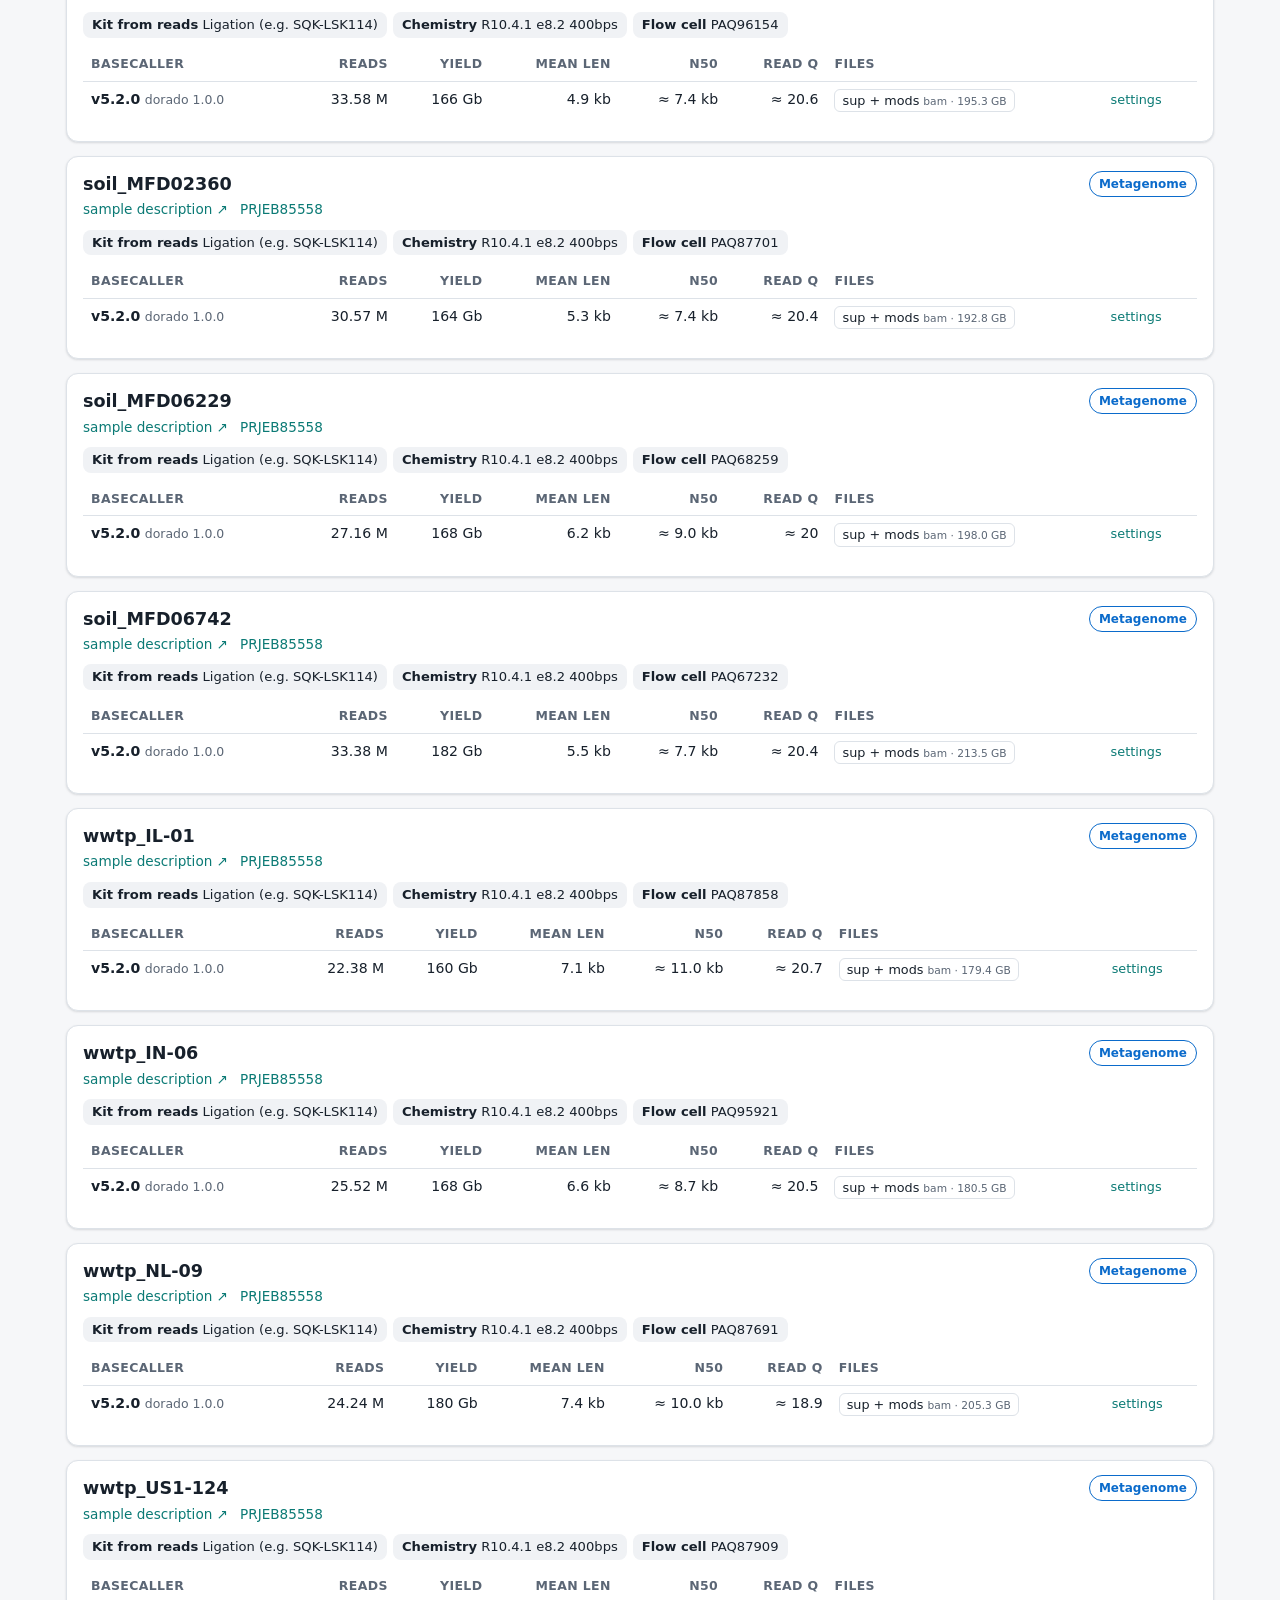
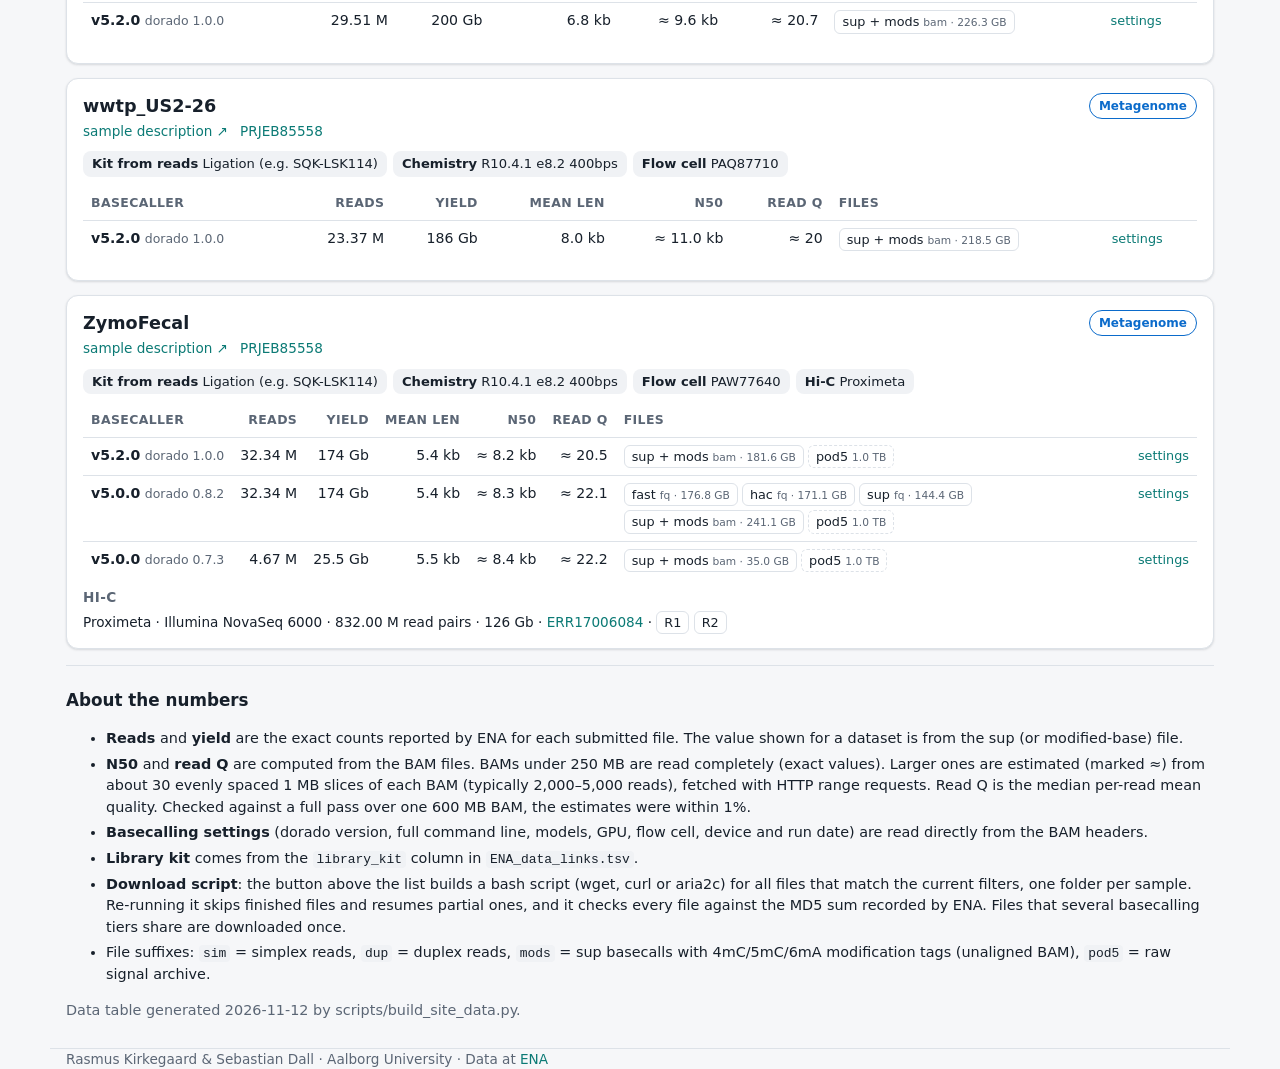
==== commit 3878b3ec: "Take the read-artefact page offline until the findings are verified The page and its data move to dr" ====
--- a/docs/index.html
+++ b/docs/index.html
@@ -18,7 +18,6 @@
       <p class="links">
         <a href="https://www.ebi.ac.uk/ena/browser/view/PRJEB85558">ENA PRJEB85558</a>
         <a href="https://github.com/Kirk3gaard/MicroBench">GitHub repository</a>
-        <a href="artefacts.html">Read artefacts</a>
         <a href="analyses/">Analyses</a>
       </p>
     </div>
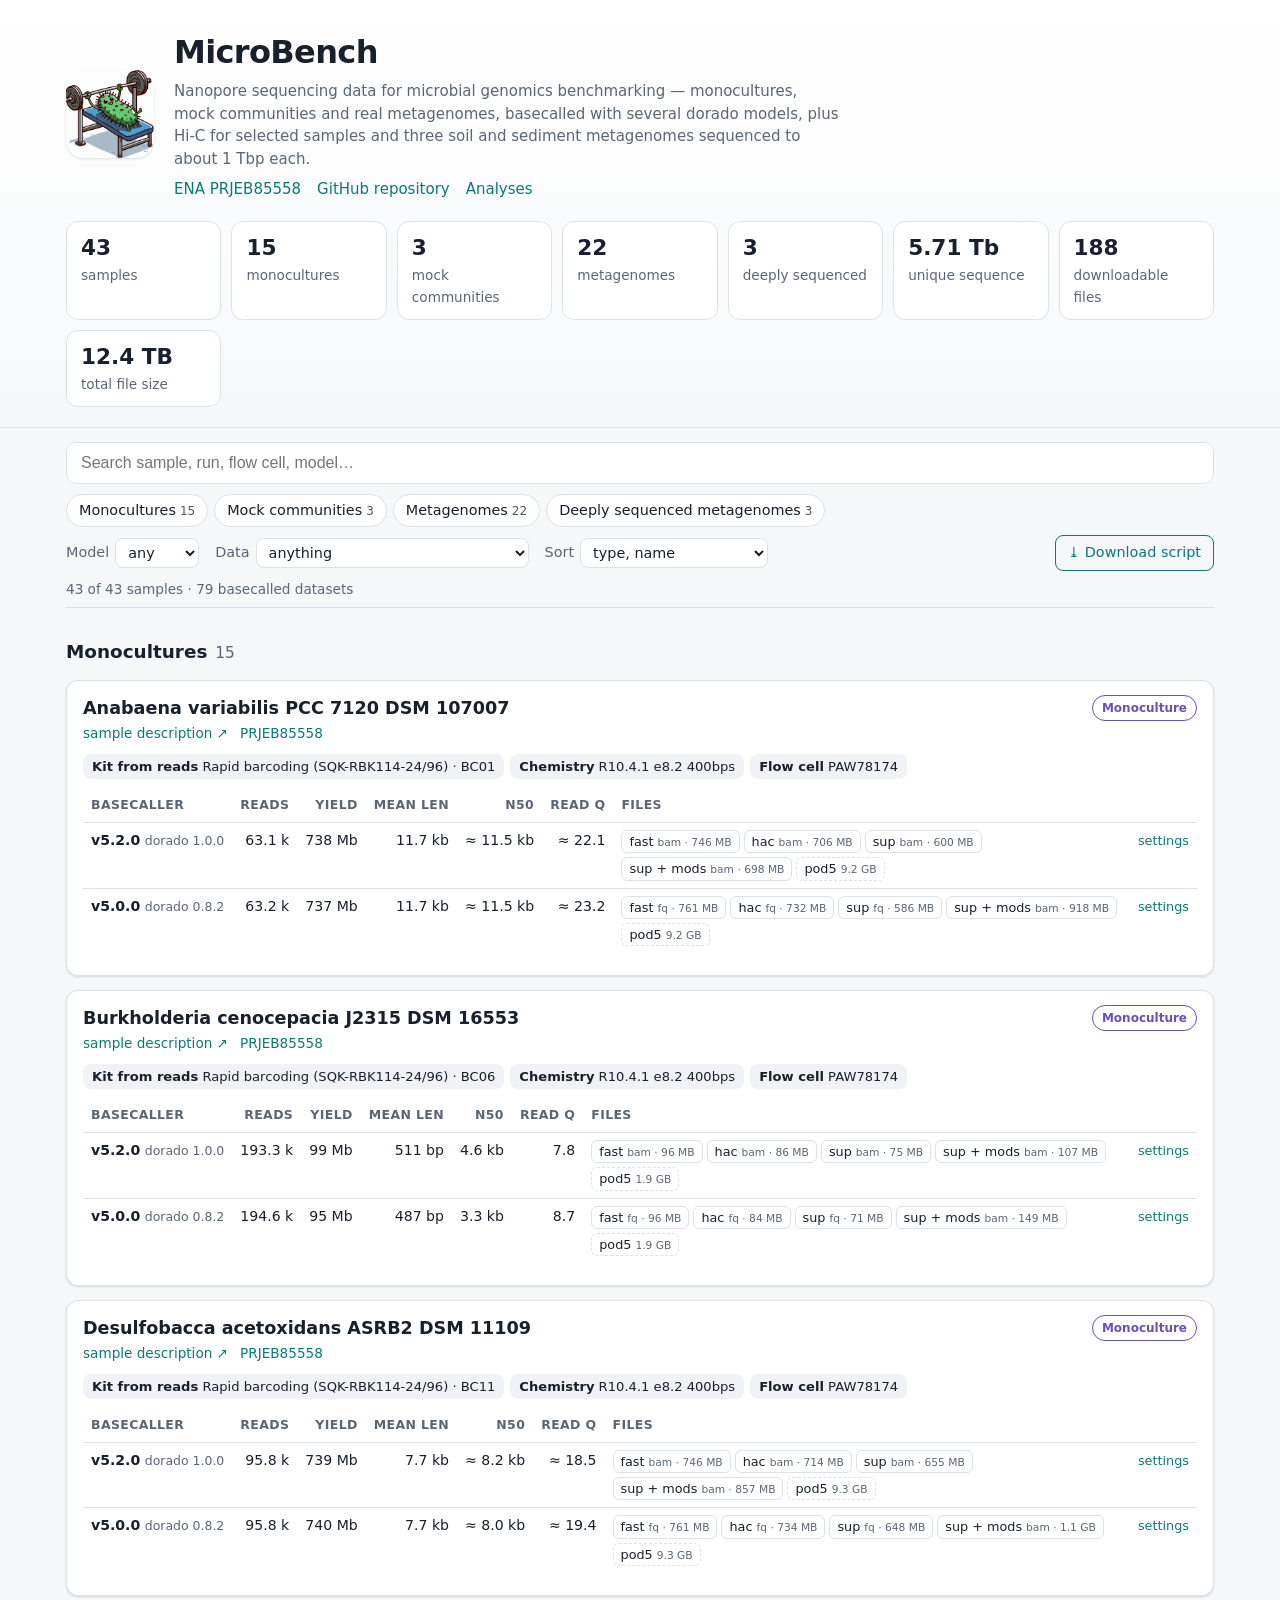
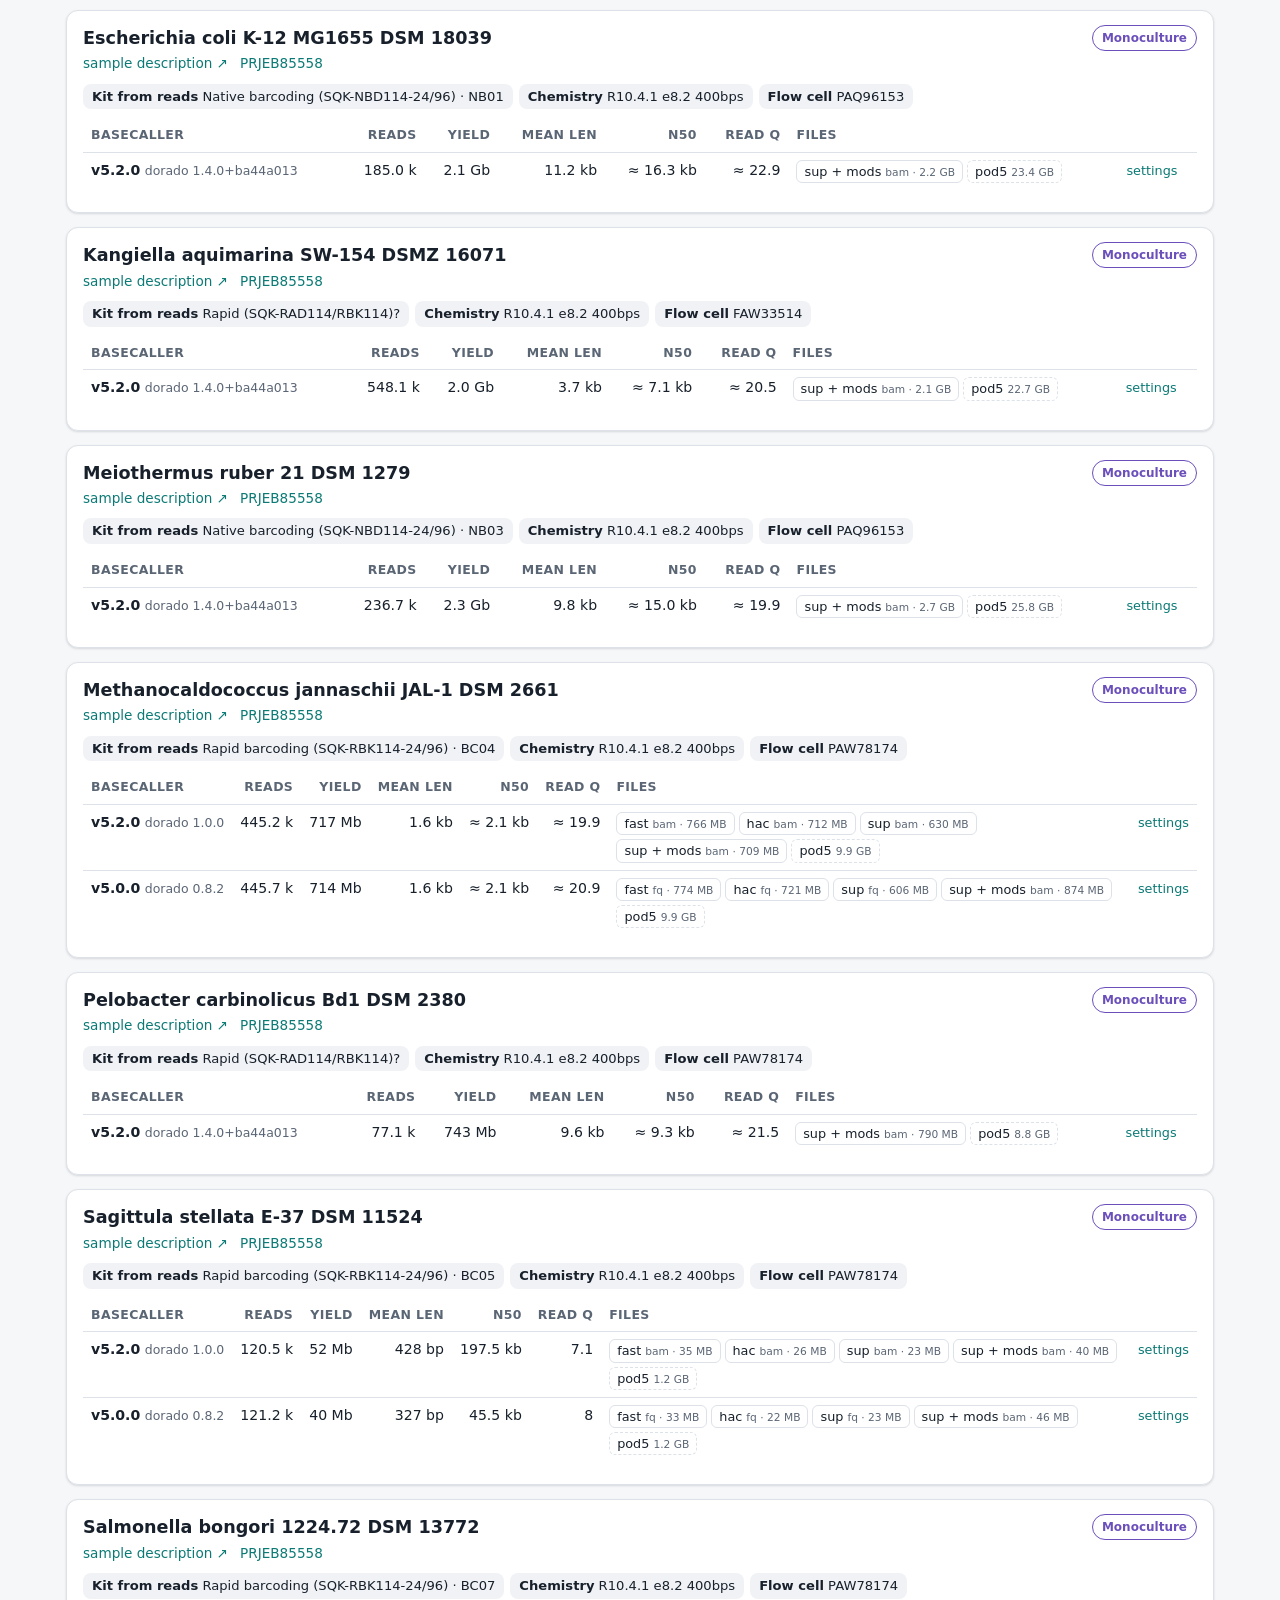
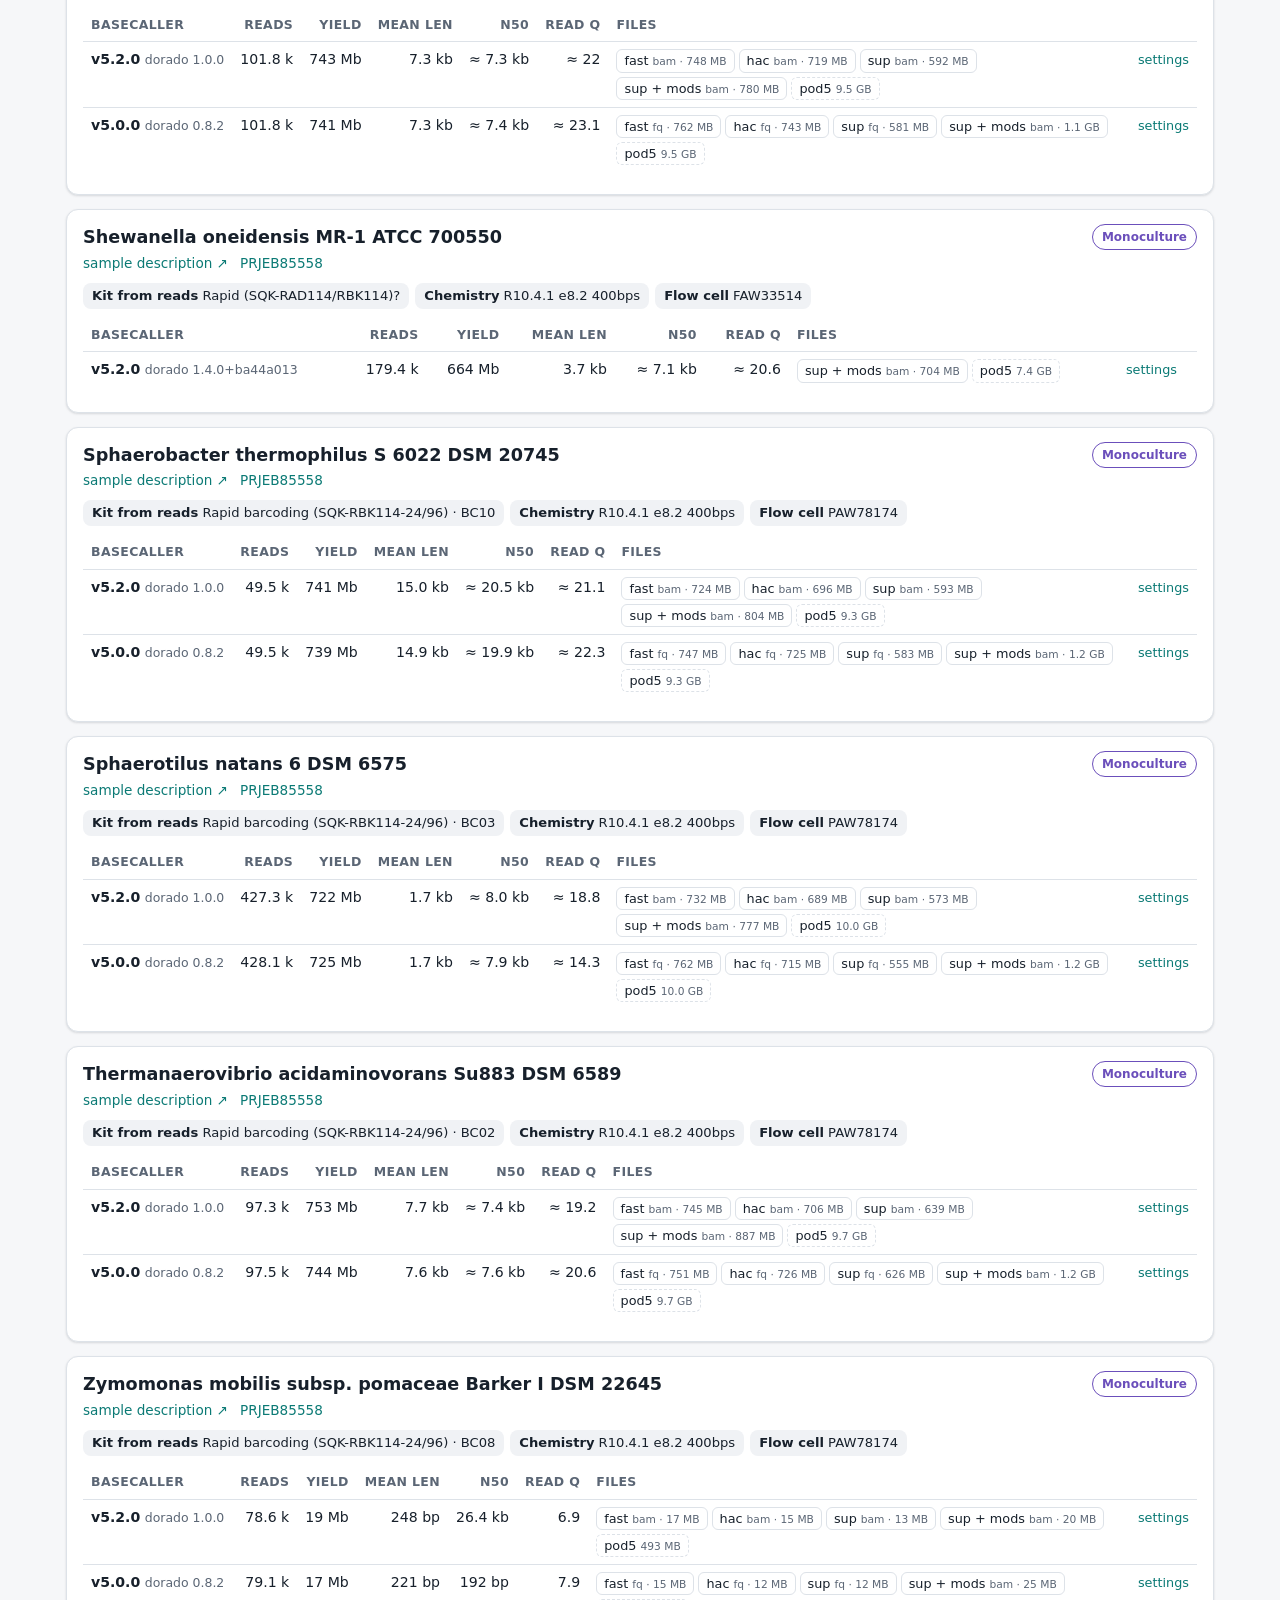
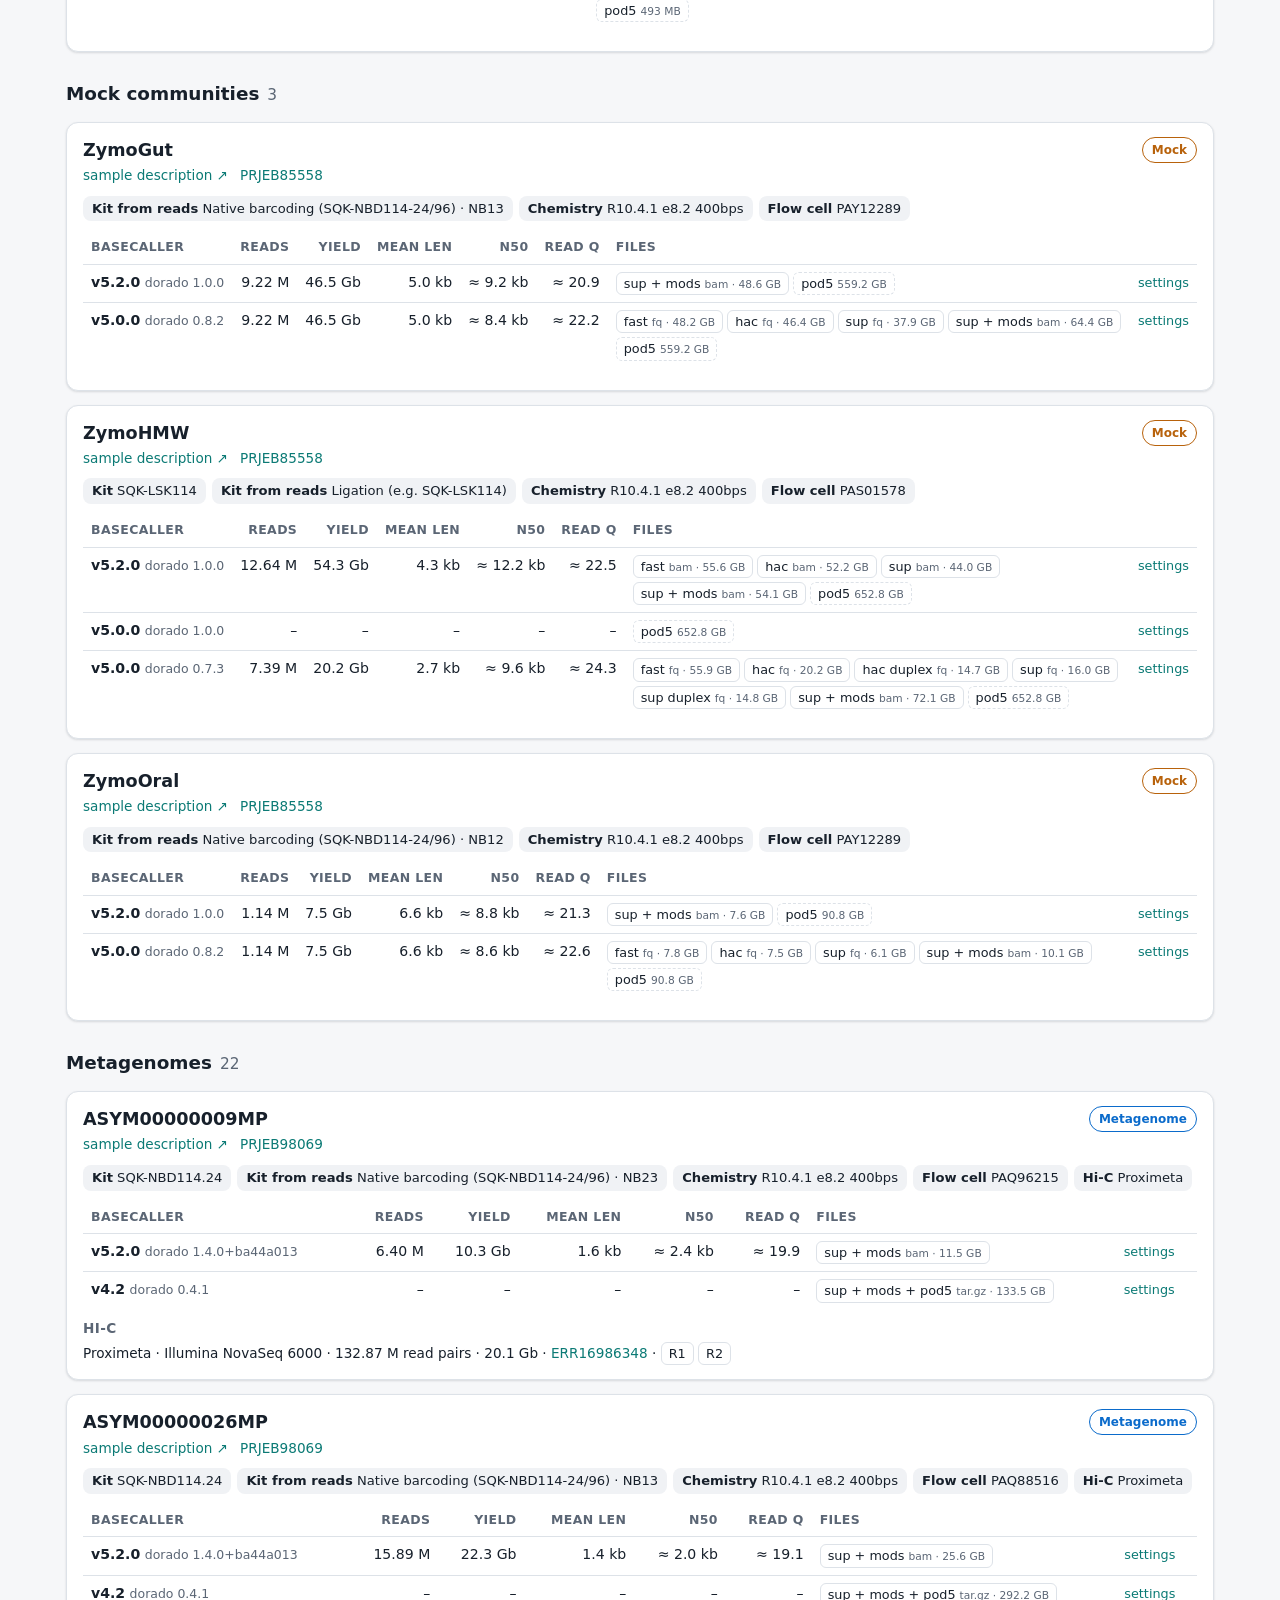
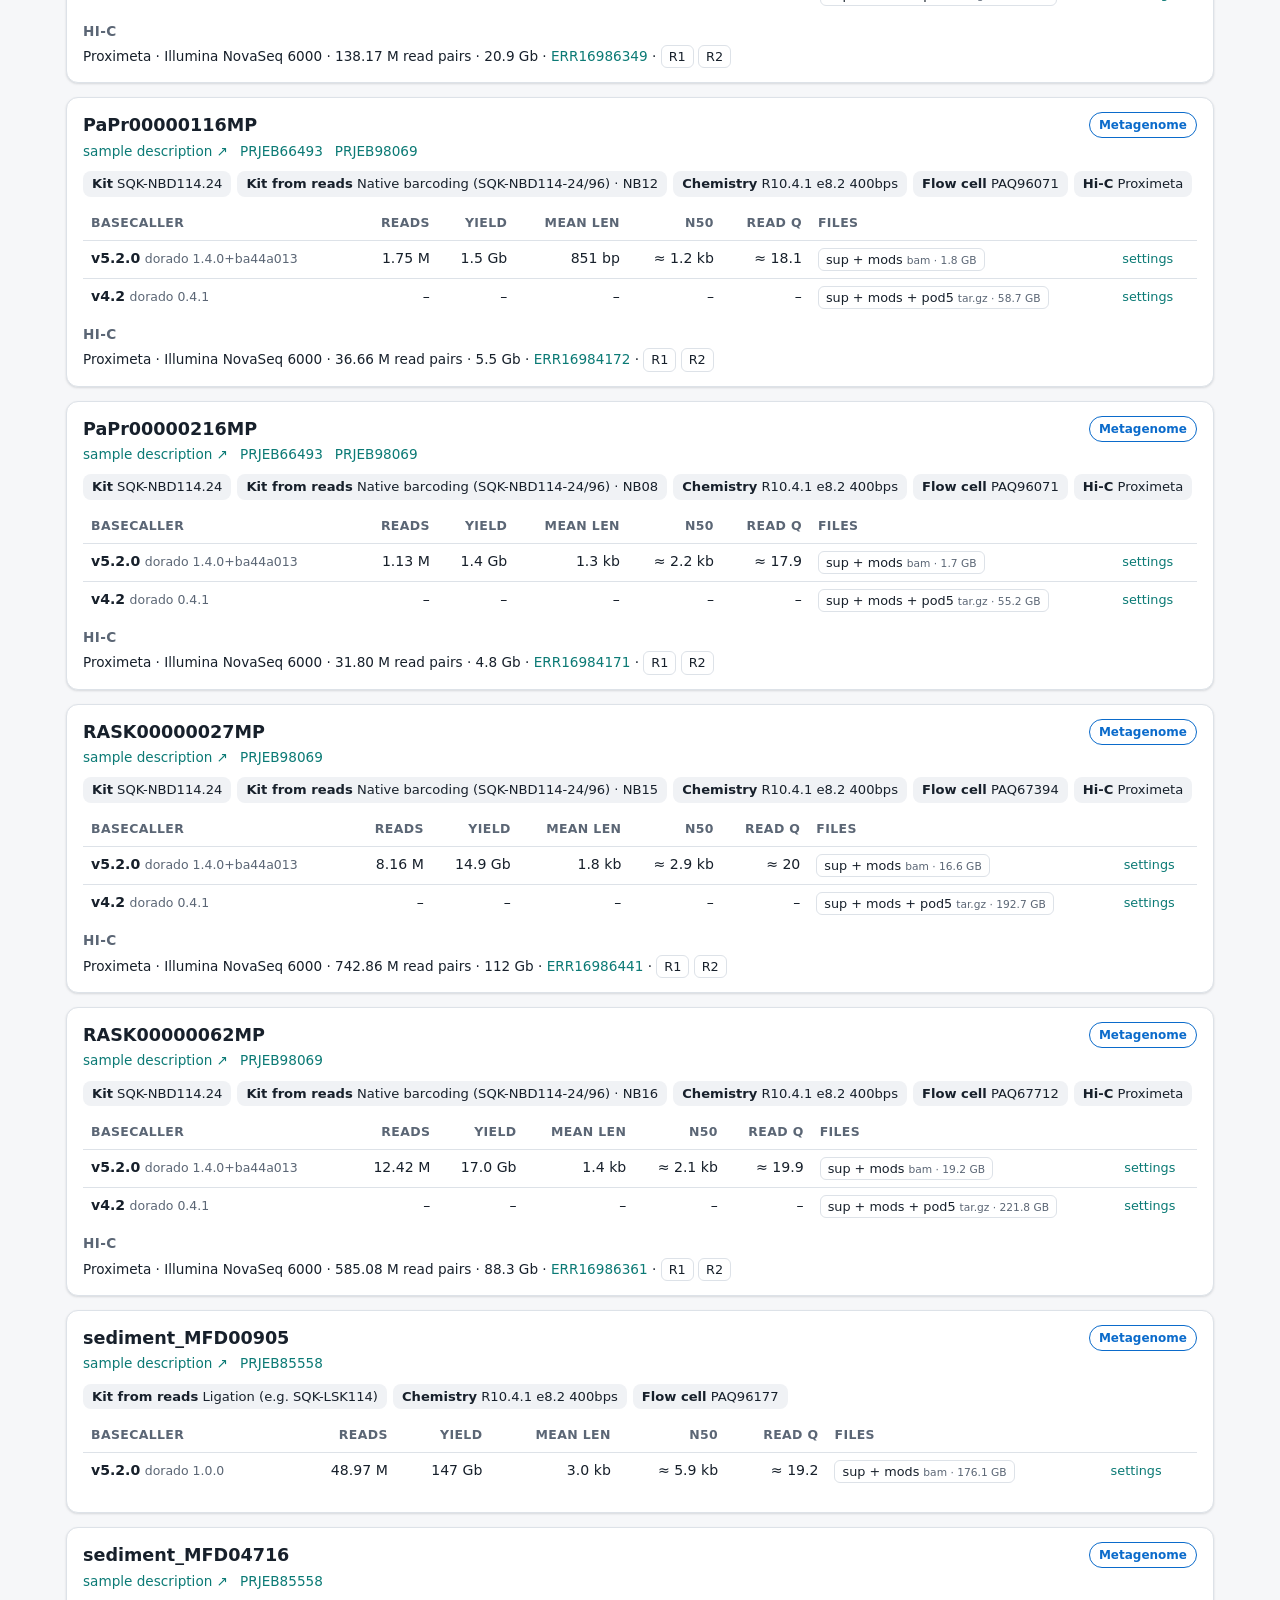
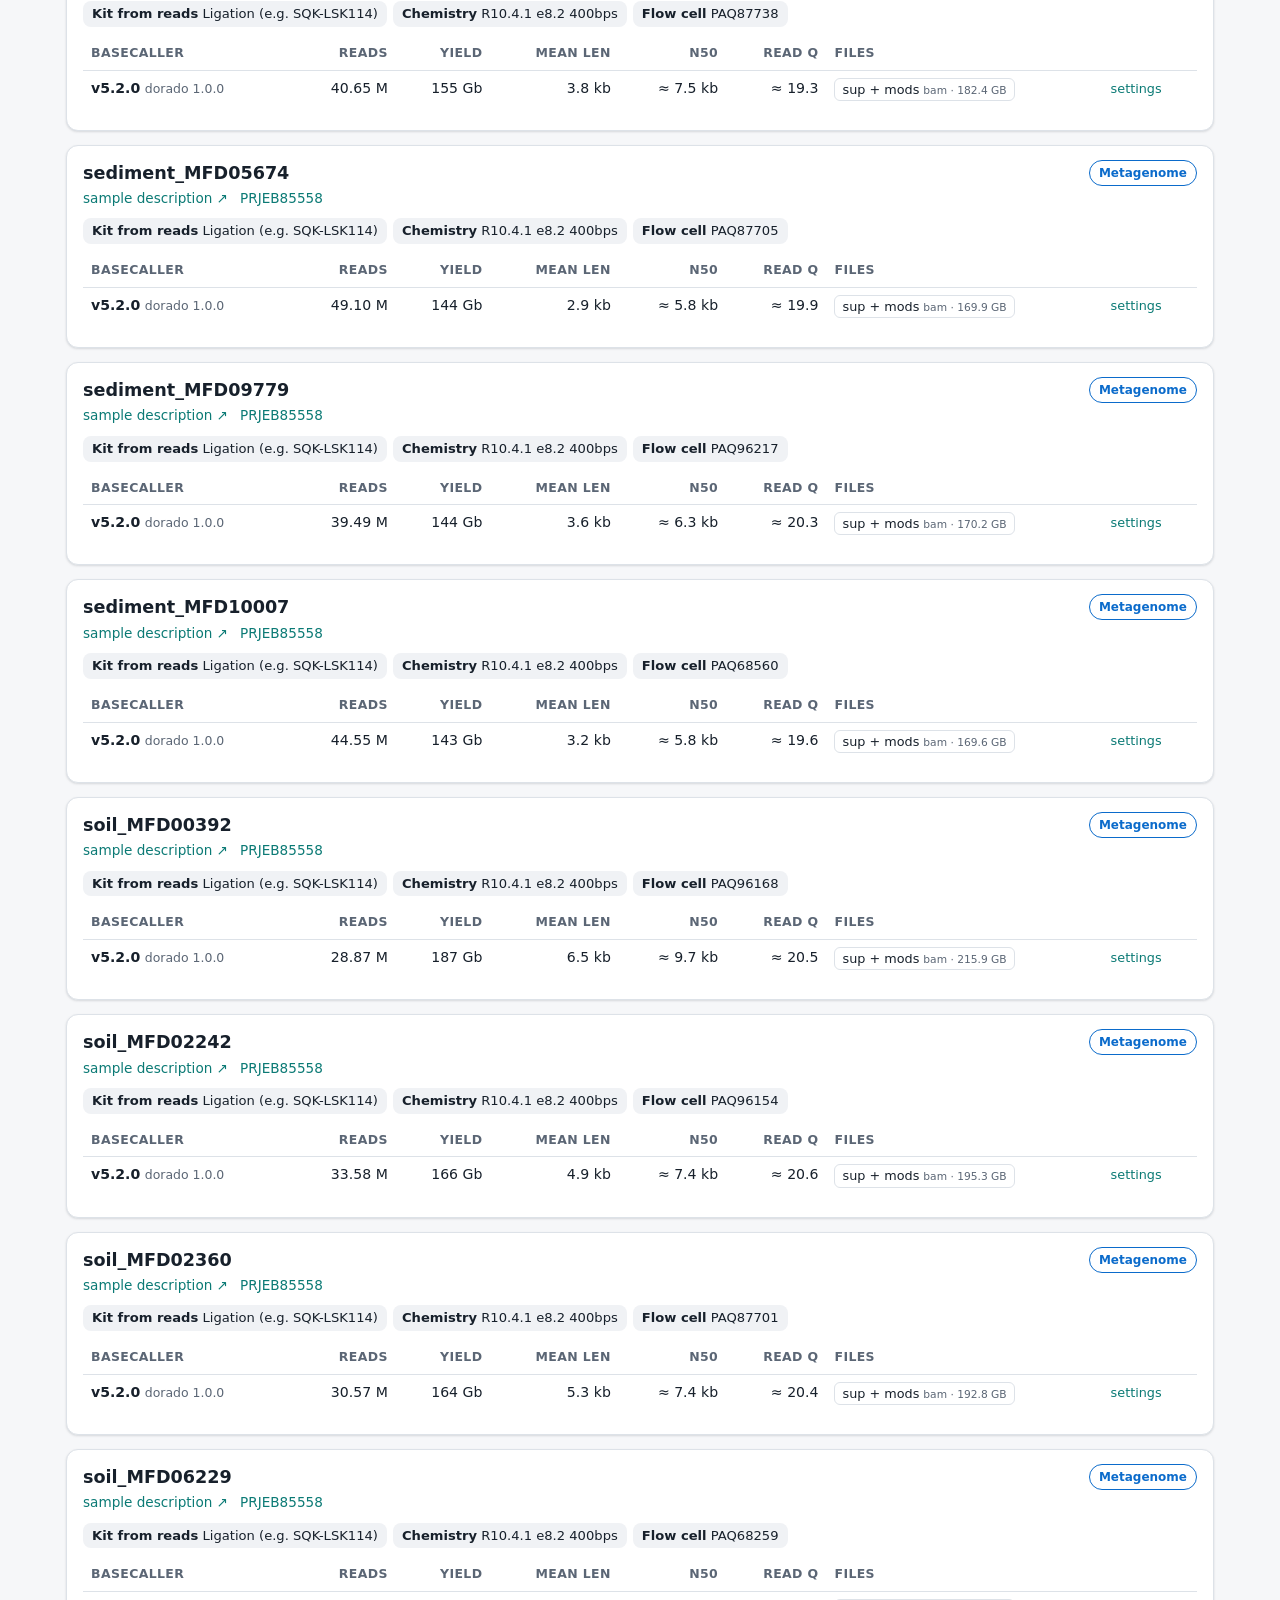
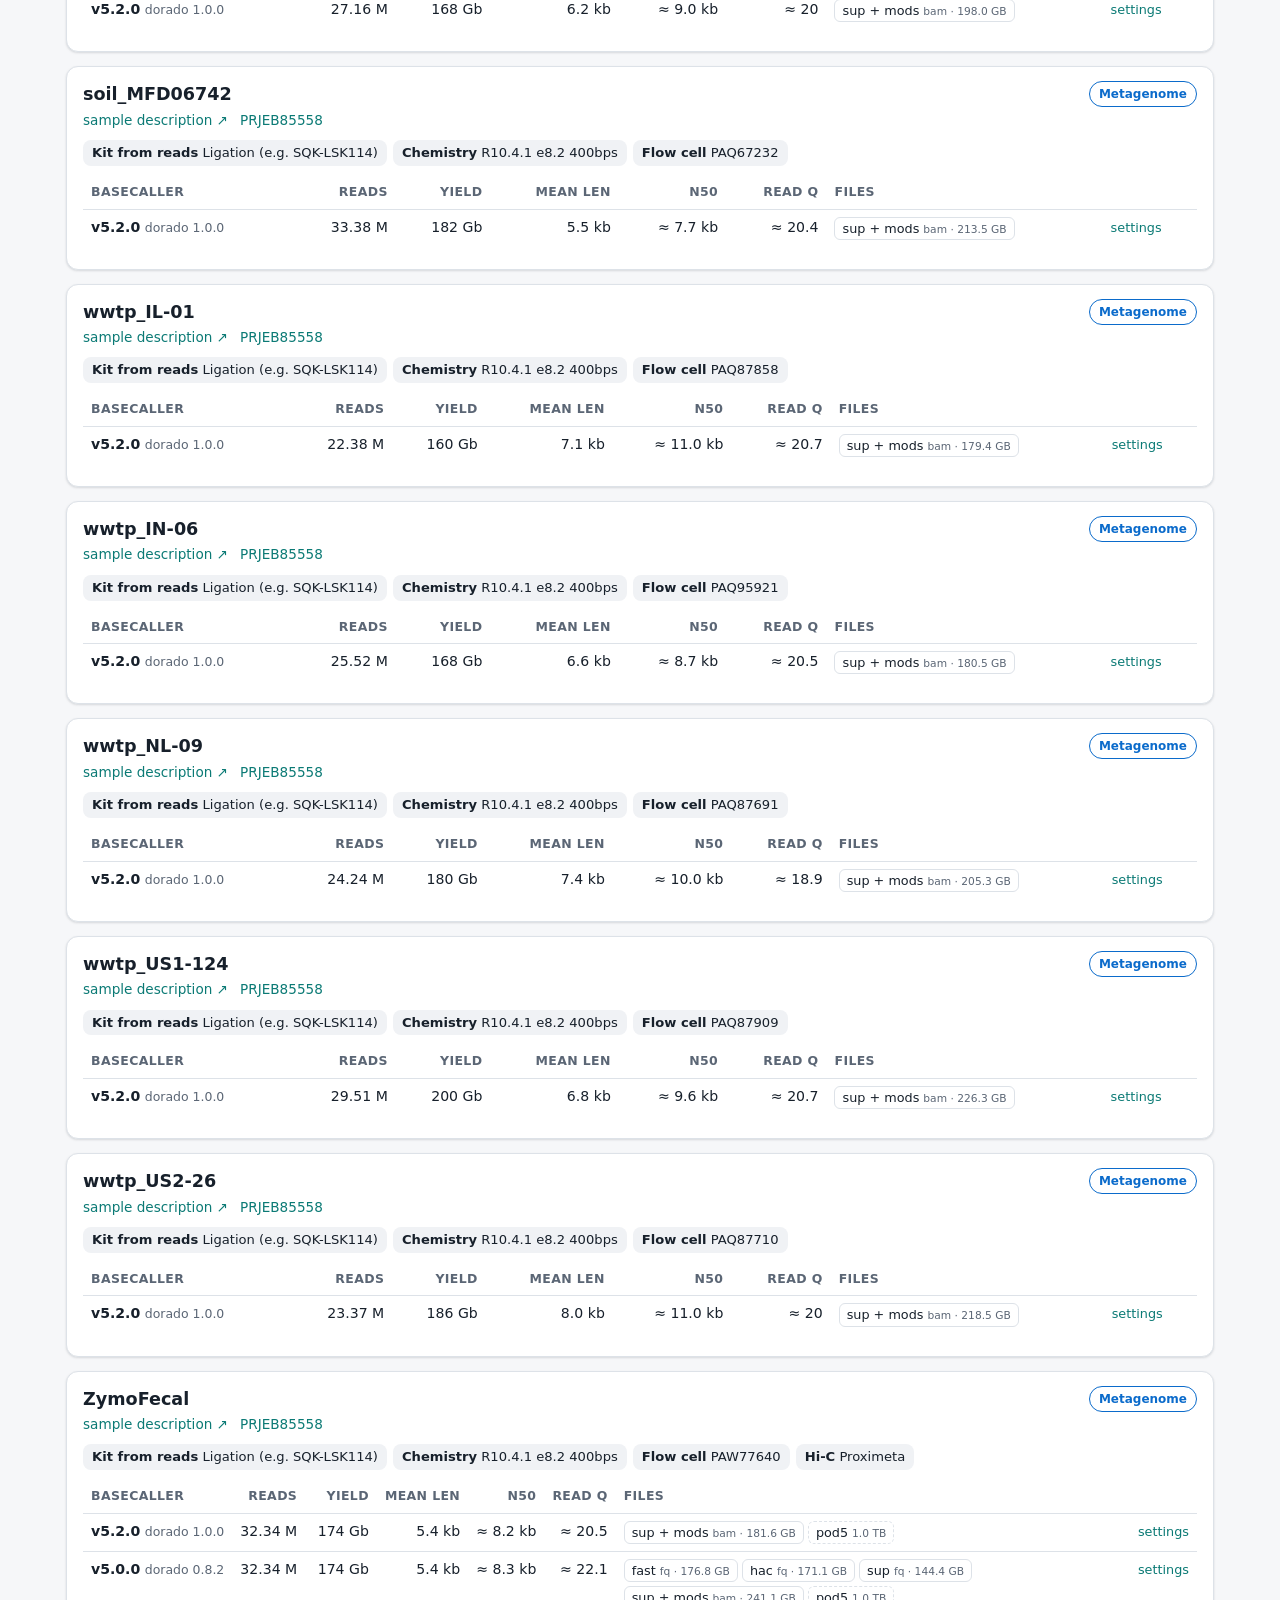
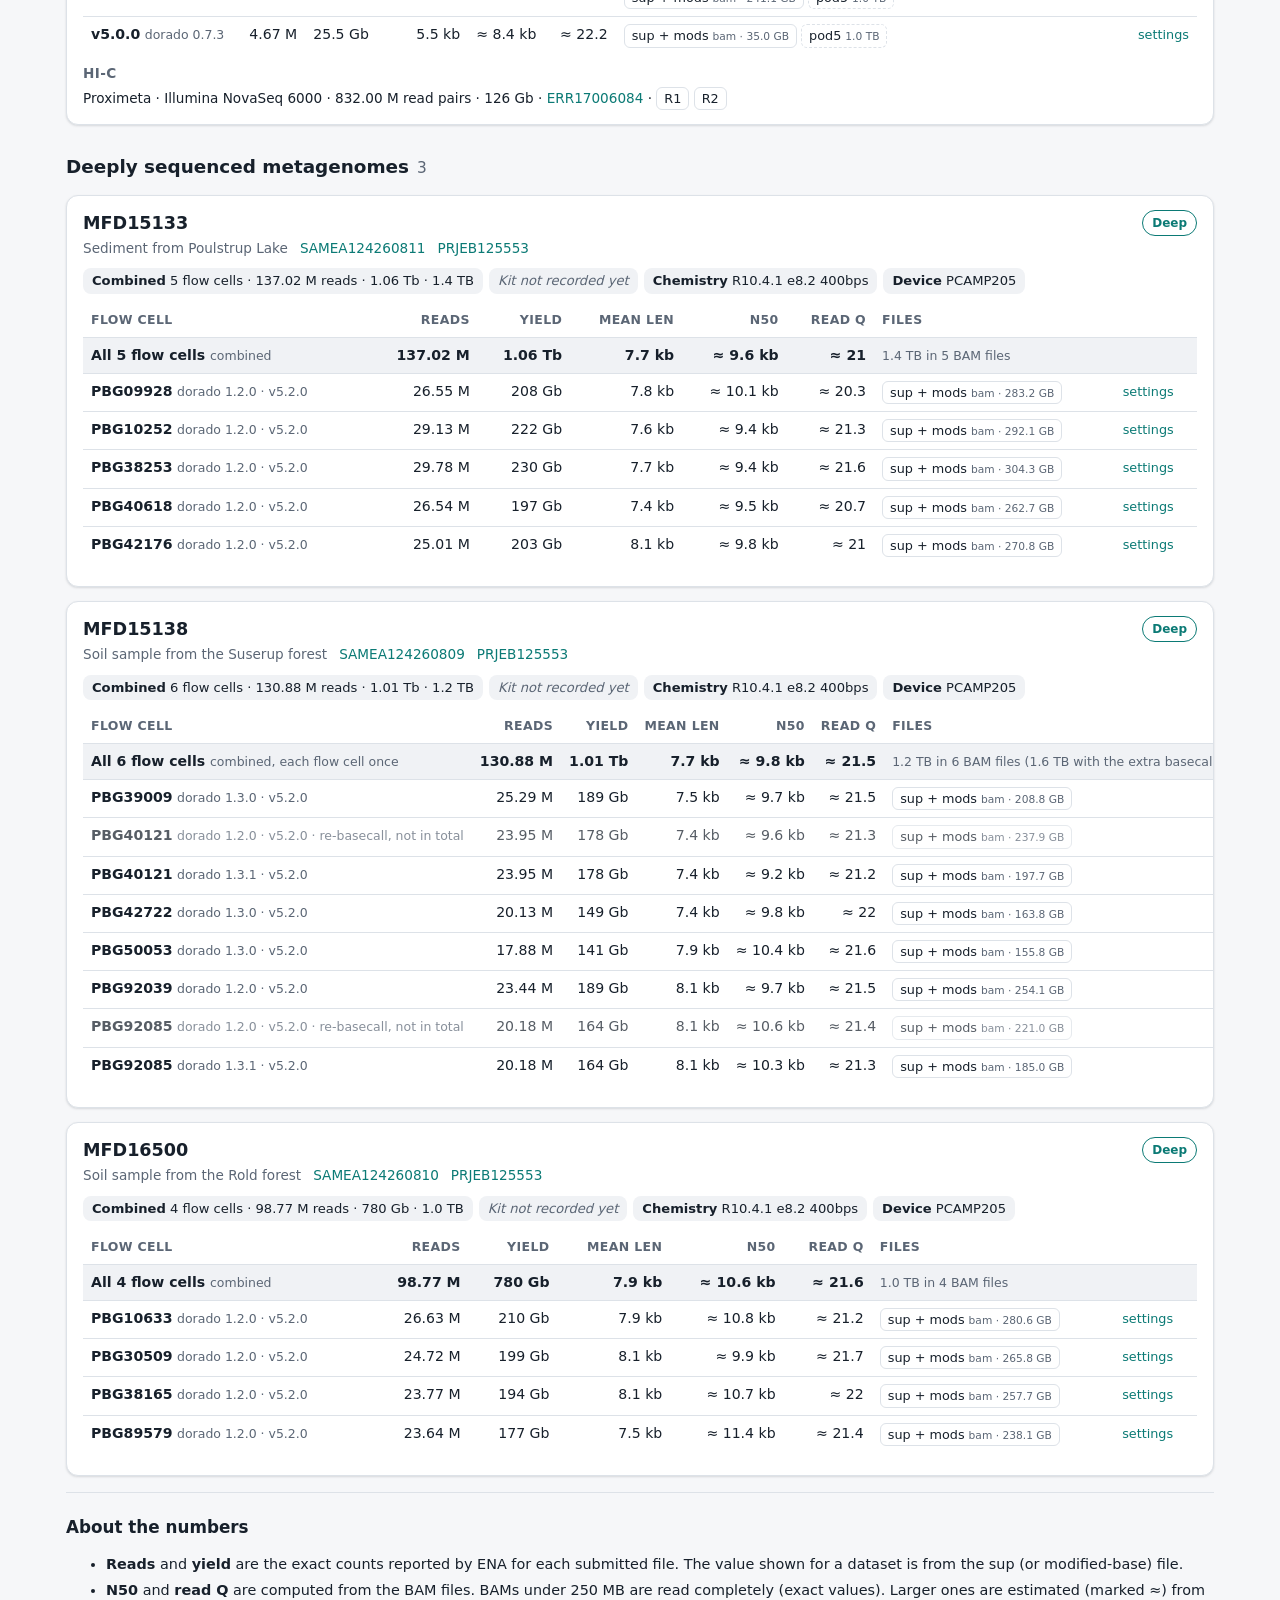
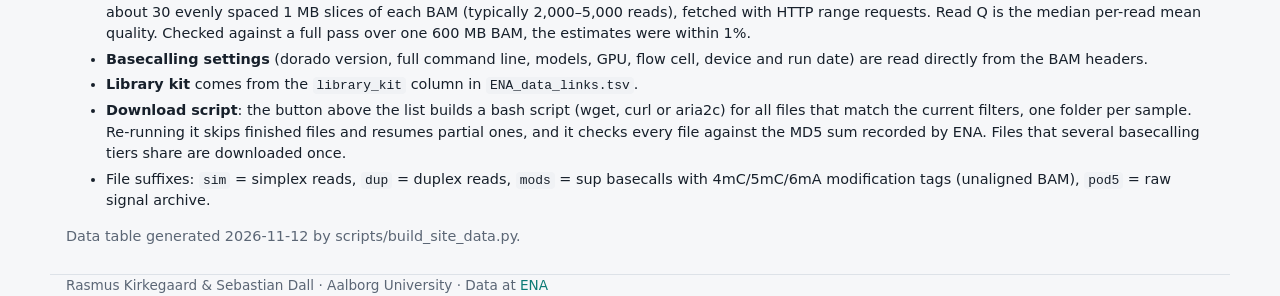
==== commit 8b757c43: "Deeply sequenced metagenomes: new category with volumes combined per sample ENA_deep.tsv lists the f" ====
--- a/docs/index.html
+++ b/docs/index.html
@@ -14,7 +14,7 @@
     <img src="microbench.jpg" alt="" class="logo" width="88" height="88">
     <div>
       <h1>MicroBench</h1>
-      <p class="lede">Nanopore sequencing data for microbial genomics benchmarking — monocultures, mock communities and real metagenomes, basecalled with several dorado models, plus Hi-C for selected samples.</p>
+      <p class="lede">Nanopore sequencing data for microbial genomics benchmarking — monocultures, mock communities and real metagenomes, basecalled with several dorado models, plus Hi-C for selected samples and three soil and sediment metagenomes sequenced to about 1 Tbp each.</p>
       <p class="links">
         <a href="https://www.ebi.ac.uk/ena/browser/view/PRJEB85558">ENA PRJEB85558</a>
         <a href="https://github.com/Kirk3gaard/MicroBench">GitHub repository</a>
--- a/docs/style.css
+++ b/docs/style.css
@@ -139,3 +139,9 @@
 .dlpreview { max-height: 180px; overflow: auto; background: var(--surface-2); border-radius: 8px; padding: 8px; font-size: .72rem; margin: 6px 0 0; white-space: pre; }
 .toast { position: fixed; bottom: 18px; left: 50%; transform: translateX(-50%); background: var(--text); color: var(--bg); padding: 8px 14px; border-radius: 999px; font-size: .88rem; z-index: 60; }
 @media (max-width: 640px) { .dlgroup { margin-left: 0; } .dlpanel { left: 0; right: auto; } }
+
+/* deeply sequenced samples: combined row on top, extra basecalls dimmed */
+table.ds tr.combined td { background: var(--surface-2); font-weight: 600; }
+table.ds tr.combined .sub { font-weight: 400; }
+table.ds tr.dupbc td { opacity: .72; }
+.badge.deep { color: var(--accent); }
